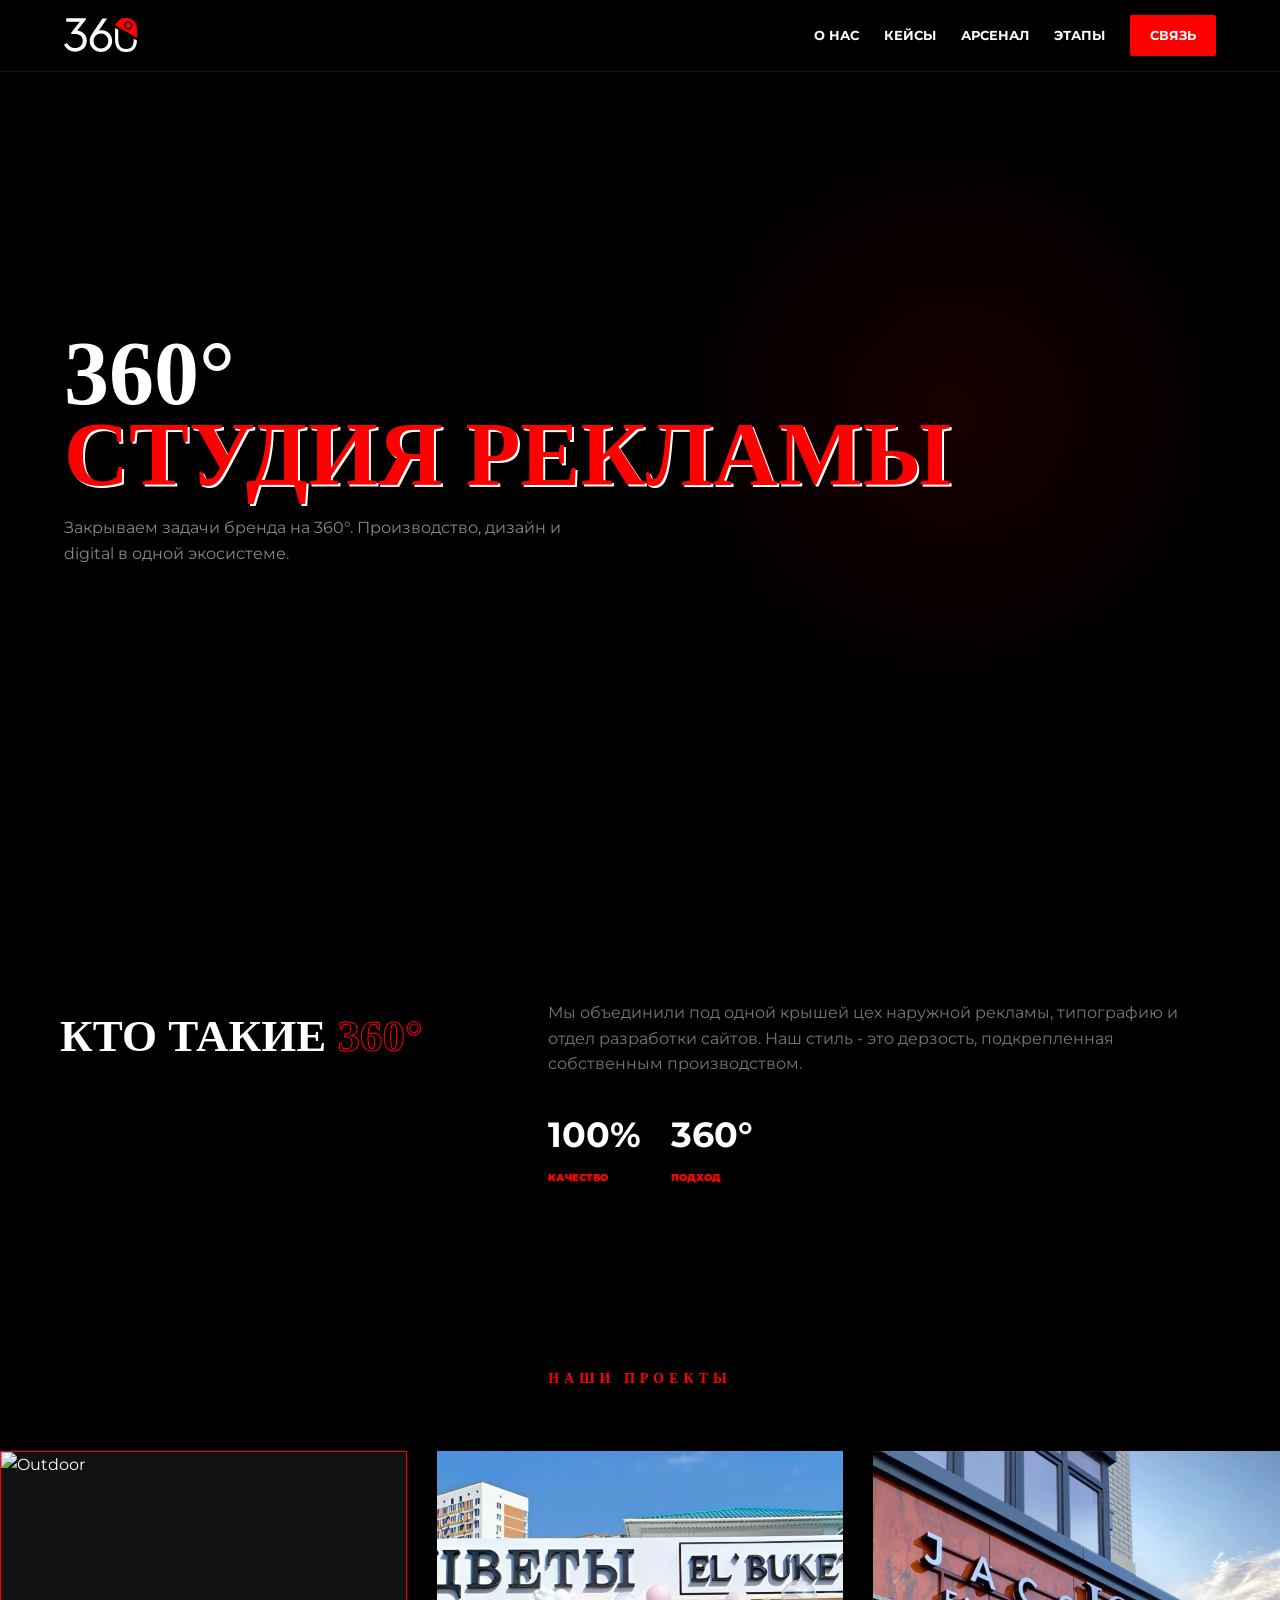
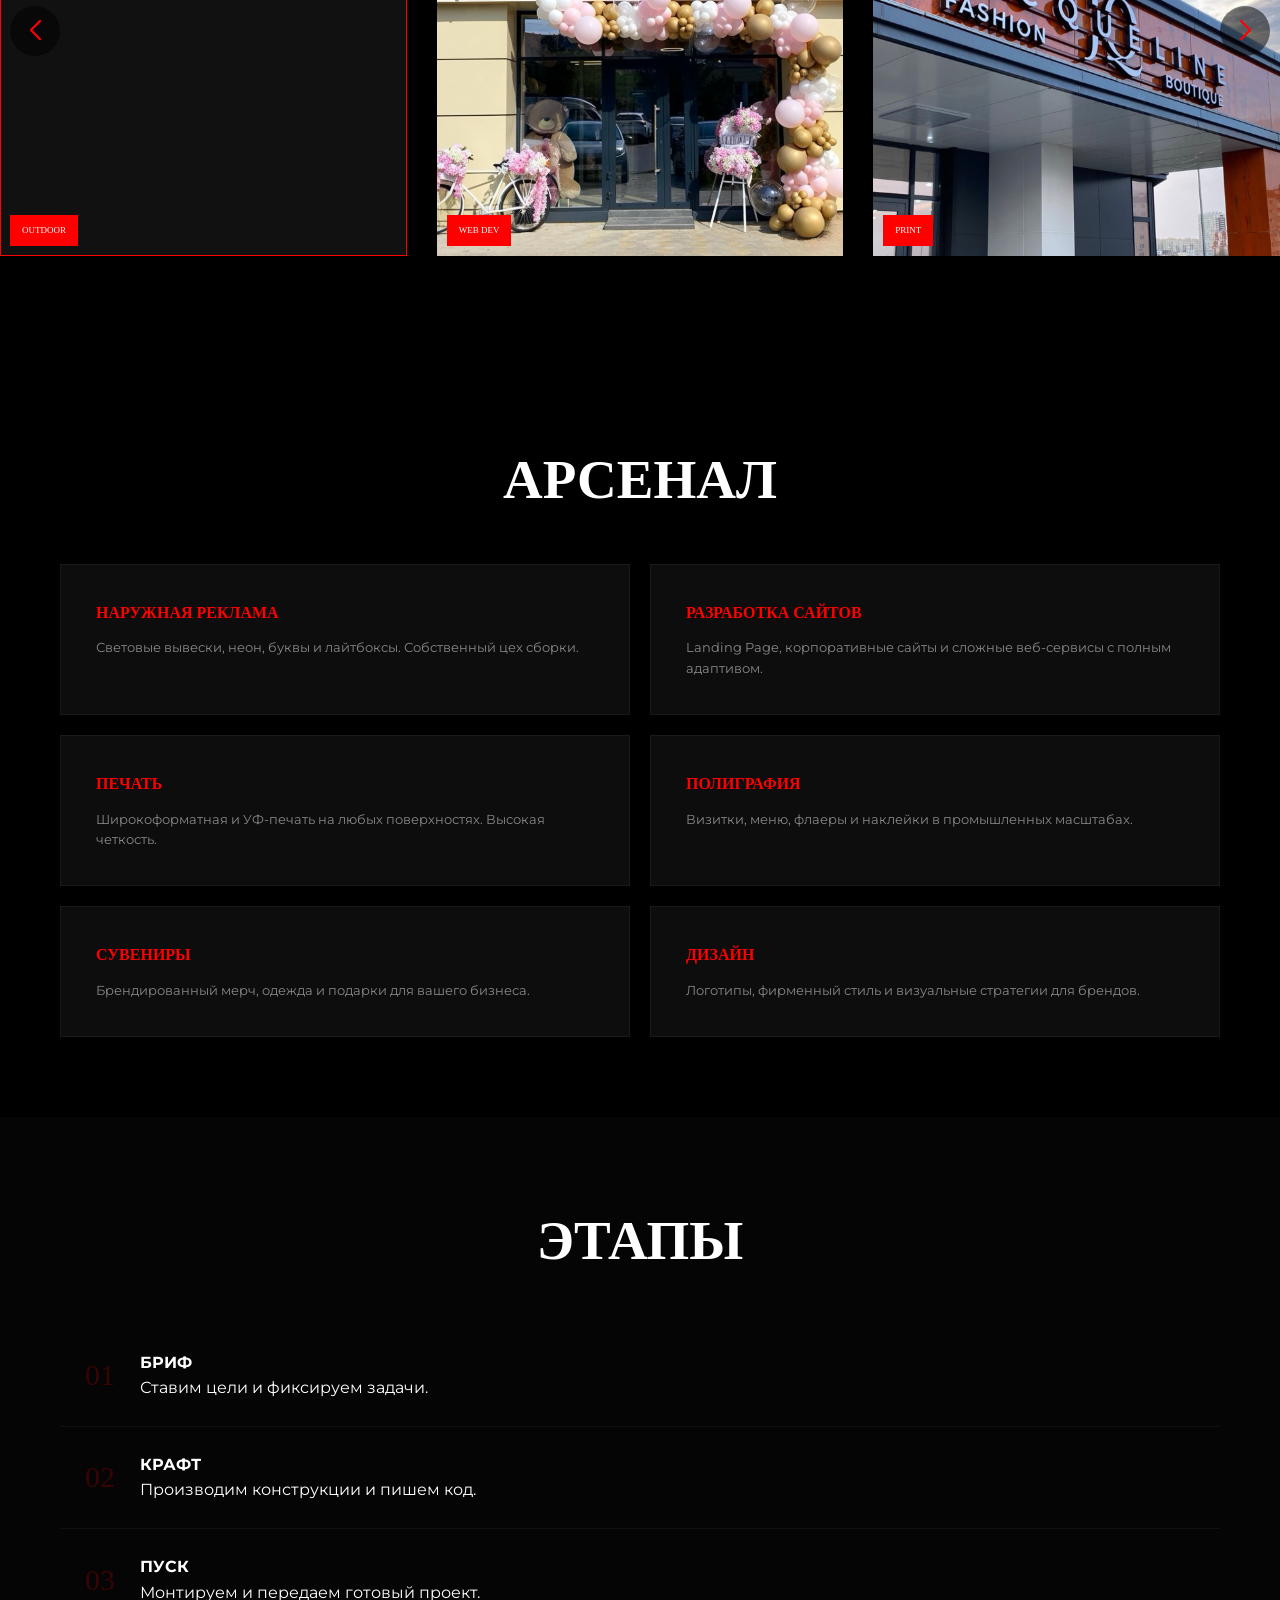
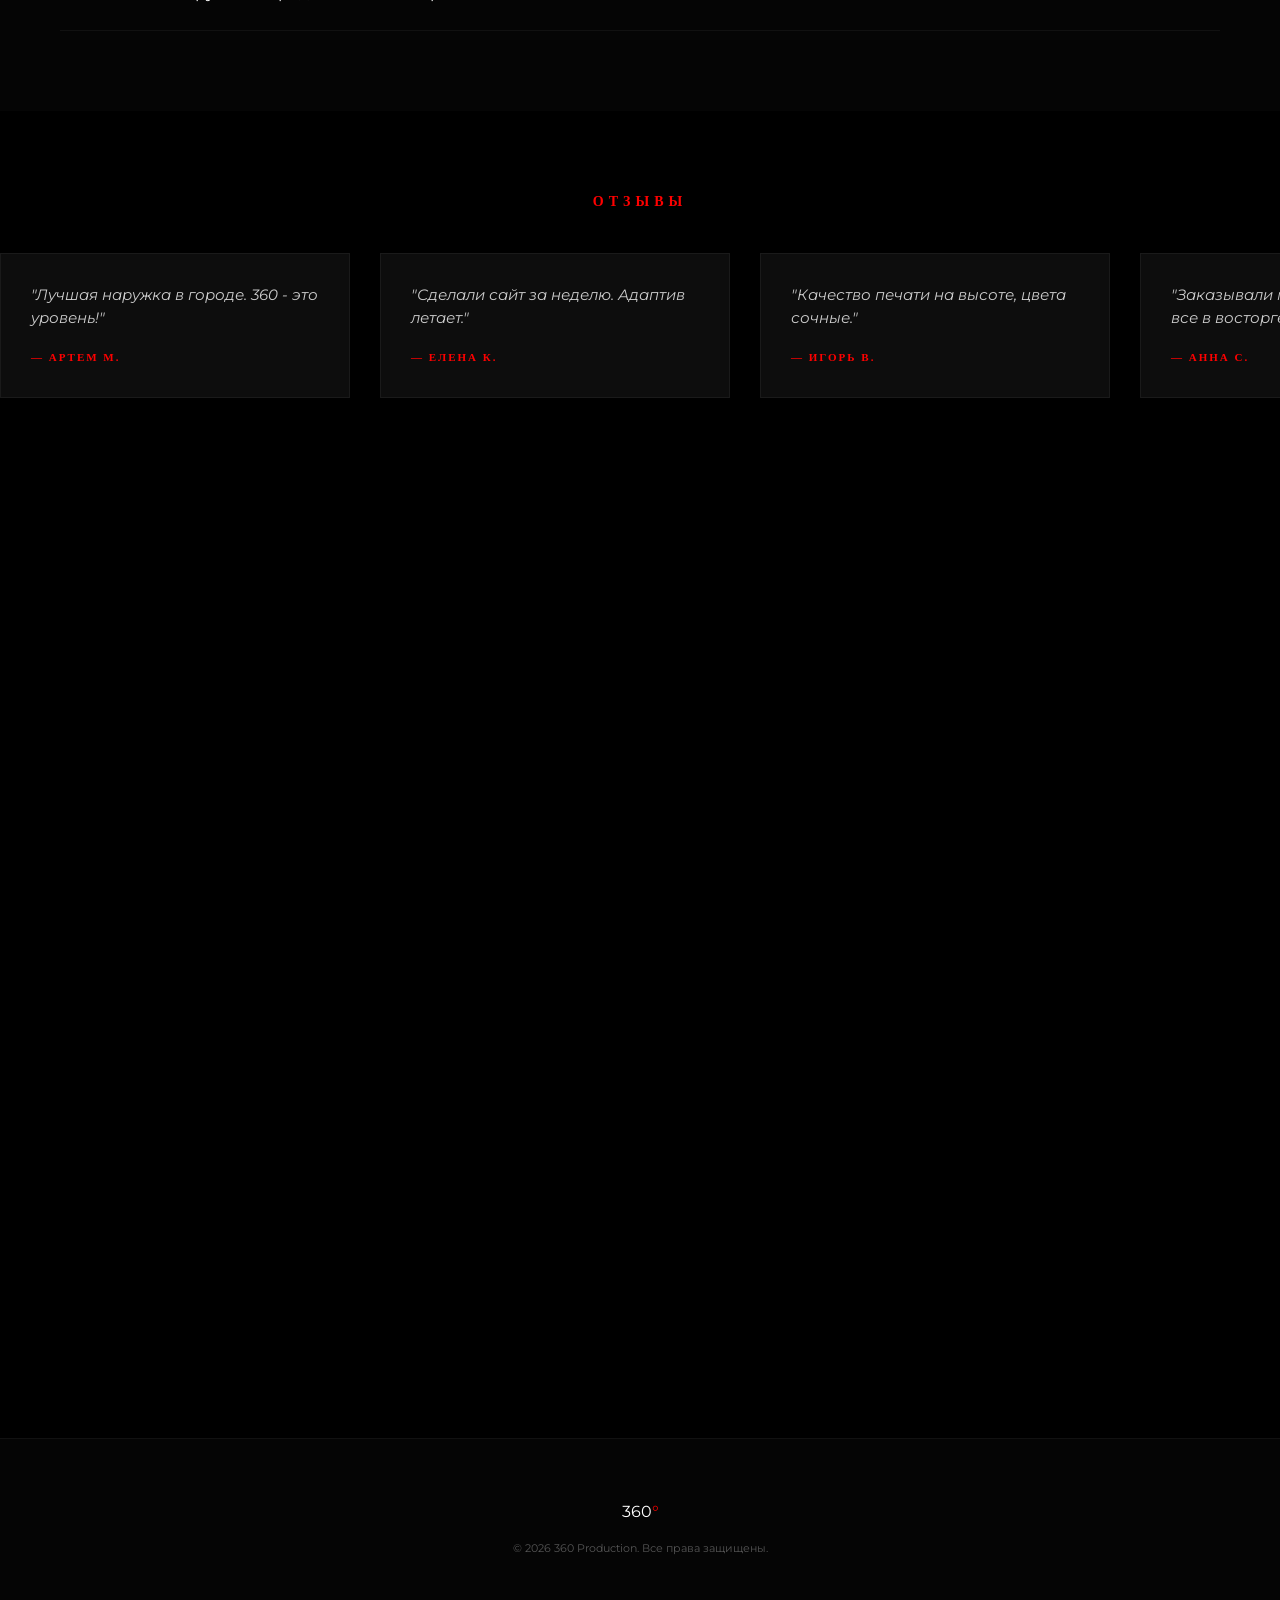
==== index.html @ 3bb70676 "Add files via upload" ====
<!DOCTYPE html>
<html lang="ru">
<head>
    <meta charset="UTF-8">
    <meta name="viewport" content="width=device-width, initial-scale=1.0">
    <title>360 | Production Group</title>
    <link href="https://fonts.googleapis.com/css2?family=Syncopate:wght@700&family=Montserrat:wght@400;700;900&display=swap" rel="stylesheet">
    <link rel="stylesheet" href="https://cdn.jsdelivr.net/npm/swiper@11/swiper-bundle.min.css">
    <link href="https://unpkg.com/aos@2.3.1/dist/aos.css" rel="stylesheet">
    <link rel="stylesheet" href="style.css">
</head>
<body>
<div class="preloader" id="preloader">
    <div class="loader-bg">
        <div class="shutter top"></div>
        <div class="shutter bottom"></div>
    </div>
    <div class="loader-core">
        <div class="scan-ring"></div>
        <div class="scan-ring inner"></div>
        <div class="glitch-wrapper">
            <div class="glitch-num" id="load-pct" data-text="0">0</div>
            <div class="glitch-unit">°</div>
        </div>
        <div class="status-text">ЯРКО, ОСТРО, ЭФФЕКТНО</div>
    </div>
</div>

    <header class="navbar">
        <a href="#" class="logo" aria-label="360 Production Group">
            <img src="log.svg" alt="360 Production Group">
        </a>
        <button class="menu-toggle" id="mobile-menu" aria-label="Открыть меню">
            <span></span>
            <span></span>
        </button>
        <nav class="nav-links">
            <a href="#about">О нас</a>
            <a href="#portfolio">Кейсы</a>
            <a href="#services">Арсенал</a>
            <a href="#steps">Этапы</a>
            <a href="#contact" class="btn-red-nav">Связь</a>
        </nav>
    </header>

    <section class="hero">
        <video class="hero-video" autoplay muted loop playsinline preload="metadata">
            <source src="hero.mp4" type="video/mp4">
        </video>
        <div class="hero-overlay" aria-hidden="true"></div>
        <div class="hero-content" data-aos="fade-right">
            <h1>360<span>°</span><br><span class="red-text">СТУДИЯ РЕКЛАМЫ</span></h1>
            <p>Закрываем задачи бренда на 360°. Производство, дизайн и digital в одной экосистеме.</p>
        </div>
    </section>

    <section id="about" class="about">
        <div class="container">
            <div class="about-flex">
                <div class="about-title" data-aos="fade-up">
                    <h2>КТО ТАКИЕ <span class="outline">360<span>°</span></span></h2>
                </div>
                <div class="about-text" data-aos="fade-up">
                    <p>Мы объединили под одной крышей цех наружной рекламы, типографию и отдел разработки сайтов. Наш стиль - это дерзость, подкрепленная собственным производством.</p>
                    <div class="stats">
                        <div class="stat-item"><b>100%</b><span>Качество</span></div>
                        <div class="stat-item"><b>360°</b><span>Подход</span></div>
                    </div>
                </div>
            </div>
        </div>
    </section>

    <section id="portfolio" class="portfolio">
        <div class="container">
            <h2 class="section-label centered">НАШИ ПРОЕКТЫ</h2>
        </div>
        <div class="slider-wrapper">
            <div class="swiper portfolioSwiper">
                <div class="swiper-wrapper">
                    <div class="swiper-slide">
                        <div class="slide-inner">
                            <img src="test1.jpg" alt="Outdoor">
                            <div class="slide-desc">OUTDOOR</div>
                        </div>
                    </div>
                    <div class="swiper-slide">
                        <div class="slide-inner">
                            <img src="test2.jpeg" alt="Web">
                            <div class="slide-desc">WEB DEV</div>
                        </div>
                    </div>
                    <div class="swiper-slide">
                        <div class="slide-inner">
                            <img src="test3.jpeg" alt="Print">
                            <div class="slide-desc">PRINT</div>
                        </div>
                    </div>
                    <div class="swiper-slide">
                        <div class="slide-inner">
                            <img src="test1.JPG" alt="Outdoor">
                            <div class="slide-desc">OUTDOOR</div>
                        </div>
                    </div>
                    <div class="swiper-slide">
                        <div class="slide-inner">
                            <img src="test2.jpeg" alt="Web">
                            <div class="slide-desc">WEB DEV</div>
                        </div>
                    </div>
                    <div class="swiper-slide">
                        <div class="slide-inner">
                            <img src="test3.jpeg" alt="Print">
                            <div class="slide-desc">PRINT</div>
                        </div>
                    </div>
                </div>
            </div>
            <div class="swiper-button-next custom-nav"></div>
            <div class="swiper-button-prev custom-nav"></div>
        </div>
    </section>

    <section id="services" class="services">
        <div class="container">
            <h2 class="title-main" data-aos="fade-down">АРСЕНАЛ</h2>
            <div class="services-grid">
                <div class="s-card" data-aos="fade-up">
                    <h3>НАРУЖНАЯ РЕКЛАМА</h3>
                    <p>Световые вывески, неон, буквы и лайтбоксы. Собственный цех сборки.</p>
                </div>
                <div class="s-card" data-aos="fade-up">
                    <h3>РАЗРАБОТКА САЙТОВ</h3>
                    <p>Landing Page, корпоративные сайты и сложные веб-сервисы с полным адаптивом.</p>
                </div>
                <div class="s-card" data-aos="fade-up">
                    <h3>ПЕЧАТЬ</h3>
                    <p>Широкоформатная и УФ-печать на любых поверхностях. Высокая четкость.</p>
                </div>
                <div class="s-card" data-aos="fade-up">
                    <h3>ПОЛИГРАФИЯ</h3>
                    <p>Визитки, меню, флаеры и наклейки в промышленных масштабах.</p>
                </div>
                <div class="s-card" data-aos="fade-up">
                    <h3>СУВЕНИРЫ</h3>
                    <p>Брендированный мерч, одежда и подарки для вашего бизнеса.</p>
                </div>
                <div class="s-card" data-aos="fade-up">
                    <h3>ДИЗАЙН</h3>
                    <p>Логотипы, фирменный стиль и визуальные стратегии для брендов.</p>
                </div>
            </div>
        </div>
    </section>

    <section id="steps" class="steps">
        <div class="container">
            <h2 class="title-main">ЭТАПЫ</h2>
            <div class="steps-wrapper">
                <div class="step-line" data-aos="fade-right"><span class="step-num">01</span><div class="step-info"><h4>БРИФ</h4><p>Ставим цели и фиксируем задачи.</p></div></div>
                <div class="step-line" data-aos="fade-right" data-aos-delay="200"><span class="step-num">02</span><div class="step-info"><h4>КРАФТ</h4><p>Производим конструкции и пишем код.</p></div></div>
                <div class="step-line" data-aos="fade-right" data-aos-delay="400"><span class="step-num">03</span><div class="step-info"><h4>ПУСК</h4><p>Монтируем и передаем готовый проект.</p></div></div>
            </div>
        </div>
    </section>

    <section id="reviews" class="reviews">
        <div class="container">
            <h2 class="section-label centered">ОТЗЫВЫ</h2>
        </div>
        <div class="reviews-wrapper">
            <div class="reviews-track">
                <div class="review-card"><span>"Лучшая наружка в городе. 360 - это уровень!"</span><strong>— Артем М.</strong></div>
                <div class="review-card"><span>"Сделали сайт за неделю. Адаптив летает."</span><strong>— Елена К.</strong></div>
                <div class="review-card"><span>"Качество печати на высоте, цвета сочные."</span><strong>— Игорь В.</strong></div>
                <div class="review-card"><span>"Заказывали мерч для команды, все в восторге."</span><strong>— Анна С.</strong></div>
                <div class="review-card"><span>"Профессиональный подход к дизайну логотипа."</span><strong>— Олег Д.</strong></div>
                <div class="review-card"><span>"Монтаж вывески прошел чисто и быстро."</span><strong>— Дмитрий Л.</strong></div>
                <div class="review-card"><span>"Типография, которой можно доверять на 100%."</span><strong>— Мария П.</strong></div>
                <div class="review-card"><span>"Техподдержка сайта всегда на связи. Рекомендую."</span><strong>— Павел Г.</strong></div>
                <div class="review-card"><span>"Креатив превзошел все ожидания. Топ!"</span><strong>— Ксения А.</strong></div>
                <div class="review-card"><span>"Закрыли все задачи бренда под ключ. Спасибо!"</span><strong>— Виктор Р.</strong></div>
                <div class="review-card"><span>"Лучшая наружка в городе. 360 - это уровень!"</span><strong>— Артем М.</strong></div>
                <div class="review-card"><span>"Сделали сайт за неделю. Адаптив летает."</span><strong>— Елена К.</strong></div>
                <div class="review-card"><span>"Качество печати на высоте, цвета сочные."</span><strong>— Игорь В.</strong></div>
                <div class="review-card"><span>"Заказывали мерч для команды, все в восторге."</span><strong>— Анна С.</strong></div>
                <div class="review-card"><span>"Профессиональный подход к дизайну логотипа."</span><strong>— Олег Д.</strong></div>
                <div class="review-card"><span>"Монтаж вывески прошел чисто и быстро."</span><strong>— Дмитрий Л.</strong></div>
                <div class="review-card"><span>"Типография, которой можно доверять на 100%."</span><strong>— Мария П.</strong></div>
                <div class="review-card"><span>"Техподдержка сайта всегда на связи. Рекомендую."</span><strong>— Павел Г.</strong></div>
                <div class="review-card"><span>"Креатив превзошел все ожидания. Топ!"</span><strong>— Ксения А.</strong></div>
                <div class="review-card"><span>"Закрыли все задачи бренда под ключ. Спасибо!"</span><strong>— Виктор Р.</strong></div>
            </div>
        </div>
    </section>

    <section id="contact" class="contact">
        <div class="container">
            <div class="form-wrapper" data-aos="zoom-in">
                <div class="contact-header">
                    <h2>ГОТОВЫ К <span>360°?</span></h2>
                    <p>Оставьте контакты, а мы вернемся с идеей, сметой и первым вектором по вашему проекту.</p>
                </div>
                <div class="contact-showcase">
                    <div class="signal-stage" aria-hidden="true">
                        <div class="signal-core">
                            <span class="signal-pulse pulse-1"></span>
                            <span class="signal-pulse pulse-2"></span>
                            <span class="signal-pulse pulse-3"></span>
                            <div class="signal-center">
                                <span>360°</span>
                            </div>
                            <div class="signal-orbit orbit-1">
                                <span class="orbit-node">EMAIL</span>
                            </div>
                            <div class="signal-orbit orbit-2">
                                <span class="orbit-node">MAX</span>
                            </div>
                            <div class="signal-orbit orbit-3">
                                <span class="orbit-node">TELEGRAM</span>
                            </div>
                        </div>
                    </div>
                </div>
                <form class="contact-form">
                    <div class="form-grid">
                        <label class="field-shell">
                            <input type="text" name="name" placeholder=" " required>
                            <span class="field-label">Имя</span>
                            <span class="field-glow"></span>
                        </label>
                        <label class="field-shell">
                            <input type="tel" name="phone" placeholder=" " required>
                            <span class="field-label">Телефон</span>
                            <span class="field-glow"></span>
                        </label>
                        <label class="field-shell">
                            <input type="email" name="email" placeholder=" " required>
                            <span class="field-label">Почта</span>
                            <span class="field-glow"></span>
                        </label>
                        <label class="field-shell">
                            <input type="text" name="telegram" placeholder=" ">
                            <span class="field-label">Telegram </span>
                            <span class="field-glow"></span>
                        </label>
                        <label class="field-shell">
                            <input type="text" name="max" placeholder=" ">
                            <span class="field-label">MAX </span>
                            <span class="field-glow"></span>
                        </label>
                        <label class="field-shell field-shell-wide">
                            <input type="text" name="project" placeholder=" ">
                            <span class="field-label">Что нужно сделать?</span>
                            <span class="field-glow"></span>
                        </label>
                    </div>
                    <label class="consent-check">
                        <input type="checkbox" name="consent" required>
                        <span class="consent-box"></span>
                        <span class="consent-text">Согласен на обработку данных и ответ в удобном канале связи</span>
                    </label>
                    <button type="submit" class="btn-submit">ОТПРАВИТЬ</button>
                </form>
            </div>
        </div>
    </section>

    <footer class="footer">
        <div class="footer-container">
            <div class="logo">360<span>°</span></div>
            <p>© 2026 360 Production. Все права защищены.</p>
        </div>
    </footer>

    <script src="https://cdn.jsdelivr.net/npm/swiper@11/swiper-bundle.min.js"></script>
    <script src="https://unpkg.com/aos@2.3.1/dist/aos.js"></script>
    <script>
        document.addEventListener('DOMContentLoaded', function() {
            AOS.init({ duration: 800, once: true });

            new Swiper('.portfolioSwiper', {
                loop: true,
                centeredSlides: false,
                watchOverflow: true,
                slidesPerView: 1,
                spaceBetween: 16,
                navigation: {
                    nextEl: '.swiper-button-next',
                    prevEl: '.swiper-button-prev'
                },
                breakpoints: {
                    640: { slidesPerView: 2, spaceBetween: 20 },
                    1024: { slidesPerView: 3, spaceBetween: 30 }
                }
            });

            const menuBtn = document.getElementById('mobile-menu');
            const nav = document.querySelector('.nav-links');

            menuBtn.addEventListener('click', () => {
                nav.classList.toggle('active');
                menuBtn.classList.toggle('open');
            });

            document.querySelectorAll('.nav-links a').forEach(link => {
                link.addEventListener('click', () => {
                    nav.classList.remove('active');
                    menuBtn.classList.remove('open');
                });
            });
        });
    </script>
    <script>
        document.addEventListener('DOMContentLoaded', function() {
            const pctDisplay = document.getElementById('load-pct');
            const preloader = document.getElementById('preloader');

            if (!pctDisplay || !preloader) return;

            const target = 360;
            const duration = 700;
            const stepTime = 16;
            const increment = target / (duration / stepTime);
            let count = 0;
            let isFinished = false;

            const finishPreloader = () => {
                if (isFinished) return;
                isFinished = true;
                clearInterval(counter);
                preloader.classList.add('loaded');
                document.body.style.overflow = 'visible';
            };

            const counter = setInterval(() => {
                count += increment;
                let current = Math.floor(count);

                if (current >= target) {
                    current = target;
                    pctDisplay.innerText = current;
                    pctDisplay.setAttribute('data-text', current);
                    setTimeout(finishPreloader, 120);
                    return;
                }

                pctDisplay.innerText = current;
                pctDisplay.setAttribute('data-text', current);
            }, stepTime);

            setTimeout(finishPreloader, 1200);
        });
    </script>
</body>
</html>
---- style.css ----
/* PROJECT: 360 Production Group 
    STYLE: Aggressive Industrial (Black, Red, White)
*/

:root { 
    --black: #000; 
    --red: #ff0000; 
    --white: #fff; 
    --gray: #0d0d0d; 
}

* { 
    margin: 0; 
    padding: 0; 
    box-sizing: border-box; 
}

body { 
    background: var(--black); 
    color: var(--white); 
    font-family: 'Montserrat', sans-serif; 
    overflow-x: hidden; 
    line-height: 1.6;
}

/* ==========================================================================
   ULTIMATE 360 SYSTEM PRELOADER (STRICT CENTER GLITCH)
   ========================================================================== */

.preloader {
    position: fixed;
    inset: 0;
    z-index: 10000;
    display: flex;
    justify-content: center;
    align-items: center;
    background: transparent;
    overflow: hidden;
    transition: opacity 0.4s ease, visibility 0.4s ease;
}

.preloader.loaded {
    opacity: 0;
    visibility: hidden;
    pointer-events: none;
}

/* Фоновые шторки (разрезаются при загрузке) */
.loader-bg {
    position: absolute;
    inset: 0;
    display: flex;
    flex-direction: column;
}

.shutter {
    flex: 1;
    background: #000;
    transition: transform 1.2s cubic-bezier(0.87, 0, 0.13, 1);
}

.preloader.loaded .shutter.top { transform: translateY(-100%); }
.preloader.loaded .shutter.bottom { transform: translateY(100%); }

/* Ядро загрузчика */
.loader-core {
    position: relative;
    z-index: 1;
    display: flex;
    flex-direction: column;
    justify-content: center;
    align-items: center;
    text-align: center;
    transition: opacity 0.5s ease;
}

.preloader.loaded .loader-core { 
    opacity: 0; 
    pointer-events: none; 
}

/* Кольца сканирования */
.scan-ring {
    position: absolute;
    top: 50%;
    left: 50%;
    transform: translate(-50%, -50%);
    width: 240px;
    height: 240px;
    border: 1px solid rgba(255, 0, 0, 0.1);
    border-top: 3px solid var(--red);
    border-radius: 50%;
    animation: spin 1.5s cubic-bezier(0.4, 0, 0.2, 1) infinite;
}

.scan-ring.inner {
    width: 200px;
    height: 200px;
    border: 1px dashed rgba(255, 255, 255, 0.1);
    border-bottom: 2px solid #fff;
    animation: spin 1s linear infinite reverse;
}

/* Глитч-цифры (Центровка 50/50) */
.glitch-wrapper {
    display: flex;
    justify-content: center;
    align-items: center;
    font-family: 'Syncopate', sans-serif;
    line-height: 1; /* Убираем лишние отступы шрифта */
}

.glitch-num {
    font-size: 80px;
    font-weight: 900;
    position: relative;
    color: #fff;
    text-shadow: 2px 0 var(--red);
    padding: 0 10px;
}

/* Псевдоэлементы для эффекта разреза */
.glitch-num::before, 
.glitch-num::after {
    content: attr(data-text);
    position: absolute;
    top: 0; 
    left: 0; 
    width: 100%; 
    height: 100%;
    background: #000; /* Маскирует основную цифру */
}

/* ВЕРХНЯЯ ПОЛОВИНА: режем снизу до 50% */
.glitch-num::before {
    left: 2px;
    text-shadow: -2px 0 #00fff2;
    clip-path: inset(0 0 50% 0);
    animation: glitch-anim-top 1.5s infinite linear alternate-reverse;
}

/* НИЖНЯЯ ПОЛОВИНА: режем сверху до 50% */
.glitch-num::after {
    left: -2px;
    text-shadow: -2px 0 var(--red);
    clip-path: inset(50% 0 0 0);
    animation: glitch-anim-bottom 1.5s infinite linear alternate-reverse;
}

.glitch-unit {
    font-size: 40px;
    color: var(--red);
    margin-left: 5px;
    font-weight: 900;
}

.status-text {
    margin-top: 50px;
    font-size: 20px;
    letter-spacing: 5px;
    color: var(--red);
    font-family: 'Syncopate';
    animation: pulse 1s infinite;
}

/* Анимации */
@keyframes glitch-anim-top {
    0%, 100% { transform: translate(0, 0); }
    33% { transform: translate(-3px, 0); }
    66% { transform: translate(3px, 0); }
}

@keyframes glitch-anim-bottom {
    0%, 100% { transform: translate(0, 0); }
    33% { transform: translate(3px, 0); }
    66% { transform: translate(-3px, 0); }
}

@keyframes spin {
    0% { transform: translate(-50%, -50%) rotate(0deg); }
    100% { transform: translate(-50%, -50%) rotate(360deg); }
}

@keyframes pulse {
    0%, 100% { opacity: 1; }
    50% { opacity: 0.3; }
}

/* Адаптив для прелоадера */
@media (max-width: 600px) {
    .glitch-num { font-size: 60px; }
    .glitch-unit { font-size: 30px; }
    .scan-ring { width: 180px; height: 180px; }
    .scan-ring.inner { width: 150px; height: 150px; }
}

.container { 
    max-width: 1200px; 
    margin: 0 auto; 
    padding: 0 20px; 
}

/* --- НАВИГАЦИЯ --- */
.navbar {
    display: flex; 
    justify-content: space-between; 
    align-items: center;
    padding: 15px 5%; 
    position: fixed; 
    width: 100%; 
    top: 0; 
    z-index: 1000;
    background: rgba(0,0,0,0.95); 
    border-bottom: 1px solid #111;
}

.logo { 
    display: inline-flex;
    align-items: center;
    text-decoration: none;
}

.logo img {
    display: block;
    height: 34px;
    width: auto;
}

.logo span { color: var(--red); }

.nav-links { 
    display: flex; 
    align-items: center; 
    gap: 25px; 
}

.nav-links a { 
    color: #fff; 
    text-decoration: none; 
    font-weight: 700; 
    font-size: 13px; 
    text-transform: uppercase; 
    transition: 0.3s; 
}

.nav-links a:hover { color: var(--red); }

.btn-red-nav { 
    background: var(--red); 
    padding: 10px 20px; 
    border-radius: 2px;
}

/* Мобильный переключатель */
.menu-toggle { 
    display: none; 
    background: none; 
    border: none; 
    cursor: pointer; 
    position: relative; 
    width: 30px; 
    height: 20px; 
    z-index: 1001; 
}

.menu-toggle span { 
    display: block; 
    position: absolute; 
    height: 3px; 
    width: 100%; 
    background: white; 
    transition: .3s ease-in-out; 
}

.menu-toggle span:first-child { top: 0; }
.menu-toggle span:last-child { bottom: 0; }
.menu-toggle.open span:first-child { transform: rotate(45deg); top: 9px; }
.menu-toggle.open span:last-child { transform: rotate(-45deg); bottom: 8px; }

/* --- HERO SECTION --- */
.hero {
    position: relative;
    height: 100vh; 
    display: flex; 
    align-items: center; 
    padding: 0 5%;
    overflow: hidden;
    background: #000;
}

.hero-video {
    position: absolute;
    inset: 0;
    width: 100%;
    height: 100%;
    object-fit: cover;
    object-position: center;
}

.hero-overlay {
    position: absolute;
    inset: 0;
    background:
        linear-gradient(90deg, rgba(0, 0, 0, 0.94) 0%, rgba(0, 0, 0, 0.78) 28%, rgba(0, 0, 0, 0.3) 58%, rgba(0, 0, 0, 0.1) 100%),
        radial-gradient(circle at 74% 46%, rgba(255, 0, 0, 0.12), transparent 28%);
}

.hero-content {
    position: relative;
    z-index: 1;
}

.hero h1 { 
    font-family: 'Syncopate'; 
    font-size: clamp(38px, 9vw, 90px); 
    line-height: 0.9; 
}

.red-text { 
    color: var(--red); 
    text-shadow: 2px 2px 0 #fff; 
}

.hero p { 
    max-width: 500px; 
    margin-top: 20px; 
    font-size: 16px; 
    color: #888; 
}

/* --- О НАС --- */
.about { padding: 100px 0; }
.about-flex { 
    display: flex; 
    flex-wrap: wrap; 
    gap: 40px; 
}

.about-title { flex: 1; min-width: 280px; }
.about-title h2 { font-family: 'Syncopate'; font-size: clamp(28px, 5vw, 45px); }
.outline { color: transparent; -webkit-text-stroke: 1px var(--red); }

.about-text { 
    flex: 1.5; 
    font-size: 16px; 
    color: #777; 
}

.stats { 
    display: flex; 
    gap: 30px; 
    margin-top: 30px; 
}

.stat-item b { 
    font-size: 35px; 
    color: #fff; 
    display: block; 
}

.stat-item span { 
    color: var(--red); 
    font-weight: 900; 
    font-size: 10px; 
    text-transform: uppercase; 
}

/* --- СЛАЙДЕР ПОРТФОЛИО --- */
.portfolio { padding: 80px 0; position: relative; }

.section-label.centered { 
    text-align: center; 
    display: block; 
    width: 100%; 
    margin-bottom: 40px; 
    font-family: 'Syncopate'; 
    color: var(--red); 
    letter-spacing: 5px;
    font-size: 14px;
}

.slider-wrapper { position: relative; width: 100%; }

.portfolioSwiper { width: 100%; padding: 20px 0; overflow: hidden; }

.portfolioSwiper .swiper-wrapper {
    display: flex;
    flex-wrap: nowrap;
    align-items: stretch;
}

.portfolioSwiper .swiper-slide {
    flex-shrink: 0;
    height: auto;
}

.slide-inner { 
    position: relative; 
    background: #111; 
    overflow: hidden; 
    height: 100%;
}

.portfolioSwiper img { 
    width: 100%; 
    height: clamp(300px, 45vh, 500px); 
    object-fit: cover; 
    transition: 0.5s; 
    display: block; 
}

.swiper-slide-active img { 
    border: 1px solid var(--red); 
}

.slide-desc { 
    font-family: 'Syncopate'; 
    background: var(--red); 
    padding: 8px 12px; 
    font-size: 9px; 
    position: absolute; 
    bottom: 10px; 
    left: 10px; 
    z-index: 5; 
}

/* Стрелки навигации */
.custom-nav { 
    color: var(--red) !important; 
    width: 50px !important; 
    height: 50px !important; 
    background: rgba(0,0,0,0.5); 
    border-radius: 50%; 
    top: 50% !important; 
    transform: translateY(-50%); 
    z-index: 20; 
}

.custom-nav::after { 
    font-size: 20px !important; 
    font-weight: bold; 
}

.swiper-button-next { right: 10px !important; }
.swiper-button-prev { left: 10px !important; }

/* --- АРСЕНАЛ (СЕТКА 2х3) --- */
.services { padding: 80px 0; }

.title-main { 
    font-family: 'Syncopate'; 
    font-size: clamp(30px, 7vw, 55px); 
    text-align: center; 
    margin-bottom: 40px; 
}

.services-grid { 
    display: grid; 
    grid-template-columns: repeat(2, 1fr); 
    gap: 20px; 
}

.s-card { 
    background: var(--gray); 
    padding: 35px; 
    border: 1px solid #1a1a1a; 
    transition: 0.3s; 
    height: 100%; 
}

.s-card h3 { 
    font-family: 'Syncopate'; 
    color: var(--red); 
    margin-bottom: 12px; 
    font-size: 16px; 
}

.s-card p { 
    color: #888; 
    font-size: 13px; 
}

.s-card:hover { 
    border-color: var(--red); 
    transform: translateY(-5px); 
}

/* --- ЭТАПЫ --- */
.steps { padding: 80px 0; background: #050505; }

.step-line { 
    display: flex; 
    align-items: center; 
    gap: 25px; 
    padding: 25px; 
    border-bottom: 1px solid #111; 
}

.step-num { 
    font-family: 'Syncopate'; 
    font-size: 30px; 
    color: var(--red); 
    opacity: 0.2; 
}

/* --- SECTION REVIEWS (БЕГУЩАЯ СТРОКА) --- */
.reviews {
    padding: 80px 0;
    background: #000;
    overflow: hidden; /* Скрываем лишнее */
}

.reviews-wrapper {
    display: flex;
    width: 100%;
    position: relative;
    margin-top: 40px;
}

.reviews-track {
    display: flex;
    gap: 30px;
    animation: marquee 40s linear infinite; /* Движение */
}

/* Остановка при наведении, чтобы можно было прочитать */
.reviews-wrapper:hover .reviews-track {
    animation-play-state: paused;
}

.review-card {
    min-width: 350px;
    background: #0d0d0d;
    border: 1px solid #1a1a1a;
    padding: 30px;
    display: flex;
    flex-direction: column;
    justify-content: space-between;
    transition: 0.3s;
}

.review-card:hover {
    border-color: var(--red);
    background: #111;
}

.review-card span {
    font-size: 15px;
    color: #ccc;
    font-style: italic;
    margin-bottom: 20px;
    line-height: 1.5;
}

.review-card strong {
    font-family: 'Syncopate';
    font-size: 11px;
    color: var(--red);
    text-transform: uppercase;
    letter-spacing: 2px;
}

/* Анимация бесконечного сдвига */
@keyframes marquee {
    0% { transform: translateX(0); }
    100% { transform: translateX(calc(-380px * 10)); } /* Ширина карты + gap * кол-во оригинальных отзывов */
}

/* Адаптив для мобилок */
@media (max-width: 768px) {
    .review-card {
        min-width: 280px;
        padding: 20px;
    }
    @keyframes marquee {
        0% { transform: translateX(0); }
        100% { transform: translateX(calc(-310px * 10)); }
    }
}

/* --- ФОРМА --- */
.contact {
    padding: 100px 0;
}

.form-wrapper {
    position: relative;
    display: grid;
    grid-template-columns: minmax(280px, 1.05fr) minmax(320px, 1fr);
    grid-template-areas:
        "header header"
        "visual form";
    gap: 48px;
    align-items: center;
    overflow: hidden;
    background:
        radial-gradient(circle at top left, rgba(255, 0, 0, 0.18), transparent 32%),
        radial-gradient(circle at bottom right, rgba(255, 255, 255, 0.1), transparent 28%),
        linear-gradient(135deg, #f4f1ec 0%, #ffffff 52%, #e7e1d8 100%);
    color: #000;
    padding: 56px;
    clip-path: polygon(3% 0, 100% 0, 97% 100%, 0 100%);
    box-shadow: 0 30px 80px rgba(0, 0, 0, 0.35);
}

.contact-header {
    grid-area: header;
    max-width: 720px;
    position: relative;
    z-index: 1;
}

.contact-header h2 {
    font-size: clamp(36px, 6vw, 72px);
    line-height: 0.92;
    margin-bottom: 18px;
}

.contact-header h2 span {
    color: var(--red);
}

.contact-header p:last-child {
    max-width: 48ch;
    color: #333;
    font-size: 17px;
}

.contact-showcase {
    grid-area: visual;
    position: relative;
    min-height: 460px;
    display: grid;
    align-items: center;
}

.signal-stage {
    position: absolute;
    inset: 0;
    display: grid;
    place-items: center;
    pointer-events: none;
}

.signal-core {
    position: relative;
    width: min(36vw, 360px);
    aspect-ratio: 1;
}

.signal-center {
    position: absolute;
    inset: 50%;
    width: 118px;
    height: 118px;
    margin: -59px;
    display: grid;
    place-items: center;
    border-radius: 50%;
    background: linear-gradient(145deg, #090909, #2b2b2b);
    color: var(--white);
    font-family: 'Syncopate', sans-serif;
    font-size: 22px;
    letter-spacing: 2px;
    box-shadow:
        0 0 0 10px rgba(255, 255, 255, 0.55),
        0 0 0 24px rgba(255, 0, 0, 0.08),
        0 18px 45px rgba(0, 0, 0, 0.3);
    animation: core-breath 3.8s ease-in-out infinite;
}

.signal-pulse {
    position: absolute;
    inset: 50%;
    border: 1px solid rgba(255, 0, 0, 0.22);
    border-radius: 50%;
    transform: translate(-50%, -50%) scale(0.7);
    animation: pulse-ring 4.5s linear infinite;
}

.pulse-1 {
    width: 150px;
    height: 150px;
}

.pulse-2 {
    width: 230px;
    height: 230px;
    animation-delay: 1.1s;
}

.pulse-3 {
    width: 310px;
    height: 310px;
    animation-delay: 2.2s;
}

.signal-orbit {
    position: absolute;
    inset: 0;
    border-radius: 50%;
    border: 1px dashed rgba(0, 0, 0, 0.14);
}

.orbit-1 {
    animation: orbit-spin 12s linear infinite;
}

.orbit-2 {
    inset: 28px;
    animation: orbit-spin-reverse 9s linear infinite;
}

.orbit-3 {
    inset: 56px;
    animation: orbit-spin 7s linear infinite;
}

.orbit-node {
    position: absolute;
    top: -12px;
    left: 50%;
    transform: translateX(-50%);
    padding: 10px 16px;
    border: 1px solid rgba(255, 255, 255, 0.4);
    border-radius: 999px;
    background: rgba(0, 0, 0, 0.84);
    color: var(--white);
    font-family: 'Syncopate', sans-serif;
    font-size: 10px;
    letter-spacing: 2px;
    box-shadow: 0 10px 28px rgba(0, 0, 0, 0.18);
}

.contact-kicker {
    margin-bottom: 14px;
    color: var(--red);
    font-family: 'Syncopate', sans-serif;
    font-size: 11px;
    letter-spacing: 3px;
}

.contact-form {
    grid-area: form;
    position: relative;
    z-index: 1;
}

.form-grid {
    display: grid;
    grid-template-columns: repeat(2, minmax(0, 1fr));
    gap: 18px;
}

.field-shell {
    position: relative;
    display: block;
    padding-top: 10px;
}

.field-shell-wide {
    grid-column: 1 / -1;
}

.contact-form input {
    width: 100%;
    margin: 0;
    padding: 24px 0 14px;
    border: none;
    border-bottom: 2px solid rgba(0, 0, 0, 0.8);
    font-family: inherit;
    font-weight: 700;
    font-size: 14px;
    outline: none;
    background: transparent;
    transition: border-color 0.25s ease, transform 0.25s ease, color 0.25s ease;
}

.contact-form input::placeholder {
    color: transparent;
}

.contact-form input:focus {
    border-bottom-color: var(--red);
    transform: translateY(-2px);
}

.field-label {
    position: absolute;
    left: 0;
    top: 26px;
    color: #666;
    font-weight: 700;
    font-size: 14px;
    pointer-events: none;
    transform-origin: left center;
    transition: transform 0.25s ease, color 0.25s ease, top 0.25s ease, letter-spacing 0.25s ease;
}

.field-glow {
    position: absolute;
    left: 0;
    bottom: 0;
    width: 100%;
    height: 2px;
    background: linear-gradient(90deg, rgba(255, 0, 0, 0), rgba(255, 0, 0, 1), rgba(255, 0, 0, 0));
    transform: scaleX(0.1);
    transform-origin: center;
    opacity: 0;
    transition: transform 0.3s ease, opacity 0.3s ease;
}

.field-shell:hover .field-label {
    color: #222;
}

.field-shell input:focus + .field-label,
.field-shell input:not(:placeholder-shown) + .field-label {
    top: 6px;
    color: var(--red);
    transform: scale(0.82);
    letter-spacing: 0.06em;
}

.field-shell input:focus ~ .field-glow,
.field-shell input:not(:placeholder-shown) ~ .field-glow {
    transform: scaleX(1);
    opacity: 1;
}

.consent-check {
    display: flex;
    align-items: flex-start;
    gap: 14px;
    margin-top: 22px;
    cursor: pointer;
    user-select: none;
}

.consent-check input {
    position: absolute;
    opacity: 0;
    pointer-events: none;
}

.consent-box {
    position: relative;
    width: 22px;
    height: 22px;
    flex: 0 0 22px;
    margin-top: 2px;
    border: 1.5px solid rgba(0, 0, 0, 0.65);
    border-radius: 7px;
    background: rgba(255, 255, 255, 0.45);
    transition: transform 0.2s ease, background 0.25s ease, border-color 0.25s ease, box-shadow 0.25s ease;
}

.consent-box::after {
    content: "";
    position: absolute;
    left: 7px;
    top: 3px;
    width: 5px;
    height: 10px;
    border-right: 2px solid #fff;
    border-bottom: 2px solid #fff;
    transform: rotate(45deg) scale(0.2);
    opacity: 0;
    transition: transform 0.2s ease, opacity 0.2s ease;
}

.consent-text {
    color: #333;
    font-size: 13px;
    line-height: 1.45;
    max-width: 42ch;
}

.consent-check:hover .consent-box {
    transform: translateY(-1px);
    border-color: var(--red);
}

.consent-check input:checked + .consent-box {
    background: linear-gradient(135deg, #111 0%, #ff0000 100%);
    border-color: transparent;
    box-shadow: 0 10px 24px rgba(255, 0, 0, 0.22);
}

.consent-check input:checked + .consent-box::after {
    transform: rotate(45deg) scale(1);
    opacity: 1;
}

.btn-submit {
    background: linear-gradient(135deg, #111 0%, #ff0000 100%);
    color: #fff;
    border: none;
    padding: 16px 42px;
    font-family: 'Syncopate';
    cursor: pointer;
    margin-top: 28px;
    transition: transform 0.25s ease, box-shadow 0.25s ease, filter 0.25s ease;
}

.btn-submit:hover {
    transform: translateY(-3px);
    box-shadow: 0 18px 32px rgba(255, 0, 0, 0.24);
    filter: saturate(1.08);
}

@keyframes pulse-ring {
    0% {
        opacity: 0.1;
        transform: translate(-50%, -50%) scale(0.72);
    }
    40% {
        opacity: 0.35;
    }
    100% {
        opacity: 0;
        transform: translate(-50%, -50%) scale(1.08);
    }
}

@keyframes orbit-spin {
    from { transform: rotate(0deg); }
    to { transform: rotate(360deg); }
}

@keyframes orbit-spin-reverse {
    from { transform: rotate(360deg); }
    to { transform: rotate(0deg); }
}

@keyframes core-breath {
    0%, 100% { transform: scale(1); }
    50% { transform: scale(1.08); }
}

/* --- ФУТЕР (СТРОГО ПО ЦЕНТРУ) --- */
.footer { 
    padding: 60px 0; 
    background: #050505; 
    border-top: 1px solid #111; 
}

.footer-container { 
    display: flex; 
    flex-direction: column; 
    align-items: center; 
    justify-content: center; 
    text-align: center; 
    gap: 15px; 
}

.footer p { 
    color: #555; 
    font-size: 11px; 
    margin: 0; 
}

/* --- ГЛОБАЛЬНЫЙ АДАПТИВ (1000px и ниже) --- */
@media (max-width: 1000px) {
    .title-main, 
    .about-title h2, 
    .section-label {
        text-align: center !important;
    }

    .hero {
        justify-content: center;
        text-align: center;
    }

    .hero-content {
        display: flex;
        flex-direction: column;
        align-items: center;
    }

    .hero-overlay {
        background:
            linear-gradient(0deg, rgba(0, 0, 0, 0.82) 18%, rgba(0, 0, 0, 0.48) 100%),
            radial-gradient(circle at 50% 72%, rgba(255, 0, 0, 0.1), transparent 34%);
    }

    .hero p { margin-left: auto; margin-right: auto; }

    .about-flex {
        flex-direction: column;
        text-align: center;
    }

    .stats { justify-content: center; }

    .step-line {
        flex-direction: column;
        text-align: center;
    }

    .s-card { text-align: center; }

    .form-wrapper {
        grid-template-columns: 1fr;
        grid-template-areas:
            "header"
            "form"
            "visual";
        gap: 28px;
    }

    .contact-showcase {
        min-height: 280px;
        justify-items: center;
    }
}

/* --- МОБИЛЬНЫЙ АДАПТИВ (850px и ниже) --- */
@media (max-width: 850px) {
    .menu-toggle { display: block; }

    .nav-links {
        position: fixed; 
        top: 0; 
        right: -100%; 
        width: 100%; 
        height: 100vh;
        background: rgba(0,0,0,0.98); 
        flex-direction: column; 
        justify-content: center;
        transition: 0.4s ease-in-out; 
        z-index: 1000;
    }

    .nav-links.active { right: 0; }
    .nav-links a { font-size: 20px; margin: 15px 0; }

    .services-grid { grid-template-columns: 1fr; }
    
    .form-wrapper { 
        clip-path: none;
        border-radius: 15px;
        padding: 28px 18px 24px;
        gap: 22px;
    }

    .contact-header h2 {
        font-size: clamp(28px, 10vw, 46px);
        margin-bottom: 14px;
    }

    .contact-header p:last-child {
        font-size: 15px;
        max-width: 30ch;
    }

    .signal-core {
        width: min(62vw, 220px);
    }

    .contact-showcase {
        min-height: 180px;
        opacity: 0.82;
    }

    .signal-center {
        width: 84px;
        height: 84px;
        margin: -42px;
        font-size: 18px;
        box-shadow:
            0 0 0 8px rgba(255, 255, 255, 0.55),
            0 0 0 18px rgba(255, 0, 0, 0.08),
            0 14px 28px rgba(0, 0, 0, 0.22);
    }

    .pulse-1 { width: 110px; height: 110px; }
    .pulse-2 { width: 155px; height: 155px; }
    .pulse-3 { width: 200px; height: 200px; }

    .orbit-2 { inset: 18px; }
    .orbit-3 { inset: 36px; }

    .orbit-node {
        padding: 7px 10px;
        font-size: 8px;
        letter-spacing: 1.5px;
    }

    .form-grid {
        grid-template-columns: 1fr;
        gap: 14px;
    }

    .contact-form input {
        padding: 14px 0 12px;
        font-size: 15px;
    }

    .field-label {
        top: 18px;
        font-size: 15px;
    }

    .field-shell input:focus + .field-label,
    .field-shell input:not(:placeholder-shown) + .field-label {
        top: 0;
    }

    .consent-check {
        gap: 12px;
        margin-top: 18px;
    }

    .consent-text {
        font-size: 12px;
    }

    .btn-submit {
        width: 100%;
        padding: 15px 20px;
        margin-top: 20px;
    }

    .custom-nav { 
        width: 40px !important; 
        height: 40px !important; 
    }
}

@media (max-width: 480px) {
    .hero h1 { font-size: 42px; }
    .stats { flex-direction: column; gap: 20px; }

    .form-wrapper {
        padding: 22px 14px 20px;
    }

    .contact-header h2 {
        font-size: 24px;
    }

    .contact-header p:last-child {
        font-size: 14px;
    }

    .contact-showcase {
        min-height: 140px;
    }

    .signal-core {
        width: min(56vw, 180px);
    }

    .orbit-node {
        padding: 6px 8px;
        font-size: 7px;
    }
}
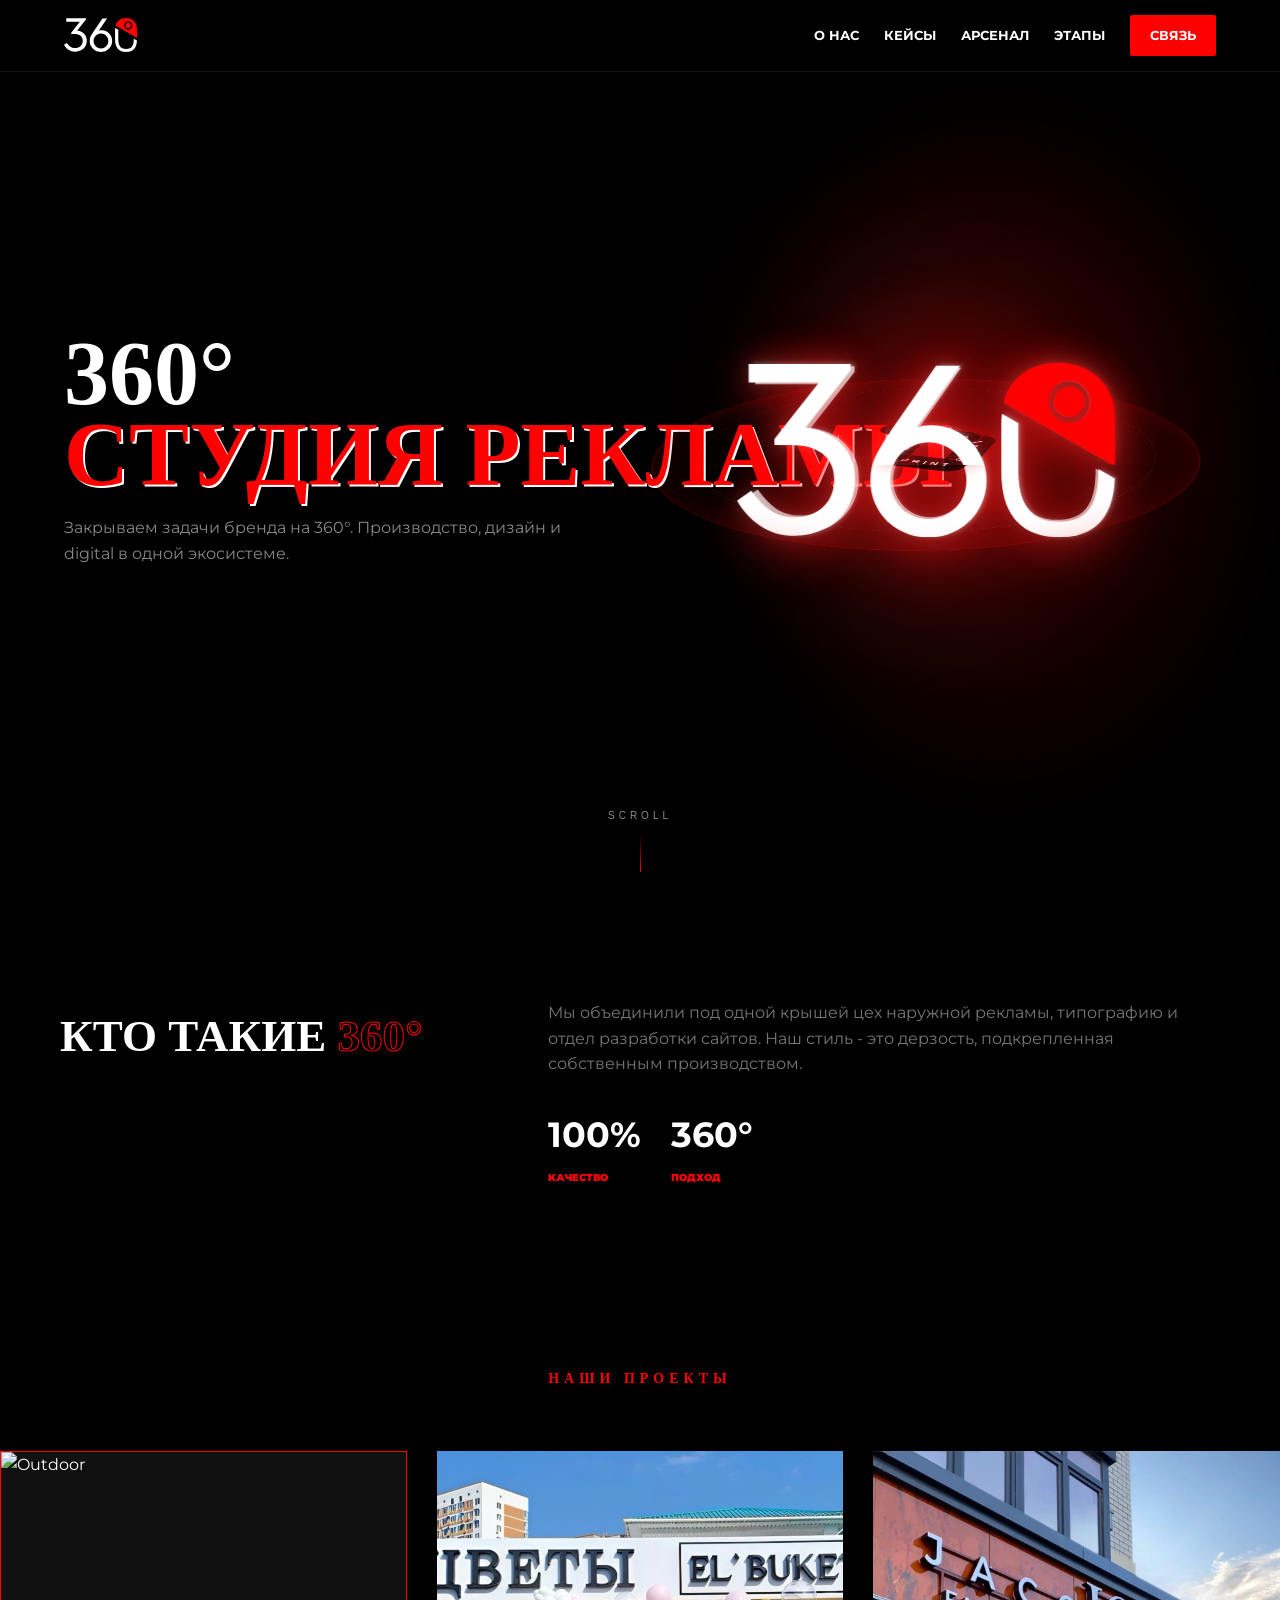
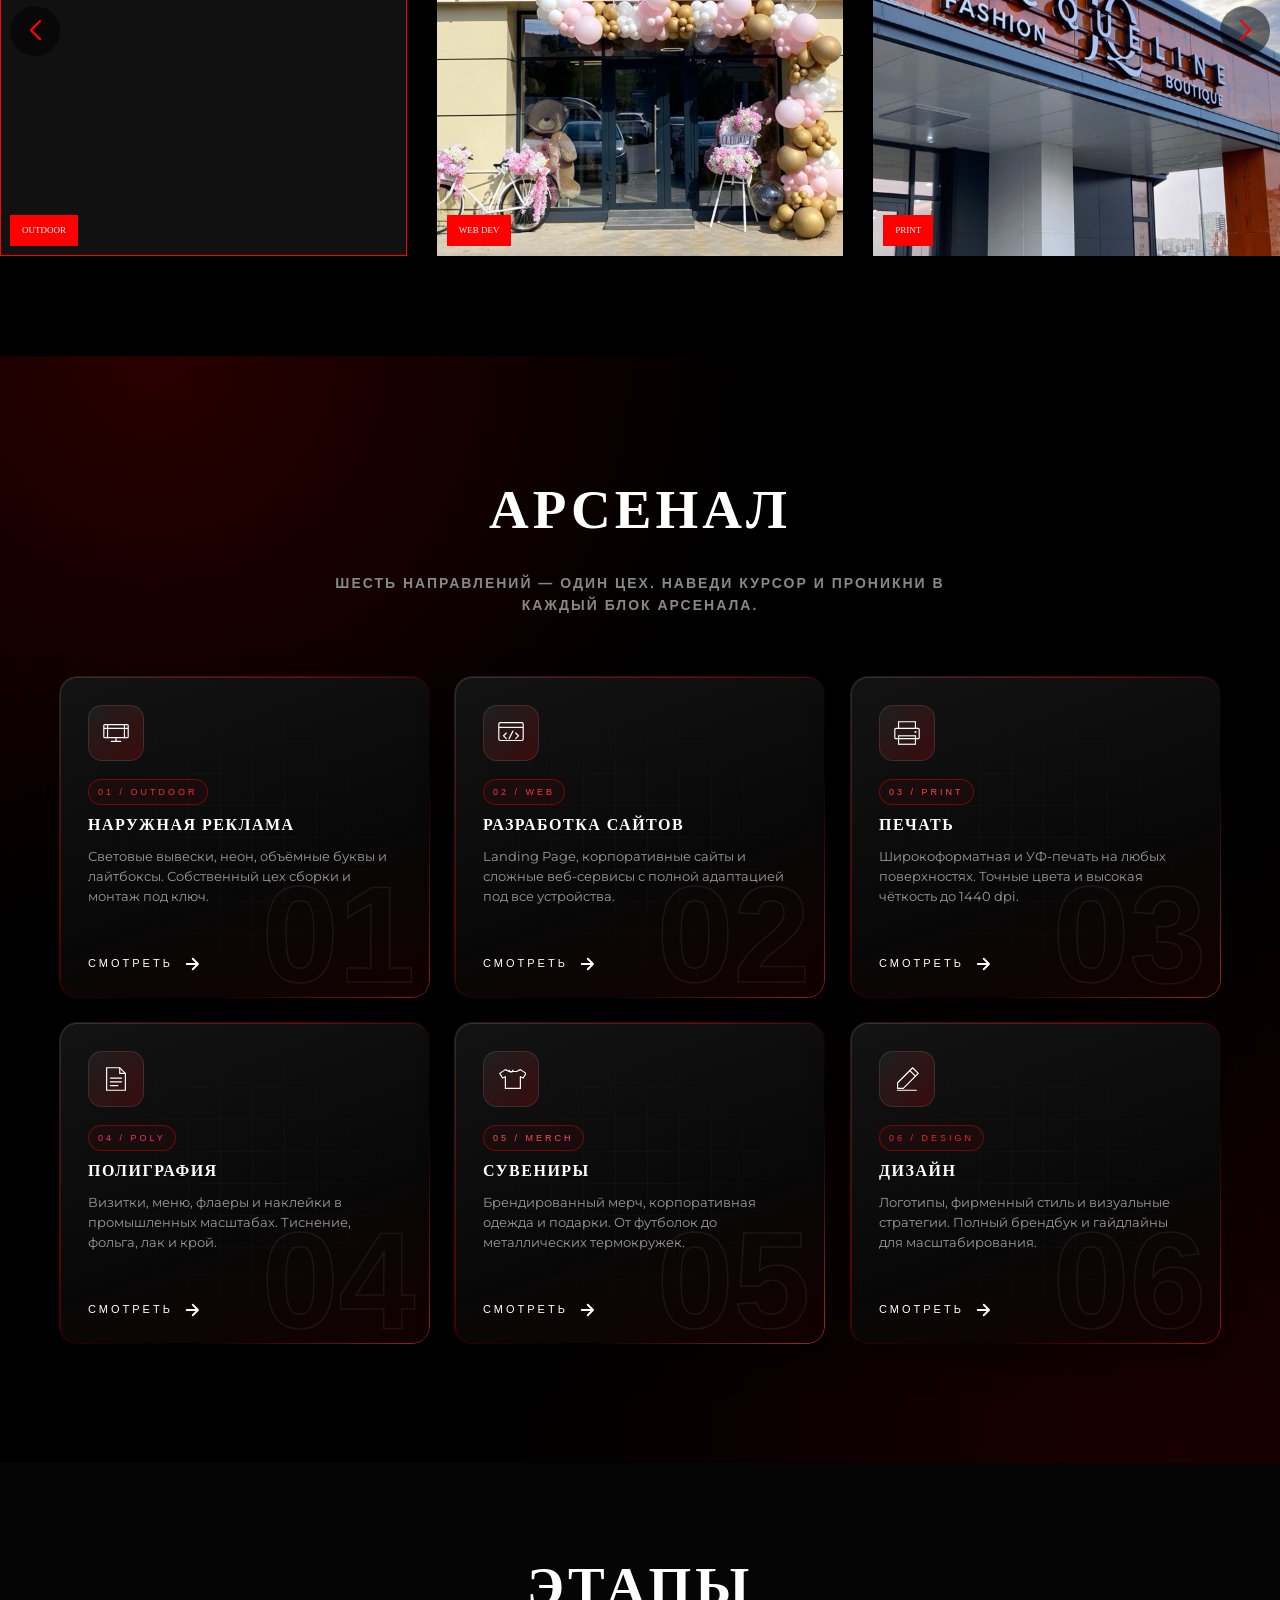
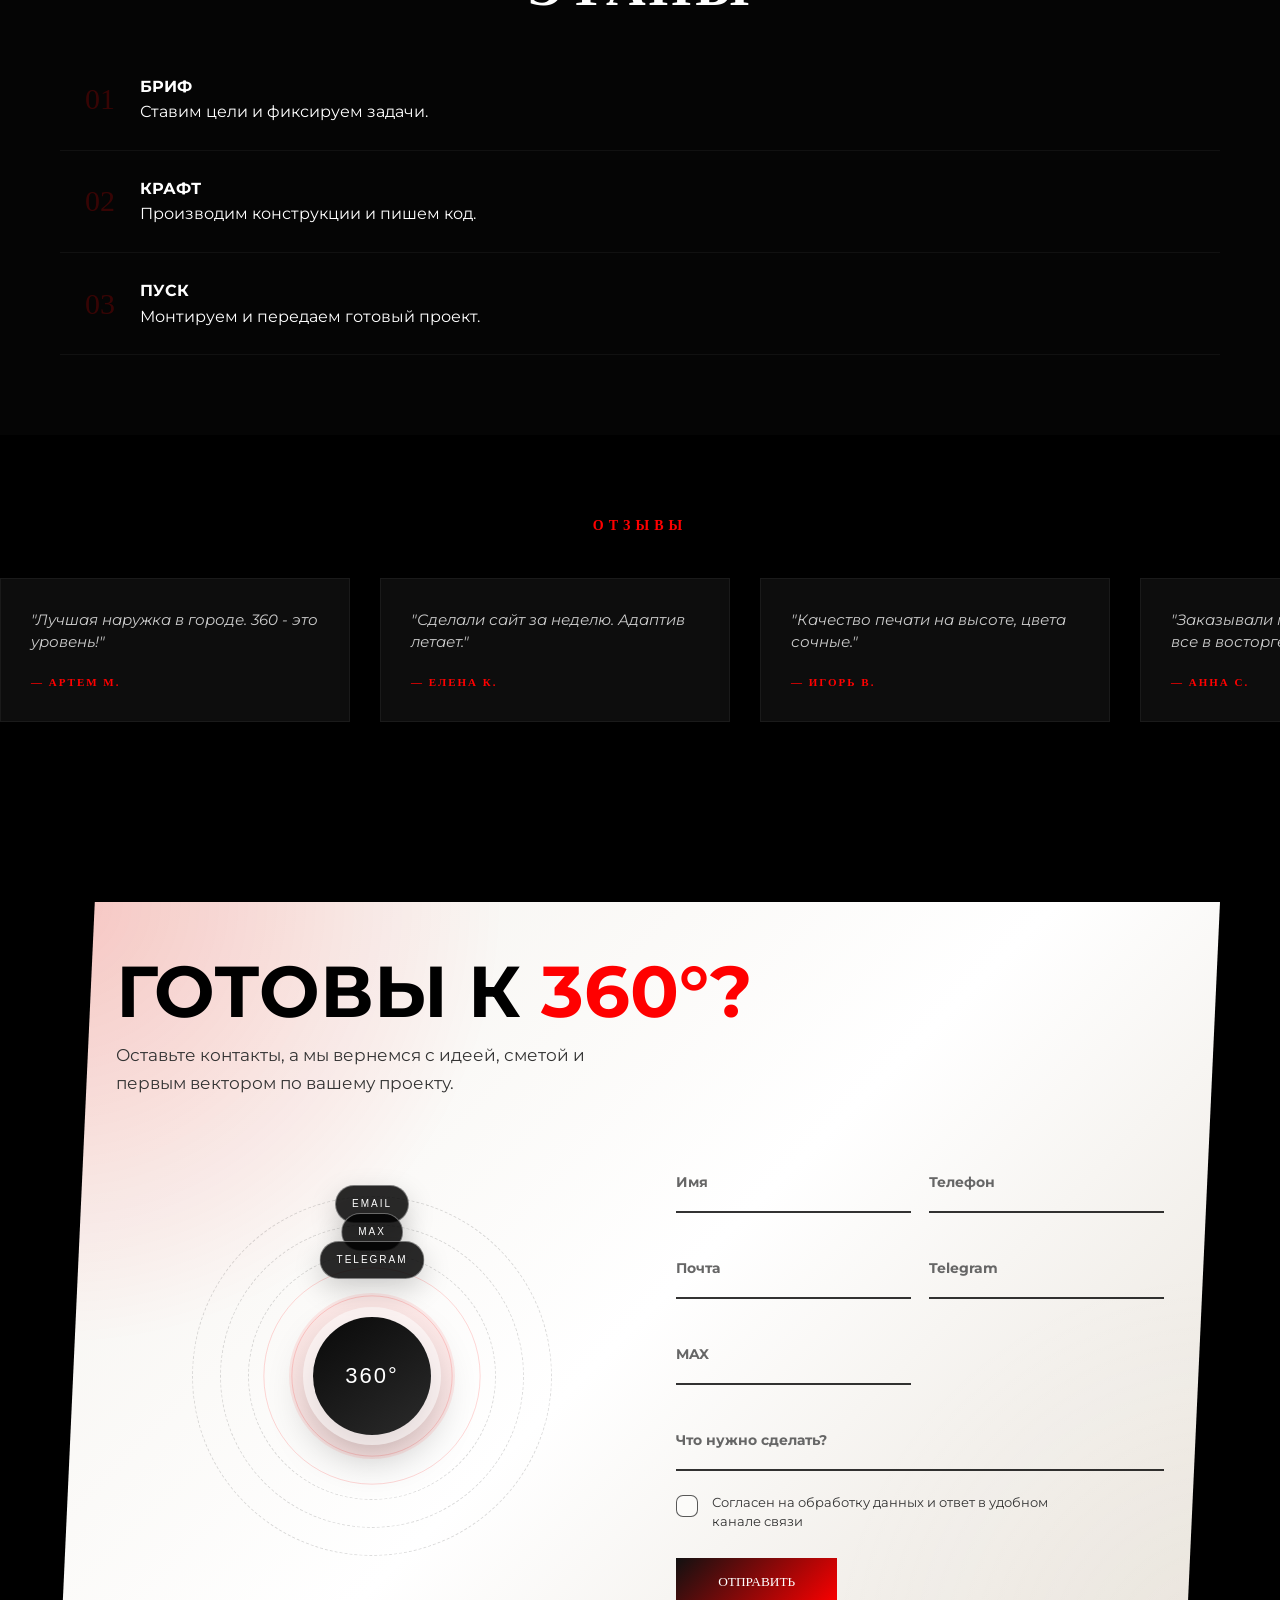
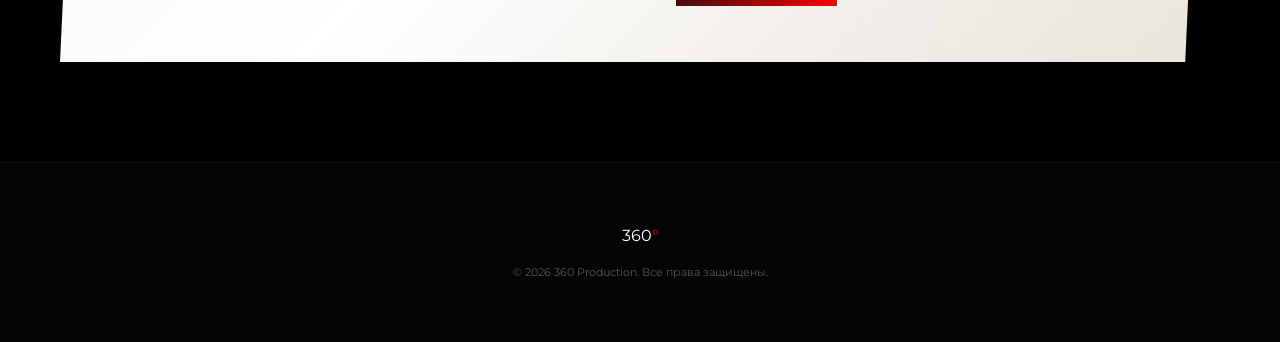
==== commit e92970e6: "Add 3D Arsenal cards, hero scroll-driven 3D logo and 6 service pages Co-Authored-By: Devin AI <15824" ====
--- a/index.html
+++ b/index.html
@@ -52,6 +52,31 @@
             <h1>360<span>°</span><br><span class="red-text">СТУДИЯ РЕКЛАМЫ</span></h1>
             <p>Закрываем задачи бренда на 360°. Производство, дизайн и digital в одной экосистеме.</p>
         </div>
+        <div class="hero-3d" id="hero3d" aria-hidden="true">
+            <div class="hero-3d-stage">
+                <div class="hero-3d-rings">
+                    <span class="hero-3d-ring r1"></span>
+                    <span class="hero-3d-ring r2"></span>
+                    <span class="hero-3d-ring r3"></span>
+                </div>
+                <div class="hero-3d-emblem">
+                    <div class="hero-3d-layer layer-back"><img src="log.svg" alt=""></div>
+                    <div class="hero-3d-layer layer-mid"><img src="log.svg" alt=""></div>
+                    <div class="hero-3d-layer layer-front"><img src="log.svg" alt=""></div>
+                    <div class="hero-3d-glow"></div>
+                </div>
+                <div class="hero-3d-orbit">
+                    <span class="hero-3d-tag tag-1">DESIGN</span>
+                    <span class="hero-3d-tag tag-2">PRINT</span>
+                    <span class="hero-3d-tag tag-3">WEB</span>
+                    <span class="hero-3d-tag tag-4">OUTDOOR</span>
+                </div>
+            </div>
+        </div>
+        <div class="hero-scroll-hint" aria-hidden="true">
+            <span>SCROLL</span>
+            <i></i>
+        </div>
     </section>
 
     <section id="about" class="about">
@@ -124,31 +149,151 @@
     <section id="services" class="services">
         <div class="container">
             <h2 class="title-main" data-aos="fade-down">АРСЕНАЛ</h2>
-            <div class="services-grid">
-                <div class="s-card" data-aos="fade-up">
-                    <h3>НАРУЖНАЯ РЕКЛАМА</h3>
-                    <p>Световые вывески, неон, буквы и лайтбоксы. Собственный цех сборки.</p>
-                </div>
-                <div class="s-card" data-aos="fade-up">
-                    <h3>РАЗРАБОТКА САЙТОВ</h3>
-                    <p>Landing Page, корпоративные сайты и сложные веб-сервисы с полным адаптивом.</p>
-                </div>
-                <div class="s-card" data-aos="fade-up">
-                    <h3>ПЕЧАТЬ</h3>
-                    <p>Широкоформатная и УФ-печать на любых поверхностях. Высокая четкость.</p>
-                </div>
-                <div class="s-card" data-aos="fade-up">
-                    <h3>ПОЛИГРАФИЯ</h3>
-                    <p>Визитки, меню, флаеры и наклейки в промышленных масштабах.</p>
-                </div>
-                <div class="s-card" data-aos="fade-up">
-                    <h3>СУВЕНИРЫ</h3>
-                    <p>Брендированный мерч, одежда и подарки для вашего бизнеса.</p>
-                </div>
-                <div class="s-card" data-aos="fade-up">
-                    <h3>ДИЗАЙН</h3>
-                    <p>Логотипы, фирменный стиль и визуальные стратегии для брендов.</p>
-                </div>
+            <p class="services-lede" data-aos="fade-up">Шесть направлений — один цех. Наведи курсор и проникни в каждый блок арсенала.</p>
+            <div class="services-grid services-grid-3d" id="arsenalGrid">
+                <a class="s-card s-card-3d" data-aos="fade-up" href="services/outdoor.html" data-accent="#ff2b2b">
+                    <span class="s-card-inner">
+                        <span class="s-card-glow"></span>
+                        <span class="s-card-grid"></span>
+                        <span class="s-card-index">01</span>
+                        <span class="s-card-icon" aria-hidden="true">
+                            <svg viewBox="0 0 64 64" fill="none" stroke="currentColor" stroke-width="2.5">
+                                <rect x="6" y="14" width="52" height="28" rx="2"/>
+                                <path d="M6 22h52M14 14v28M50 14v28"/>
+                                <path d="M22 50h20M32 42v8" stroke-linecap="round"/>
+                            </svg>
+                        </span>
+                        <span class="s-card-body">
+                            <span class="s-card-tag">01 / OUTDOOR</span>
+                            <h3>НАРУЖНАЯ РЕКЛАМА</h3>
+                            <p>Световые вывески, неон, объёмные буквы и лайтбоксы. Собственный цех сборки и монтаж под ключ.</p>
+                        </span>
+                        <span class="s-card-cta">
+                            <span>СМОТРЕТЬ</span>
+                            <svg viewBox="0 0 24 24" fill="none" stroke="currentColor" stroke-width="2.5"><path d="M5 12h14M13 5l7 7-7 7" stroke-linecap="round" stroke-linejoin="round"/></svg>
+                        </span>
+                        <span class="s-card-shine"></span>
+                    </span>
+                </a>
+                <a class="s-card s-card-3d" data-aos="fade-up" data-aos-delay="80" href="services/web.html" data-accent="#ff3344">
+                    <span class="s-card-inner">
+                        <span class="s-card-glow"></span>
+                        <span class="s-card-grid"></span>
+                        <span class="s-card-index">02</span>
+                        <span class="s-card-icon" aria-hidden="true">
+                            <svg viewBox="0 0 64 64" fill="none" stroke="currentColor" stroke-width="2.5">
+                                <rect x="6" y="10" width="52" height="38" rx="3"/>
+                                <path d="M6 20h52"/>
+                                <path d="M22 32l-6 6 6 6M42 32l6 6-6 6M36 28l-8 16" stroke-linecap="round"/>
+                            </svg>
+                        </span>
+                        <span class="s-card-body">
+                            <span class="s-card-tag">02 / WEB</span>
+                            <h3>РАЗРАБОТКА САЙТОВ</h3>
+                            <p>Landing Page, корпоративные сайты и сложные веб-сервисы с полной адаптацией под все устройства.</p>
+                        </span>
+                        <span class="s-card-cta">
+                            <span>СМОТРЕТЬ</span>
+                            <svg viewBox="0 0 24 24" fill="none" stroke="currentColor" stroke-width="2.5"><path d="M5 12h14M13 5l7 7-7 7" stroke-linecap="round" stroke-linejoin="round"/></svg>
+                        </span>
+                        <span class="s-card-shine"></span>
+                    </span>
+                </a>
+                <a class="s-card s-card-3d" data-aos="fade-up" data-aos-delay="160" href="services/print.html" data-accent="#ff4747">
+                    <span class="s-card-inner">
+                        <span class="s-card-glow"></span>
+                        <span class="s-card-grid"></span>
+                        <span class="s-card-index">03</span>
+                        <span class="s-card-icon" aria-hidden="true">
+                            <svg viewBox="0 0 64 64" fill="none" stroke="currentColor" stroke-width="2.5">
+                                <path d="M14 22V8h36v14"/>
+                                <rect x="6" y="22" width="52" height="22" rx="2"/>
+                                <rect x="14" y="38" width="36" height="18"/>
+                                <circle cx="50" cy="30" r="2.2" fill="currentColor" stroke="none"/>
+                            </svg>
+                        </span>
+                        <span class="s-card-body">
+                            <span class="s-card-tag">03 / PRINT</span>
+                            <h3>ПЕЧАТЬ</h3>
+                            <p>Широкоформатная и УФ-печать на любых поверхностях. Точные цвета и высокая чёткость до 1440 dpi.</p>
+                        </span>
+                        <span class="s-card-cta">
+                            <span>СМОТРЕТЬ</span>
+                            <svg viewBox="0 0 24 24" fill="none" stroke="currentColor" stroke-width="2.5"><path d="M5 12h14M13 5l7 7-7 7" stroke-linecap="round" stroke-linejoin="round"/></svg>
+                        </span>
+                        <span class="s-card-shine"></span>
+                    </span>
+                </a>
+                <a class="s-card s-card-3d" data-aos="fade-up" data-aos-delay="240" href="services/poligrafiya.html" data-accent="#ff2b6b">
+                    <span class="s-card-inner">
+                        <span class="s-card-glow"></span>
+                        <span class="s-card-grid"></span>
+                        <span class="s-card-index">04</span>
+                        <span class="s-card-icon" aria-hidden="true">
+                            <svg viewBox="0 0 64 64" fill="none" stroke="currentColor" stroke-width="2.5">
+                                <path d="M12 8h28l12 12v36H12z"/>
+                                <path d="M40 8v12h12"/>
+                                <path d="M20 30h24M20 38h24M20 46h16" stroke-linecap="round"/>
+                            </svg>
+                        </span>
+                        <span class="s-card-body">
+                            <span class="s-card-tag">04 / POLY</span>
+                            <h3>ПОЛИГРАФИЯ</h3>
+                            <p>Визитки, меню, флаеры и наклейки в промышленных масштабах. Тиснение, фольга, лак и крой.</p>
+                        </span>
+                        <span class="s-card-cta">
+                            <span>СМОТРЕТЬ</span>
+                            <svg viewBox="0 0 24 24" fill="none" stroke="currentColor" stroke-width="2.5"><path d="M5 12h14M13 5l7 7-7 7" stroke-linecap="round" stroke-linejoin="round"/></svg>
+                        </span>
+                        <span class="s-card-shine"></span>
+                    </span>
+                </a>
+                <a class="s-card s-card-3d" data-aos="fade-up" data-aos-delay="320" href="services/merch.html" data-accent="#ff5151">
+                    <span class="s-card-inner">
+                        <span class="s-card-glow"></span>
+                        <span class="s-card-grid"></span>
+                        <span class="s-card-index">05</span>
+                        <span class="s-card-icon" aria-hidden="true">
+                            <svg viewBox="0 0 64 64" fill="none" stroke="currentColor" stroke-width="2.5">
+                                <path d="M20 12l-12 8 6 10 6-3v25h32V27l6 3 6-10-12-8-8 4h-16z" stroke-linejoin="round"/>
+                                <path d="M28 12c0 2.5 1.8 5 4 5s4-2.5 4-5"/>
+                            </svg>
+                        </span>
+                        <span class="s-card-body">
+                            <span class="s-card-tag">05 / MERCH</span>
+                            <h3>СУВЕНИРЫ</h3>
+                            <p>Брендированный мерч, корпоративная одежда и подарки. От футболок до металлических термокружек.</p>
+                        </span>
+                        <span class="s-card-cta">
+                            <span>СМОТРЕТЬ</span>
+                            <svg viewBox="0 0 24 24" fill="none" stroke="currentColor" stroke-width="2.5"><path d="M5 12h14M13 5l7 7-7 7" stroke-linecap="round" stroke-linejoin="round"/></svg>
+                        </span>
+                        <span class="s-card-shine"></span>
+                    </span>
+                </a>
+                <a class="s-card s-card-3d" data-aos="fade-up" data-aos-delay="400" href="services/design.html" data-accent="#ff1f1f">
+                    <span class="s-card-inner">
+                        <span class="s-card-glow"></span>
+                        <span class="s-card-grid"></span>
+                        <span class="s-card-index">06</span>
+                        <span class="s-card-icon" aria-hidden="true">
+                            <svg viewBox="0 0 64 64" fill="none" stroke="currentColor" stroke-width="2.5">
+                                <path d="M44 8l12 12-32 32H12V40z" stroke-linejoin="round"/>
+                                <path d="M38 14l12 12M12 56h40" stroke-linecap="round"/>
+                            </svg>
+                        </span>
+                        <span class="s-card-body">
+                            <span class="s-card-tag">06 / DESIGN</span>
+                            <h3>ДИЗАЙН</h3>
+                            <p>Логотипы, фирменный стиль и визуальные стратегии. Полный брендбук и гайдлайны для масштабирования.</p>
+                        </span>
+                        <span class="s-card-cta">
+                            <span>СМОТРЕТЬ</span>
+                            <svg viewBox="0 0 24 24" fill="none" stroke="currentColor" stroke-width="2.5"><path d="M5 12h14M13 5l7 7-7 7" stroke-linecap="round" stroke-linejoin="round"/></svg>
+                        </span>
+                        <span class="s-card-shine"></span>
+                    </span>
+                </a>
             </div>
         </div>
     </section>
@@ -309,6 +454,94 @@
                     menuBtn.classList.remove('open');
                 });
             });
+
+            // ===== 3D ARSENAL CARDS: mouse-tracked tilt =====
+            const cards = document.querySelectorAll('.s-card-3d');
+            const reduceMotion = window.matchMedia('(prefers-reduced-motion: reduce)').matches;
+            const isTouch = window.matchMedia('(hover: none)').matches;
+
+            cards.forEach(card => {
+                const accent = card.dataset.accent || '#ff0000';
+                card.style.setProperty('--accent', accent);
+
+                if (reduceMotion || isTouch) return;
+
+                let rafId = null;
+                let targetRX = 0, targetRY = 0, currentRX = 0, currentRY = 0;
+                let mx = 50, my = 50;
+
+                const update = () => {
+                    currentRX += (targetRX - currentRX) * 0.12;
+                    currentRY += (targetRY - currentRY) * 0.12;
+                    card.style.setProperty('--rx', currentRX.toFixed(2) + 'deg');
+                    card.style.setProperty('--ry', currentRY.toFixed(2) + 'deg');
+                    card.style.setProperty('--mx', mx.toFixed(2) + '%');
+                    card.style.setProperty('--my', my.toFixed(2) + '%');
+                    if (Math.abs(targetRX - currentRX) > 0.05 || Math.abs(targetRY - currentRY) > 0.05) {
+                        rafId = requestAnimationFrame(update);
+                    } else {
+                        rafId = null;
+                    }
+                };
+
+                card.addEventListener('mousemove', (e) => {
+                    const rect = card.getBoundingClientRect();
+                    const x = e.clientX - rect.left;
+                    const y = e.clientY - rect.top;
+                    const px = x / rect.width;
+                    const py = y / rect.height;
+                    mx = px * 100;
+                    my = py * 100;
+                    // tilt range ±10 degrees
+                    targetRY = (px - 0.5) * 16;
+                    targetRX = -(py - 0.5) * 16;
+                    if (!rafId) rafId = requestAnimationFrame(update);
+                });
+
+                card.addEventListener('mouseleave', () => {
+                    targetRX = 0;
+                    targetRY = 0;
+                    if (!rafId) rafId = requestAnimationFrame(update);
+                });
+            });
+
+            // ===== HERO 3D LOGO: scroll-driven rotation + pointer parallax =====
+            const hero3d = document.getElementById('hero3d');
+            if (hero3d && !reduceMotion) {
+                const stage = hero3d.querySelector('.hero-3d-stage');
+                let scrollY = window.scrollY || 0;
+                let pointerX = 0;
+                let pointerY = 0;
+                let frame = null;
+
+                const apply = () => {
+                    // base spin from scroll: 0.18deg per pixel scrolled
+                    const spin = scrollY * 0.18;
+                    // gentle tilt from pointer position relative to viewport center
+                    const tiltX = pointerY * 8;
+                    const tiltY = pointerX * 12 + spin;
+                    const lift = Math.min(scrollY * 0.05, 80);
+                    stage.style.transform = `translateY(${-lift}px) rotateX(${-tiltX}deg) rotateY(${tiltY}deg)`;
+                    frame = null;
+                };
+
+                const schedule = () => {
+                    if (!frame) frame = requestAnimationFrame(apply);
+                };
+
+                window.addEventListener('scroll', () => {
+                    scrollY = window.scrollY || 0;
+                    schedule();
+                }, { passive: true });
+
+                window.addEventListener('mousemove', (e) => {
+                    pointerX = (e.clientX / window.innerWidth) - 0.5;
+                    pointerY = (e.clientY / window.innerHeight) - 0.5;
+                    schedule();
+                });
+
+                schedule();
+            }
         });
     </script>
     <script>
--- a/style.css
+++ b/style.css
@@ -328,6 +328,225 @@
     color: #888; 
 }
 
+/* --- HERO 3D LOGO --- */
+.hero-3d {
+    position: absolute;
+    top: 0;
+    right: 0;
+    bottom: 0;
+    width: 55%;
+    pointer-events: none;
+    z-index: 1;
+    perspective: 1500px;
+    perspective-origin: 60% 50%;
+    display: grid;
+    place-items: center;
+    overflow: hidden;
+}
+
+.hero-3d::before {
+    content: "";
+    position: absolute;
+    inset: 0;
+    background:
+        radial-gradient(60% 60% at 60% 50%, rgba(255, 0, 0, 0.18), transparent 70%),
+        radial-gradient(40% 40% at 50% 50%, rgba(255, 255, 255, 0.05), transparent 70%);
+    pointer-events: none;
+}
+
+.hero-3d-stage {
+    position: relative;
+    width: min(540px, 88%);
+    aspect-ratio: 1;
+    transform-style: preserve-3d;
+    will-change: transform;
+    transition: transform 0.05s linear;
+}
+
+.hero-3d-rings {
+    position: absolute;
+    inset: 0;
+    transform-style: preserve-3d;
+}
+
+.hero-3d-ring {
+    position: absolute;
+    inset: 0;
+    border-radius: 50%;
+    border: 1px dashed rgba(255, 255, 255, 0.12);
+}
+
+.hero-3d-ring.r1 {
+    inset: 0;
+    border-color: rgba(255, 0, 0, 0.35);
+    border-style: solid;
+    border-width: 1px;
+    transform: rotateX(72deg);
+    box-shadow: inset 0 0 60px rgba(255, 0, 0, 0.18);
+    animation: hero-ring-pulse 4s ease-in-out infinite;
+}
+
+.hero-3d-ring.r2 {
+    inset: 8%;
+    border-color: rgba(255, 255, 255, 0.1);
+    transform: rotateX(72deg) rotateZ(45deg);
+    animation: hero-ring-spin 18s linear infinite;
+}
+
+.hero-3d-ring.r3 {
+    inset: 18%;
+    border-color: rgba(255, 0, 0, 0.18);
+    transform: rotateX(72deg) rotateZ(-30deg);
+    animation: hero-ring-spin 26s linear infinite reverse;
+}
+
+.hero-3d-emblem {
+    position: absolute;
+    inset: 16%;
+    transform-style: preserve-3d;
+    display: grid;
+    place-items: center;
+}
+
+.hero-3d-layer {
+    position: absolute;
+    inset: 0;
+    display: grid;
+    place-items: center;
+}
+
+.hero-3d-layer img {
+    width: 100%;
+    height: auto;
+    filter: drop-shadow(0 0 20px rgba(255, 0, 0, 0.55));
+}
+
+.hero-3d-layer.layer-back {
+    transform: translateZ(-40px) scale(1.05);
+    opacity: 0.35;
+    filter: blur(2px);
+}
+
+.hero-3d-layer.layer-mid {
+    transform: translateZ(0);
+    opacity: 0.7;
+}
+
+.hero-3d-layer.layer-front {
+    transform: translateZ(40px);
+    opacity: 1;
+}
+
+.hero-3d-layer.layer-front img {
+    filter: drop-shadow(0 12px 26px rgba(255, 0, 0, 0.55))
+            drop-shadow(0 0 8px rgba(255, 255, 255, 0.18));
+}
+
+.hero-3d-glow {
+    position: absolute;
+    inset: -10%;
+    border-radius: 50%;
+    background: radial-gradient(circle, rgba(255, 0, 0, 0.32) 0%, transparent 60%);
+    filter: blur(20px);
+    transform: translateZ(-60px);
+    opacity: 0.85;
+    animation: hero-glow-breath 4s ease-in-out infinite;
+}
+
+.hero-3d-orbit {
+    position: absolute;
+    inset: -8%;
+    border-radius: 50%;
+    transform: rotateX(70deg);
+    transform-style: preserve-3d;
+    animation: hero-ring-spin 22s linear infinite;
+}
+
+.hero-3d-tag {
+    position: absolute;
+    top: 50%;
+    left: 50%;
+    font-family: 'Syncopate', sans-serif;
+    font-weight: 700;
+    font-size: 11px;
+    letter-spacing: 4px;
+    color: #fff;
+    padding: 7px 12px;
+    background: rgba(0, 0, 0, 0.78);
+    border: 1px solid rgba(255, 0, 0, 0.55);
+    border-radius: 999px;
+    transform-origin: center;
+    box-shadow: 0 8px 24px rgba(255, 0, 0, 0.25);
+    backface-visibility: hidden;
+}
+
+.hero-3d-tag.tag-1 { transform: translate(-50%, -50%) rotate(0deg) translateX(46%) rotate(-72deg); }
+.hero-3d-tag.tag-2 { transform: translate(-50%, -50%) rotate(90deg) translateX(46%) rotate(-72deg); }
+.hero-3d-tag.tag-3 { transform: translate(-50%, -50%) rotate(180deg) translateX(46%) rotate(-72deg); }
+.hero-3d-tag.tag-4 { transform: translate(-50%, -50%) rotate(270deg) translateX(46%) rotate(-72deg); }
+
+@keyframes hero-ring-spin {
+    from { transform: rotateX(72deg) rotateZ(0); }
+    to { transform: rotateX(72deg) rotateZ(360deg); }
+}
+
+@keyframes hero-ring-pulse {
+    0%, 100% { box-shadow: inset 0 0 30px rgba(255, 0, 0, 0.12), 0 0 0 rgba(255, 0, 0, 0.0); }
+    50% { box-shadow: inset 0 0 60px rgba(255, 0, 0, 0.32), 0 0 32px rgba(255, 0, 0, 0.32); }
+}
+
+@keyframes hero-glow-breath {
+    0%, 100% { opacity: 0.55; transform: translateZ(-60px) scale(1); }
+    50% { opacity: 0.95; transform: translateZ(-60px) scale(1.08); }
+}
+
+/* Hero scroll hint */
+.hero-scroll-hint {
+    position: absolute;
+    left: 50%;
+    bottom: 28px;
+    transform: translateX(-50%);
+    display: flex;
+    flex-direction: column;
+    align-items: center;
+    gap: 10px;
+    color: rgba(255, 255, 255, 0.55);
+    font-family: 'Syncopate', sans-serif;
+    font-size: 10px;
+    letter-spacing: 4px;
+    z-index: 2;
+    pointer-events: none;
+}
+
+.hero-scroll-hint i {
+    width: 1px;
+    height: 38px;
+    background: linear-gradient(to bottom, rgba(255, 0, 0, 0.0), var(--red));
+    position: relative;
+    overflow: hidden;
+}
+
+.hero-scroll-hint i::after {
+    content: "";
+    position: absolute;
+    left: 0;
+    top: -38px;
+    width: 100%;
+    height: 38px;
+    background: linear-gradient(to bottom, transparent, var(--red));
+    animation: scroll-line 1.8s ease-in-out infinite;
+}
+
+@keyframes scroll-line {
+    0% { transform: translateY(0); }
+    100% { transform: translateY(76px); }
+}
+
+@media (prefers-reduced-motion: reduce) {
+    .hero-3d-ring.r1, .hero-3d-ring.r2, .hero-3d-ring.r3,
+    .hero-3d-orbit, .hero-3d-glow, .hero-scroll-hint i::after { animation: none; }
+}
+
 /* --- О НАС --- */
 .about { padding: 100px 0; }
 .about-flex { 
@@ -444,45 +663,283 @@
 .swiper-button-next { right: 10px !important; }
 .swiper-button-prev { left: 10px !important; }
 
-/* --- АРСЕНАЛ (СЕТКА 2х3) --- */
-.services { padding: 80px 0; }
-
-.title-main { 
-    font-family: 'Syncopate'; 
-    font-size: clamp(30px, 7vw, 55px); 
-    text-align: center; 
-    margin-bottom: 40px; 
-}
-
-.services-grid { 
-    display: grid; 
-    grid-template-columns: repeat(2, 1fr); 
-    gap: 20px; 
-}
-
-.s-card { 
-    background: var(--gray); 
-    padding: 35px; 
-    border: 1px solid #1a1a1a; 
-    transition: 0.3s; 
-    height: 100%; 
-}
-
-.s-card h3 { 
-    font-family: 'Syncopate'; 
-    color: var(--red); 
-    margin-bottom: 12px; 
-    font-size: 16px; 
-}
-
-.s-card p { 
-    color: #888; 
-    font-size: 13px; 
-}
-
-.s-card:hover { 
-    border-color: var(--red); 
-    transform: translateY(-5px); 
+/* --- АРСЕНАЛ (3D-КАРТОЧКИ ПРЕМИУМ) --- */
+.services {
+    padding: 110px 0 120px;
+    position: relative;
+    overflow: hidden;
+}
+
+.services::before {
+    content: "";
+    position: absolute;
+    inset: 0;
+    background:
+        radial-gradient(ellipse at 12% 0%, rgba(255, 0, 0, 0.16), transparent 38%),
+        radial-gradient(ellipse at 92% 100%, rgba(255, 0, 0, 0.1), transparent 42%);
+    pointer-events: none;
+    z-index: 0;
+}
+
+.services > .container { position: relative; z-index: 1; }
+
+.title-main {
+    font-family: 'Syncopate';
+    font-size: clamp(30px, 7vw, 55px);
+    text-align: center;
+    margin-bottom: 18px;
+    letter-spacing: 4px;
+}
+
+.services-lede {
+    text-align: center;
+    color: #888;
+    font-size: 14px;
+    letter-spacing: 2px;
+    text-transform: uppercase;
+    max-width: 640px;
+    margin: 0 auto 60px;
+    font-family: 'Syncopate', sans-serif;
+    font-weight: 700;
+}
+
+.services-grid-3d {
+    display: grid;
+    grid-template-columns: repeat(3, minmax(0, 1fr));
+    gap: 26px;
+    perspective: 1400px;
+}
+
+/* Card link */
+.s-card-3d {
+    --accent: #ff2b2b;
+    --rx: 0deg;
+    --ry: 0deg;
+    --mx: 50%;
+    --my: 50%;
+    position: relative;
+    display: block;
+    text-decoration: none;
+    color: inherit;
+    border-radius: 18px;
+    background: transparent;
+    padding: 0;
+    border: 0;
+    height: 320px;
+    transform-style: preserve-3d;
+    transform: rotateX(var(--rx)) rotateY(var(--ry));
+    transition: transform 0.18s ease-out, filter 0.4s ease;
+    will-change: transform;
+    isolation: isolate;
+}
+
+.s-card-3d::before {
+    content: "";
+    position: absolute;
+    inset: -1px;
+    border-radius: inherit;
+    padding: 1.5px;
+    background: linear-gradient(135deg, rgba(255, 255, 255, 0.18) 0%, rgba(255, 0, 0, 0.55) 35%, rgba(0, 0, 0, 0) 65%, var(--accent) 100%);
+    -webkit-mask: linear-gradient(#000 0 0) content-box, linear-gradient(#000 0 0);
+            mask: linear-gradient(#000 0 0) content-box, linear-gradient(#000 0 0);
+    -webkit-mask-composite: xor;
+            mask-composite: exclude;
+    opacity: 0.6;
+    transition: opacity 0.4s ease;
+    pointer-events: none;
+    z-index: 2;
+}
+
+.s-card-3d:hover { filter: brightness(1.05); }
+.s-card-3d:hover::before { opacity: 1; }
+
+.s-card-inner {
+    position: relative;
+    display: grid;
+    grid-template-rows: auto 1fr auto;
+    gap: 16px;
+    width: 100%;
+    height: 100%;
+    padding: 28px 28px 24px;
+    border-radius: inherit;
+    background:
+        linear-gradient(160deg, rgba(20, 20, 20, 0.95) 0%, rgba(8, 8, 8, 0.98) 60%, rgba(20, 0, 0, 0.95) 100%);
+    box-shadow:
+        inset 0 1px 0 rgba(255, 255, 255, 0.04),
+        0 12px 32px rgba(0, 0, 0, 0.55);
+    overflow: hidden;
+    transform-style: preserve-3d;
+    transition: box-shadow 0.4s ease, transform 0.4s ease;
+}
+
+.s-card-3d:hover .s-card-inner {
+    box-shadow:
+        inset 0 1px 0 rgba(255, 255, 255, 0.08),
+        0 30px 60px rgba(0, 0, 0, 0.7),
+        0 0 60px -12px var(--accent);
+}
+
+/* Cursor-tracked spotlight */
+.s-card-glow {
+    position: absolute;
+    inset: 0;
+    background:
+        radial-gradient(360px circle at var(--mx) var(--my), rgba(255, 80, 80, 0.28), transparent 55%);
+    opacity: 0;
+    transition: opacity 0.35s ease;
+    pointer-events: none;
+    z-index: 1;
+}
+
+.s-card-3d:hover .s-card-glow { opacity: 1; }
+
+/* Tech grid backdrop */
+.s-card-grid {
+    position: absolute;
+    inset: 0;
+    background-image:
+        linear-gradient(to right, rgba(255, 255, 255, 0.04) 1px, transparent 1px),
+        linear-gradient(to bottom, rgba(255, 255, 255, 0.04) 1px, transparent 1px);
+    background-size: 32px 32px;
+    mask-image: radial-gradient(ellipse at var(--mx) var(--my), #000 0%, transparent 75%);
+    -webkit-mask-image: radial-gradient(ellipse at var(--mx) var(--my), #000 0%, transparent 75%);
+    pointer-events: none;
+    opacity: 0.85;
+    z-index: 0;
+}
+
+/* Big background index number with depth */
+.s-card-index {
+    position: absolute;
+    right: 14px;
+    bottom: -6px;
+    font-family: 'Syncopate', sans-serif;
+    font-weight: 900;
+    font-size: 138px;
+    line-height: 1;
+    color: transparent;
+    -webkit-text-stroke: 1.5px rgba(255, 255, 255, 0.07);
+    pointer-events: none;
+    transform: translateZ(20px);
+    transition: -webkit-text-stroke-color 0.4s ease, color 0.4s ease;
+    z-index: 1;
+}
+
+.s-card-3d:hover .s-card-index {
+    -webkit-text-stroke-color: rgba(255, 0, 0, 0.18);
+}
+
+/* Icon (floating in 3D) */
+.s-card-icon {
+    position: relative;
+    display: inline-flex;
+    align-items: center;
+    justify-content: center;
+    width: 56px;
+    height: 56px;
+    border-radius: 14px;
+    color: var(--white);
+    background: linear-gradient(135deg, rgba(255, 255, 255, 0.06), rgba(255, 0, 0, 0.18));
+    border: 1px solid rgba(255, 255, 255, 0.1);
+    transform: translateZ(45px);
+    transition: transform 0.4s ease, color 0.4s ease, box-shadow 0.4s ease;
+    z-index: 2;
+}
+
+.s-card-icon svg { width: 30px; height: 30px; }
+
+.s-card-3d:hover .s-card-icon {
+    color: var(--accent);
+    box-shadow: 0 14px 30px -10px var(--accent);
+    transform: translateZ(60px) rotate(-4deg);
+}
+
+/* Body */
+.s-card-body {
+    position: relative;
+    display: block;
+    transform: translateZ(30px);
+    z-index: 2;
+}
+
+.s-card-tag {
+    display: inline-block;
+    margin-bottom: 10px;
+    font-family: 'Syncopate', sans-serif;
+    font-size: 9px;
+    letter-spacing: 3px;
+    color: var(--accent);
+    padding: 5px 9px;
+    border: 1px solid rgba(255, 0, 0, 0.4);
+    border-radius: 999px;
+    background: rgba(255, 0, 0, 0.05);
+}
+
+.s-card-3d h3 {
+    font-family: 'Syncopate';
+    color: var(--white);
+    margin-bottom: 10px;
+    font-size: 16px;
+    letter-spacing: 1.5px;
+    line-height: 1.3;
+    transition: color 0.35s ease;
+}
+
+.s-card-3d:hover h3 { color: var(--accent); }
+
+.s-card-3d p {
+    color: #9b9b9b;
+    font-size: 13px;
+    line-height: 1.55;
+    margin: 0;
+}
+
+/* CTA */
+.s-card-cta {
+    position: relative;
+    display: inline-flex;
+    align-items: center;
+    gap: 10px;
+    font-family: 'Syncopate', sans-serif;
+    font-size: 11px;
+    letter-spacing: 3px;
+    color: var(--white);
+    padding-top: 4px;
+    transform: translateZ(35px);
+    z-index: 2;
+}
+
+.s-card-cta svg {
+    width: 18px;
+    height: 18px;
+    transition: transform 0.35s ease;
+}
+
+.s-card-3d:hover .s-card-cta svg { transform: translateX(8px); }
+.s-card-3d:hover .s-card-cta { color: var(--accent); }
+
+/* Top-left shine sweep */
+.s-card-shine {
+    position: absolute;
+    inset: 0;
+    border-radius: inherit;
+    background: linear-gradient(115deg, transparent 30%, rgba(255, 255, 255, 0.12) 45%, transparent 60%);
+    transform: translateX(-110%);
+    pointer-events: none;
+    transition: transform 0.9s ease;
+    z-index: 3;
+    mix-blend-mode: screen;
+}
+
+.s-card-3d:hover .s-card-shine { transform: translateX(110%); }
+
+/* Pressed effect */
+.s-card-3d:active { transform: rotateX(0deg) rotateY(0deg) translateY(2px) scale(0.99); }
+
+/* Reduced motion */
+@media (prefers-reduced-motion: reduce) {
+    .s-card-3d { transform: none !important; transition: none; }
+    .s-card-shine { display: none; }
 }
 
 /* --- ЭТАПЫ --- */
@@ -979,6 +1436,19 @@
         align-items: center;
     }
 
+    .services-grid-3d { grid-template-columns: repeat(2, minmax(0, 1fr)); gap: 20px; }
+    .s-card-3d { height: 300px; }
+
+    .hero-3d {
+        position: absolute;
+        inset: 0;
+        width: 100%;
+        opacity: 0.32;
+        z-index: 0;
+    }
+    .hero-content { z-index: 2; }
+    .hero-3d-stage { width: min(440px, 78vw); }
+
     .hero-overlay {
         background:
             linear-gradient(0deg, rgba(0, 0, 0, 0.82) 18%, rgba(0, 0, 0, 0.48) 100%),
@@ -1000,6 +1470,7 @@
     }
 
     .s-card { text-align: center; }
+    .s-card-3d { text-align: left; }
 
     .form-wrapper {
         grid-template-columns: 1fr;
@@ -1037,6 +1508,8 @@
     .nav-links a { font-size: 20px; margin: 15px 0; }
 
     .services-grid { grid-template-columns: 1fr; }
+    .services-grid-3d { grid-template-columns: 1fr; gap: 20px; }
+    .s-card-3d { height: auto; min-height: 280px; }
     
     .form-wrapper { 
         clip-path: none;
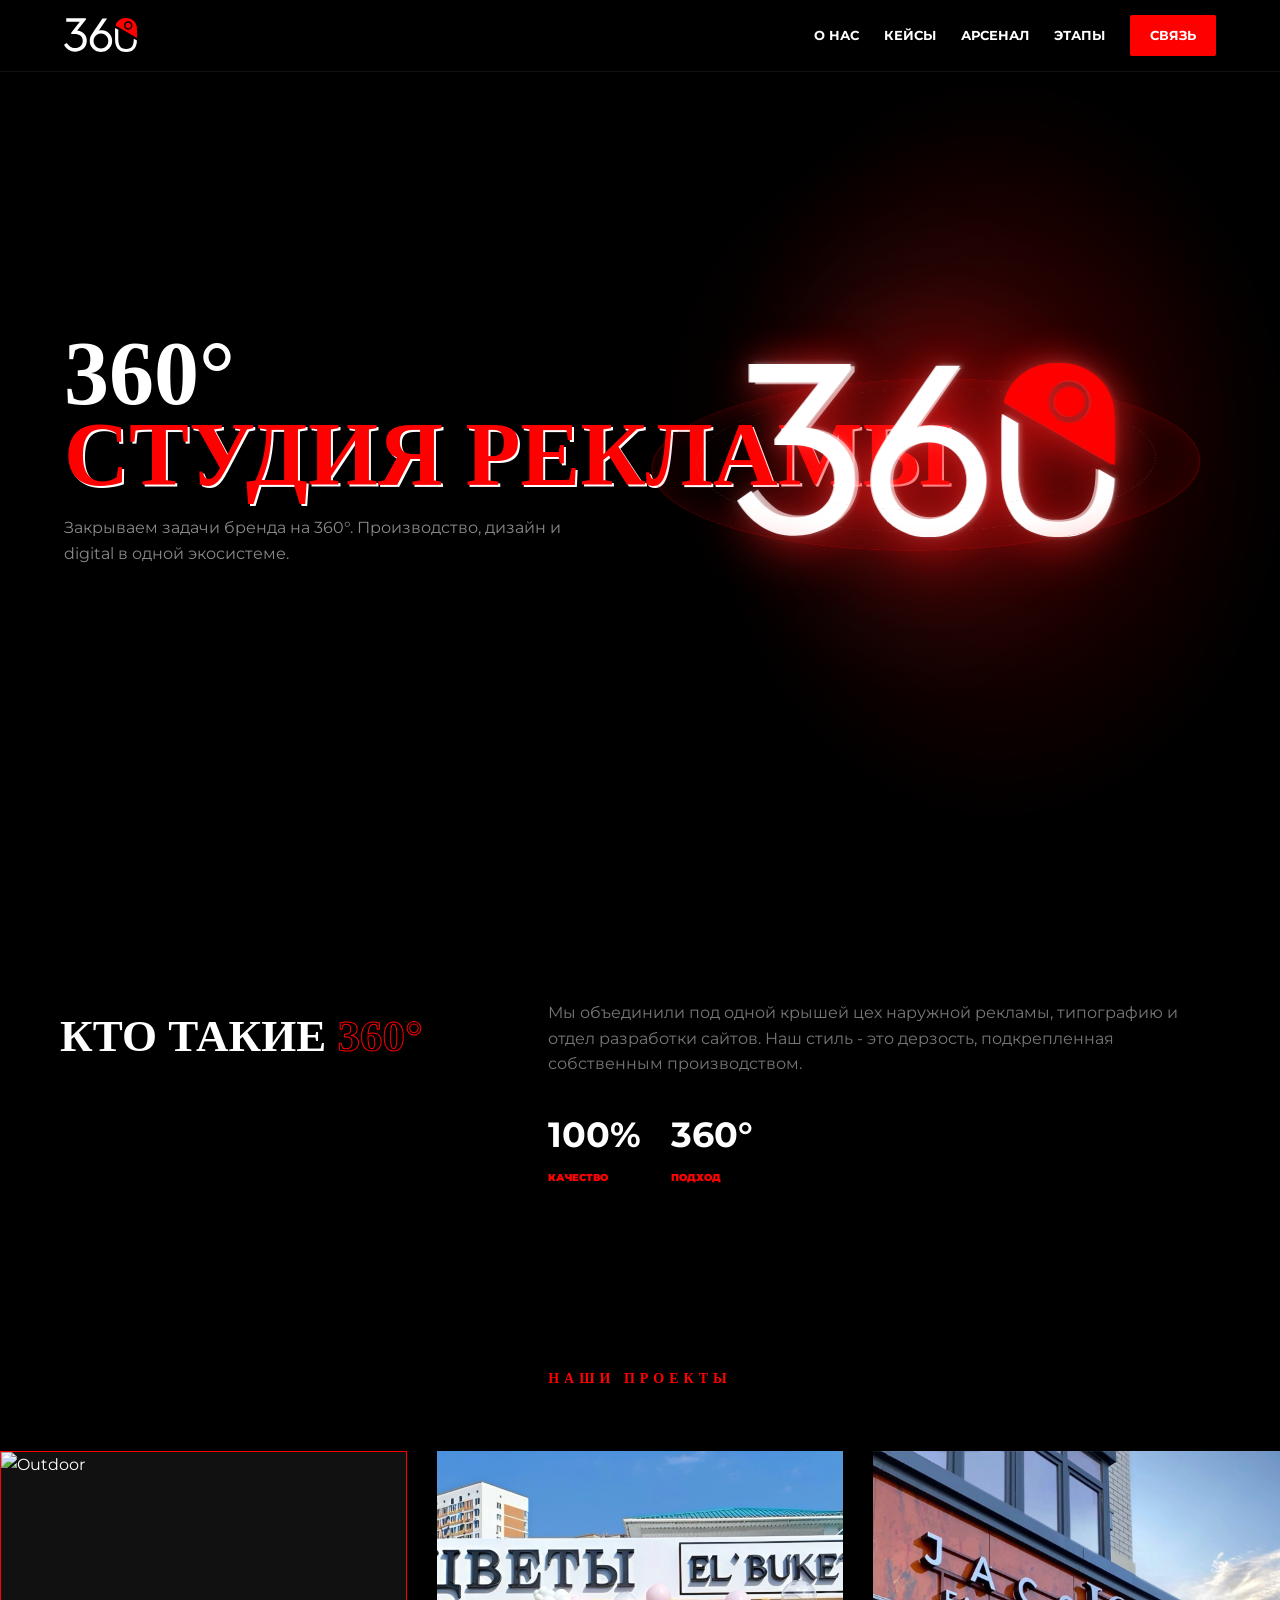
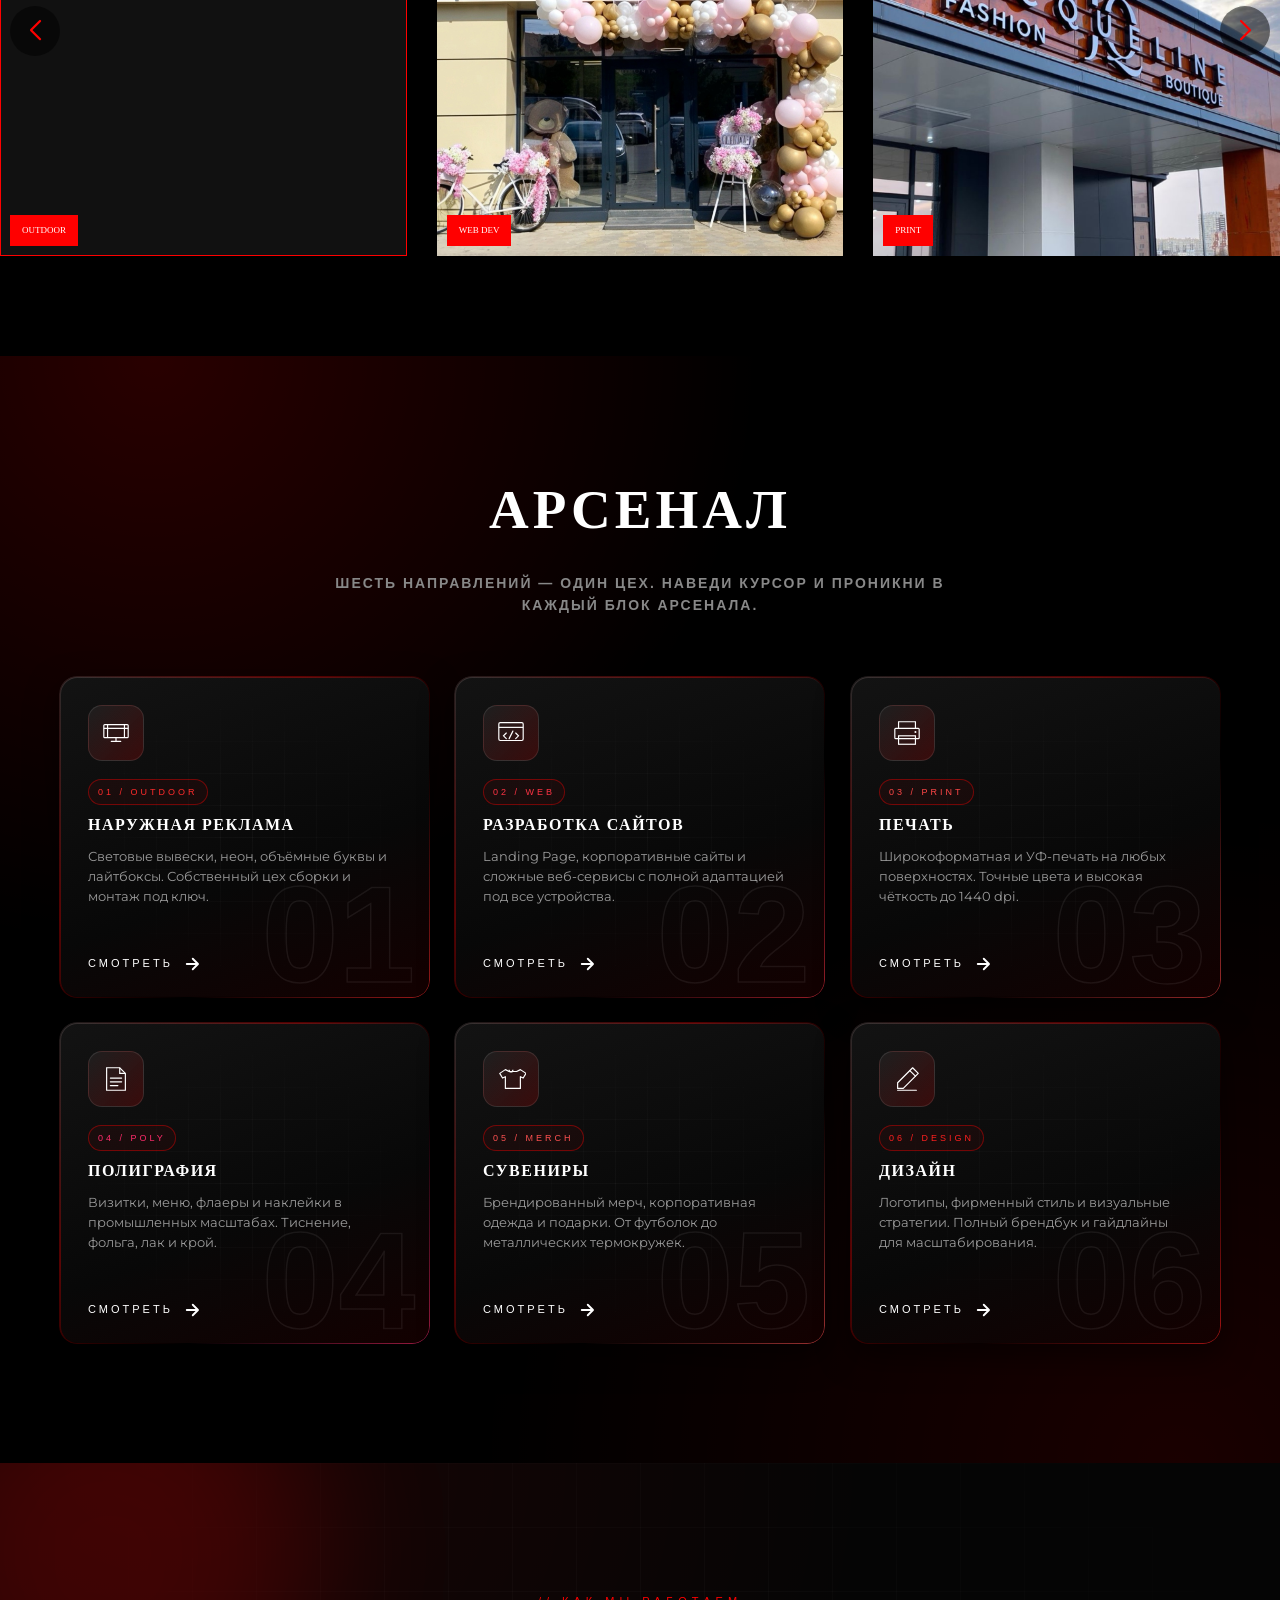
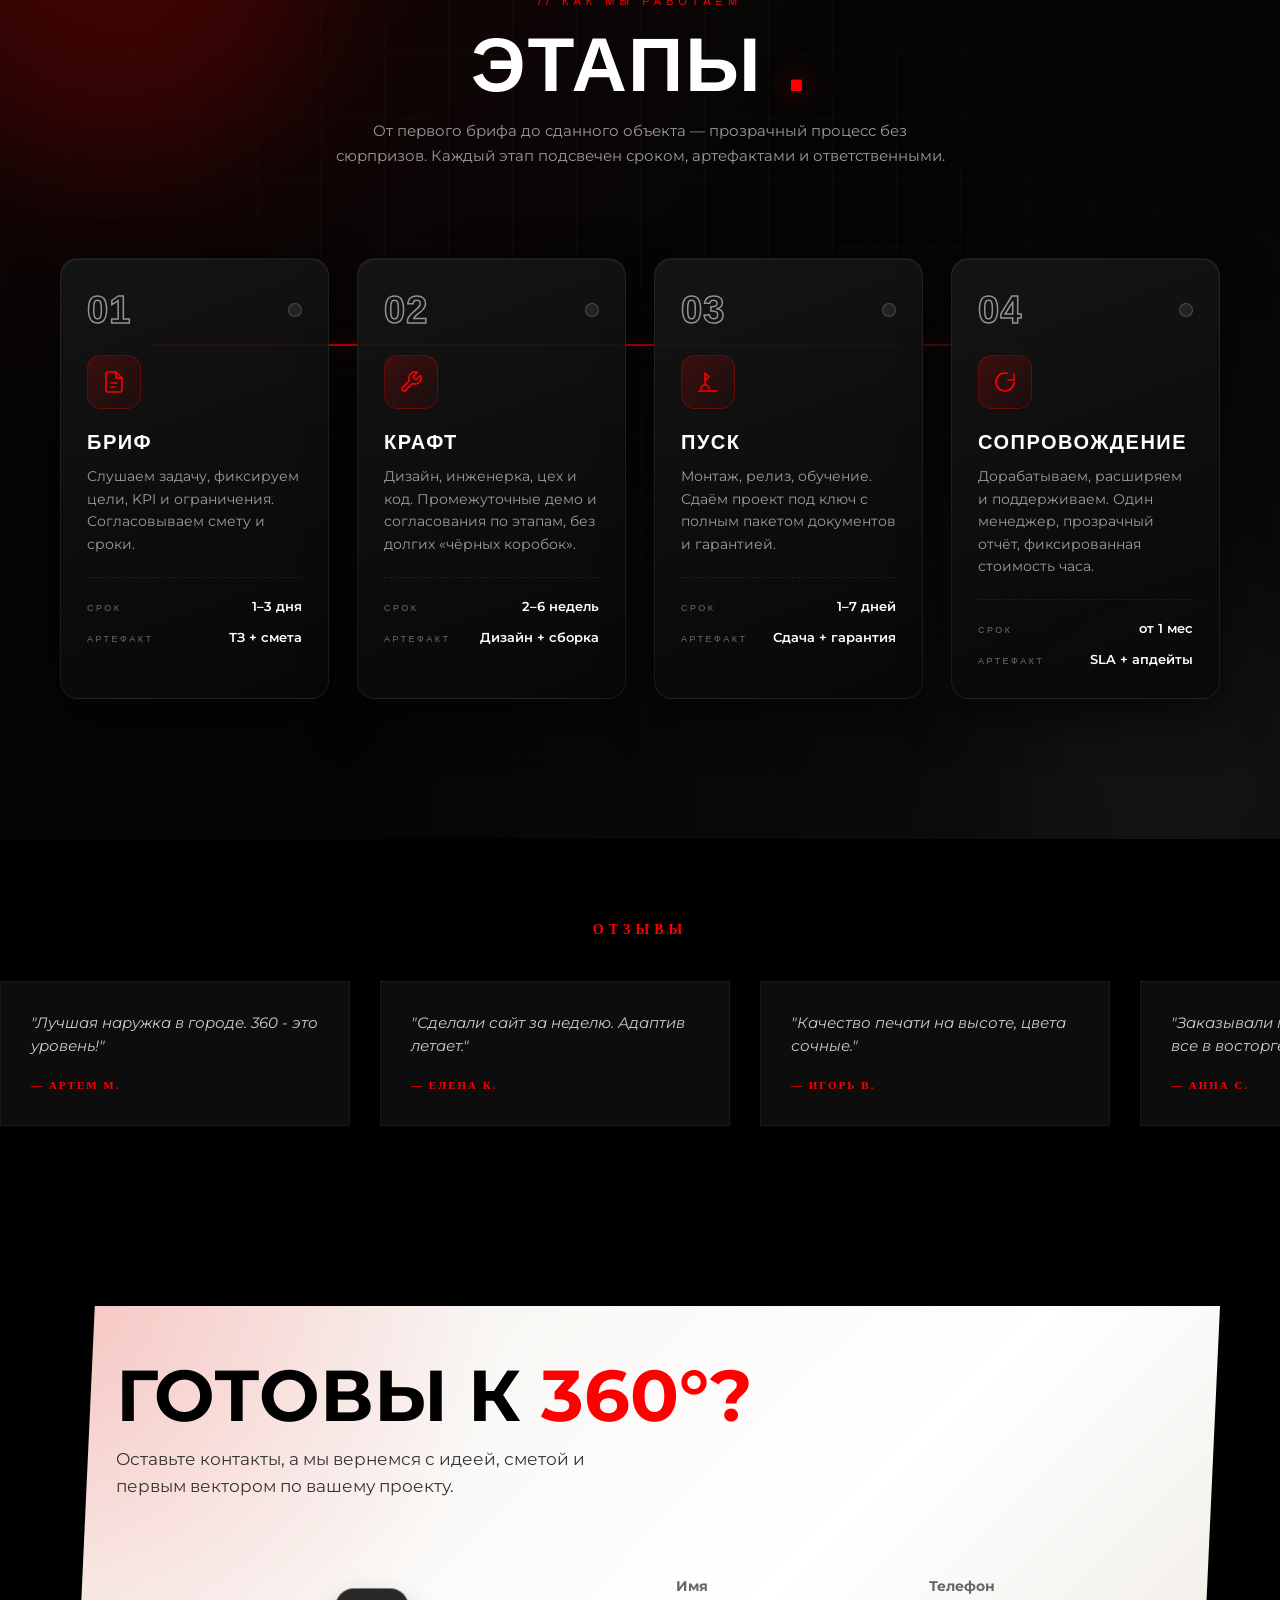
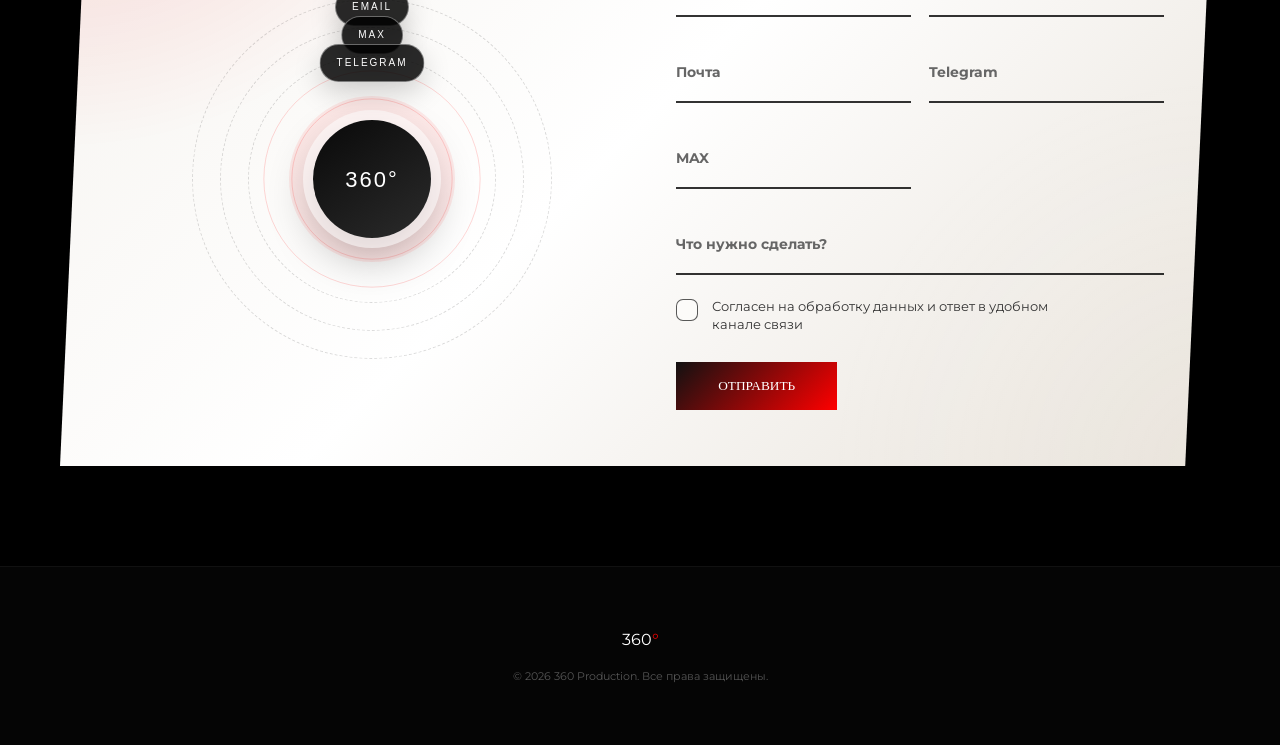
==== commit caa1266a: "feat(home): clean hero (drop SCROLL hint and orbital tags) + premium 3D ЭТАПЫ section - index.html: " ====
--- a/index.html
+++ b/index.html
@@ -65,17 +65,7 @@
                     <div class="hero-3d-layer layer-front"><img src="log.svg" alt=""></div>
                     <div class="hero-3d-glow"></div>
                 </div>
-                <div class="hero-3d-orbit">
-                    <span class="hero-3d-tag tag-1">DESIGN</span>
-                    <span class="hero-3d-tag tag-2">PRINT</span>
-                    <span class="hero-3d-tag tag-3">WEB</span>
-                    <span class="hero-3d-tag tag-4">OUTDOOR</span>
-                </div>
             </div>
-        </div>
-        <div class="hero-scroll-hint" aria-hidden="true">
-            <span>SCROLL</span>
-            <i></i>
         </div>
     </section>
 
@@ -298,13 +288,113 @@
         </div>
     </section>
 
-    <section id="steps" class="steps">
+    <section id="steps" class="steps-3d">
+        <div class="steps-bg" aria-hidden="true">
+            <span class="steps-grid"></span>
+            <span class="steps-orb steps-orb-1"></span>
+            <span class="steps-orb steps-orb-2"></span>
+        </div>
         <div class="container">
-            <h2 class="title-main">ЭТАПЫ</h2>
-            <div class="steps-wrapper">
-                <div class="step-line" data-aos="fade-right"><span class="step-num">01</span><div class="step-info"><h4>БРИФ</h4><p>Ставим цели и фиксируем задачи.</p></div></div>
-                <div class="step-line" data-aos="fade-right" data-aos-delay="200"><span class="step-num">02</span><div class="step-info"><h4>КРАФТ</h4><p>Производим конструкции и пишем код.</p></div></div>
-                <div class="step-line" data-aos="fade-right" data-aos-delay="400"><span class="step-num">03</span><div class="step-info"><h4>ПУСК</h4><p>Монтируем и передаем готовый проект.</p></div></div>
+            <div class="steps-head">
+                <span class="steps-kicker">// как мы работаем</span>
+                <h2 class="steps-title">ЭТАПЫ <span class="accent">.</span></h2>
+                <p class="steps-sub">От первого брифа до сданного объекта — прозрачный процесс без сюрпризов. Каждый этап подсвечен сроком, артефактами и ответственными.</p>
+            </div>
+
+            <div class="steps-track" role="list">
+                <div class="steps-track-line" aria-hidden="true">
+                    <span class="steps-track-progress"></span>
+                </div>
+
+                <article class="step-card" role="listitem" data-step="01" data-aos="fade-up">
+                    <div class="step-card-inner">
+                        <div class="step-card-top">
+                            <span class="step-num">01</span>
+                            <span class="step-dot" aria-hidden="true"></span>
+                        </div>
+                        <div class="step-icon" aria-hidden="true">
+                            <svg viewBox="0 0 24 24" fill="none" stroke="currentColor" stroke-width="1.6" stroke-linecap="round" stroke-linejoin="round">
+                                <path d="M14 2H6a2 2 0 0 0-2 2v16a2 2 0 0 0 2 2h12a2 2 0 0 0 2-2V8z"/>
+                                <polyline points="14 2 14 8 20 8"/>
+                                <line x1="9" y1="13" x2="15" y2="13"/>
+                                <line x1="9" y1="17" x2="13" y2="17"/>
+                            </svg>
+                        </div>
+                        <h3 class="step-title">БРИФ</h3>
+                        <p class="step-desc">Слушаем задачу, фиксируем цели, KPI и ограничения. Согласовываем смету и сроки.</p>
+                        <ul class="step-meta">
+                            <li><span>Срок</span><b>1–3 дня</b></li>
+                            <li><span>Артефакт</span><b>ТЗ + смета</b></li>
+                        </ul>
+                    </div>
+                    <span class="step-glow" aria-hidden="true"></span>
+                </article>
+
+                <article class="step-card" role="listitem" data-step="02" data-aos="fade-up" data-aos-delay="120">
+                    <div class="step-card-inner">
+                        <div class="step-card-top">
+                            <span class="step-num">02</span>
+                            <span class="step-dot" aria-hidden="true"></span>
+                        </div>
+                        <div class="step-icon" aria-hidden="true">
+                            <svg viewBox="0 0 24 24" fill="none" stroke="currentColor" stroke-width="1.6" stroke-linecap="round" stroke-linejoin="round">
+                                <path d="M14.7 6.3a1 1 0 0 0 0 1.4l1.6 1.6a1 1 0 0 0 1.4 0l3.77-3.77a6 6 0 0 1-7.94 7.94l-6.91 6.91a2.12 2.12 0 0 1-3-3l6.91-6.91a6 6 0 0 1 7.94-7.94l-3.76 3.76z"/>
+                            </svg>
+                        </div>
+                        <h3 class="step-title">КРАФТ</h3>
+                        <p class="step-desc">Дизайн, инженерка, цех и код. Промежуточные демо и согласования по этапам, без долгих «чёрных коробок».</p>
+                        <ul class="step-meta">
+                            <li><span>Срок</span><b>2–6 недель</b></li>
+                            <li><span>Артефакт</span><b>Дизайн + сборка</b></li>
+                        </ul>
+                    </div>
+                    <span class="step-glow" aria-hidden="true"></span>
+                </article>
+
+                <article class="step-card" role="listitem" data-step="03" data-aos="fade-up" data-aos-delay="240">
+                    <div class="step-card-inner">
+                        <div class="step-card-top">
+                            <span class="step-num">03</span>
+                            <span class="step-dot" aria-hidden="true"></span>
+                        </div>
+                        <div class="step-icon" aria-hidden="true">
+                            <svg viewBox="0 0 24 24" fill="none" stroke="currentColor" stroke-width="1.6" stroke-linecap="round" stroke-linejoin="round">
+                                <path d="M5 19a4 4 0 1 1 8 0"/>
+                                <path d="M9 14V3l4 4-4 4"/>
+                                <path d="M21 21H3"/>
+                            </svg>
+                        </div>
+                        <h3 class="step-title">ПУСК</h3>
+                        <p class="step-desc">Монтаж, релиз, обучение. Сдаём проект под ключ с полным пакетом документов и гарантией.</p>
+                        <ul class="step-meta">
+                            <li><span>Срок</span><b>1–7 дней</b></li>
+                            <li><span>Артефакт</span><b>Сдача + гарантия</b></li>
+                        </ul>
+                    </div>
+                    <span class="step-glow" aria-hidden="true"></span>
+                </article>
+
+                <article class="step-card" role="listitem" data-step="04" data-aos="fade-up" data-aos-delay="360">
+                    <div class="step-card-inner">
+                        <div class="step-card-top">
+                            <span class="step-num">04</span>
+                            <span class="step-dot" aria-hidden="true"></span>
+                        </div>
+                        <div class="step-icon" aria-hidden="true">
+                            <svg viewBox="0 0 24 24" fill="none" stroke="currentColor" stroke-width="1.6" stroke-linecap="round" stroke-linejoin="round">
+                                <path d="M21 12a9 9 0 1 1-6.2-8.55"/>
+                                <polyline points="21 4 21 10 15 10"/>
+                            </svg>
+                        </div>
+                        <h3 class="step-title">СОПРОВОЖДЕНИЕ</h3>
+                        <p class="step-desc">Дорабатываем, расширяем и поддерживаем. Один менеджер, прозрачный отчёт, фиксированная стоимость часа.</p>
+                        <ul class="step-meta">
+                            <li><span>Срок</span><b>от 1 мес</b></li>
+                            <li><span>Артефакт</span><b>SLA + апдейты</b></li>
+                        </ul>
+                    </div>
+                    <span class="step-glow" aria-hidden="true"></span>
+                </article>
             </div>
         </div>
     </section>
@@ -422,7 +512,14 @@
     <script src="https://unpkg.com/aos@2.3.1/dist/aos.js"></script>
     <script>
         document.addEventListener('DOMContentLoaded', function() {
-            AOS.init({ duration: 800, once: true });
+            const __isNarrow = window.matchMedia('(max-width: 768px)').matches;
+            const __reduce = window.matchMedia('(prefers-reduced-motion: reduce)').matches;
+            AOS.init({
+                duration: __reduce ? 0 : (__isNarrow ? 500 : 800),
+                once: true,
+                offset: __isNarrow ? 60 : 120,
+                disable: __reduce
+            });
 
             new Swiper('.portfolioSwiper', {
                 loop: true,
@@ -507,20 +604,24 @@
 
             // ===== HERO 3D LOGO: scroll-driven rotation + pointer parallax =====
             const hero3d = document.getElementById('hero3d');
+            const isNarrowHero = window.matchMedia('(max-width: 768px)').matches;
             if (hero3d && !reduceMotion) {
                 const stage = hero3d.querySelector('.hero-3d-stage');
                 let scrollY = window.scrollY || 0;
                 let pointerX = 0;
                 let pointerY = 0;
                 let frame = null;
+                // Lighter motion on mobile/tablet (perf + reduced visual noise)
+                const spinFactor = isNarrowHero ? 0.08 : 0.18;
+                const tiltXFactor = isNarrowHero ? 0 : 8;
+                const tiltYFactor = isNarrowHero ? 0 : 12;
+                const liftCap = isNarrowHero ? 30 : 80;
 
                 const apply = () => {
-                    // base spin from scroll: 0.18deg per pixel scrolled
-                    const spin = scrollY * 0.18;
-                    // gentle tilt from pointer position relative to viewport center
-                    const tiltX = pointerY * 8;
-                    const tiltY = pointerX * 12 + spin;
-                    const lift = Math.min(scrollY * 0.05, 80);
+                    const spin = scrollY * spinFactor;
+                    const tiltX = pointerY * tiltXFactor;
+                    const tiltY = pointerX * tiltYFactor + spin;
+                    const lift = Math.min(scrollY * 0.05, liftCap);
                     stage.style.transform = `translateY(${-lift}px) rotateX(${-tiltX}deg) rotateY(${tiltY}deg)`;
                     frame = null;
                 };
@@ -534,13 +635,35 @@
                     schedule();
                 }, { passive: true });
 
-                window.addEventListener('mousemove', (e) => {
-                    pointerX = (e.clientX / window.innerWidth) - 0.5;
-                    pointerY = (e.clientY / window.innerHeight) - 0.5;
-                    schedule();
-                });
+                if (!isNarrowHero) {
+                    window.addEventListener('mousemove', (e) => {
+                        pointerX = (e.clientX / window.innerWidth) - 0.5;
+                        pointerY = (e.clientY / window.innerHeight) - 0.5;
+                        schedule();
+                    });
+                }
 
                 schedule();
+            }
+
+            // ===== STEPS: trigger connector progress line when in view =====
+            const stepsSection = document.querySelector('.steps-3d');
+            if (stepsSection) {
+                if (reduceMotion) {
+                    stepsSection.classList.add('in-view');
+                } else if ('IntersectionObserver' in window) {
+                    const stepsObserver = new IntersectionObserver((entries, obs) => {
+                        entries.forEach((entry) => {
+                            if (entry.isIntersecting) {
+                                stepsSection.classList.add('in-view');
+                                obs.unobserve(entry.target);
+                            }
+                        });
+                    }, { threshold: 0.25 });
+                    stepsObserver.observe(stepsSection);
+                } else {
+                    stepsSection.classList.add('in-view');
+                }
             }
         });
     </script>
--- a/style.css
+++ b/style.css
@@ -453,38 +453,6 @@
     animation: hero-glow-breath 4s ease-in-out infinite;
 }
 
-.hero-3d-orbit {
-    position: absolute;
-    inset: -8%;
-    border-radius: 50%;
-    transform: rotateX(70deg);
-    transform-style: preserve-3d;
-    animation: hero-ring-spin 22s linear infinite;
-}
-
-.hero-3d-tag {
-    position: absolute;
-    top: 50%;
-    left: 50%;
-    font-family: 'Syncopate', sans-serif;
-    font-weight: 700;
-    font-size: 11px;
-    letter-spacing: 4px;
-    color: #fff;
-    padding: 7px 12px;
-    background: rgba(0, 0, 0, 0.78);
-    border: 1px solid rgba(255, 0, 0, 0.55);
-    border-radius: 999px;
-    transform-origin: center;
-    box-shadow: 0 8px 24px rgba(255, 0, 0, 0.25);
-    backface-visibility: hidden;
-}
-
-.hero-3d-tag.tag-1 { transform: translate(-50%, -50%) rotate(0deg) translateX(46%) rotate(-72deg); }
-.hero-3d-tag.tag-2 { transform: translate(-50%, -50%) rotate(90deg) translateX(46%) rotate(-72deg); }
-.hero-3d-tag.tag-3 { transform: translate(-50%, -50%) rotate(180deg) translateX(46%) rotate(-72deg); }
-.hero-3d-tag.tag-4 { transform: translate(-50%, -50%) rotate(270deg) translateX(46%) rotate(-72deg); }
-
 @keyframes hero-ring-spin {
     from { transform: rotateX(72deg) rotateZ(0); }
     to { transform: rotateX(72deg) rotateZ(360deg); }
@@ -500,51 +468,9 @@
     50% { opacity: 0.95; transform: translateZ(-60px) scale(1.08); }
 }
 
-/* Hero scroll hint */
-.hero-scroll-hint {
-    position: absolute;
-    left: 50%;
-    bottom: 28px;
-    transform: translateX(-50%);
-    display: flex;
-    flex-direction: column;
-    align-items: center;
-    gap: 10px;
-    color: rgba(255, 255, 255, 0.55);
-    font-family: 'Syncopate', sans-serif;
-    font-size: 10px;
-    letter-spacing: 4px;
-    z-index: 2;
-    pointer-events: none;
-}
-
-.hero-scroll-hint i {
-    width: 1px;
-    height: 38px;
-    background: linear-gradient(to bottom, rgba(255, 0, 0, 0.0), var(--red));
-    position: relative;
-    overflow: hidden;
-}
-
-.hero-scroll-hint i::after {
-    content: "";
-    position: absolute;
-    left: 0;
-    top: -38px;
-    width: 100%;
-    height: 38px;
-    background: linear-gradient(to bottom, transparent, var(--red));
-    animation: scroll-line 1.8s ease-in-out infinite;
-}
-
-@keyframes scroll-line {
-    0% { transform: translateY(0); }
-    100% { transform: translateY(76px); }
-}
-
 @media (prefers-reduced-motion: reduce) {
     .hero-3d-ring.r1, .hero-3d-ring.r2, .hero-3d-ring.r3,
-    .hero-3d-orbit, .hero-3d-glow, .hero-scroll-hint i::after { animation: none; }
+    .hero-3d-glow { animation: none; }
 }
 
 /* --- О НАС --- */
@@ -942,22 +868,319 @@
     .s-card-shine { display: none; }
 }
 
-/* --- ЭТАПЫ --- */
-.steps { padding: 80px 0; background: #050505; }
-
-.step-line { 
-    display: flex; 
-    align-items: center; 
-    gap: 25px; 
-    padding: 25px; 
-    border-bottom: 1px solid #111; 
-}
-
-.step-num { 
-    font-family: 'Syncopate'; 
-    font-size: 30px; 
-    color: var(--red); 
-    opacity: 0.2; 
+/* --- ЭТАПЫ (premium 3D) --- */
+.steps-3d {
+    position: relative;
+    padding: 130px 0 140px;
+    background:
+        radial-gradient(ellipse at 12% 0%, rgba(255, 0, 0, 0.08), transparent 45%),
+        radial-gradient(ellipse at 90% 100%, rgba(255, 255, 255, 0.03), transparent 50%),
+        #050505;
+    overflow: hidden;
+    isolation: isolate;
+}
+
+.steps-bg {
+    position: absolute;
+    inset: 0;
+    pointer-events: none;
+    z-index: 0;
+}
+.steps-grid {
+    position: absolute;
+    inset: 0;
+    background-image:
+        linear-gradient(to right, rgba(255, 255, 255, 0.04) 1px, transparent 1px),
+        linear-gradient(to bottom, rgba(255, 255, 255, 0.04) 1px, transparent 1px);
+    background-size: 64px 64px;
+    mask-image: radial-gradient(ellipse at 50% 40%, #000 35%, transparent 75%);
+    -webkit-mask-image: radial-gradient(ellipse at 50% 40%, #000 35%, transparent 75%);
+    opacity: 0.55;
+}
+.steps-orb {
+    position: absolute;
+    border-radius: 50%;
+    filter: blur(70px);
+    opacity: 0.55;
+}
+.steps-orb-1 {
+    width: 420px; height: 420px;
+    top: -120px; left: -100px;
+    background: rgba(255, 0, 0, 0.32);
+    animation: steps-orb-float 14s ease-in-out infinite alternate;
+}
+.steps-orb-2 {
+    width: 360px; height: 360px;
+    bottom: -120px; right: -80px;
+    background: rgba(255, 255, 255, 0.05);
+    animation: steps-orb-float 18s ease-in-out infinite alternate-reverse;
+}
+@keyframes steps-orb-float {
+    0% { transform: translate(0, 0) scale(1); }
+    100% { transform: translate(40px, -30px) scale(1.08); }
+}
+
+.steps-3d .container { position: relative; z-index: 1; }
+
+.steps-head {
+    text-align: center;
+    margin-bottom: 90px;
+    display: flex;
+    flex-direction: column;
+    align-items: center;
+    gap: 16px;
+}
+.steps-kicker {
+    font-family: 'Syncopate', sans-serif;
+    font-size: 11px;
+    letter-spacing: 5px;
+    color: var(--red);
+    text-transform: uppercase;
+}
+.steps-title {
+    font-family: 'Syncopate', sans-serif;
+    font-size: clamp(36px, 6vw, 78px);
+    color: #fff;
+    letter-spacing: 2px;
+    line-height: 1;
+    margin: 0;
+}
+.steps-title .accent {
+    color: var(--red);
+    text-shadow: 0 0 28px rgba(255, 0, 0, 0.7);
+}
+.steps-sub {
+    color: #9a9a9a;
+    font-size: 15px;
+    line-height: 1.65;
+    max-width: 620px;
+    margin: 0;
+}
+
+.steps-track {
+    position: relative;
+    display: grid;
+    grid-template-columns: repeat(4, minmax(0, 1fr));
+    gap: 28px;
+    perspective: 1400px;
+}
+
+/* Connector line behind cards */
+.steps-track-line {
+    position: absolute;
+    top: 86px;
+    left: 8%;
+    right: 8%;
+    height: 2px;
+    background: linear-gradient(90deg, transparent, rgba(255, 255, 255, 0.08) 12%, rgba(255, 255, 255, 0.08) 88%, transparent);
+    pointer-events: none;
+    z-index: 0;
+}
+.steps-track-progress {
+    position: absolute;
+    inset: 0;
+    background: linear-gradient(90deg, var(--red), rgba(255, 0, 0, 0.85), transparent 90%);
+    box-shadow: 0 0 18px rgba(255, 0, 0, 0.55);
+    transform-origin: left center;
+    transform: scaleX(0);
+    transition: transform 1.4s cubic-bezier(.22,.65,.3,1);
+}
+.steps-3d.in-view .steps-track-progress { transform: scaleX(1); }
+
+/* Step card */
+.step-card {
+    position: relative;
+    z-index: 1;
+    transform-style: preserve-3d;
+}
+.step-card-inner {
+    position: relative;
+    height: 100%;
+    padding: 32px 26px 28px;
+    border-radius: 18px;
+    background:
+        linear-gradient(160deg, rgba(22, 22, 22, 0.92), rgba(8, 8, 8, 0.92));
+    border: 1px solid rgba(255, 255, 255, 0.07);
+    box-shadow:
+        0 18px 48px rgba(0, 0, 0, 0.55),
+        inset 0 1px 0 rgba(255, 255, 255, 0.05);
+    overflow: hidden;
+    transition: transform 0.5s cubic-bezier(.22,.65,.3,1), border-color 0.4s, box-shadow 0.5s;
+    backface-visibility: hidden;
+}
+.step-card-inner::before {
+    content: "";
+    position: absolute;
+    inset: 0;
+    background:
+        radial-gradient(circle at 30% 0%, rgba(255, 0, 0, 0.18), transparent 55%),
+        linear-gradient(180deg, transparent 60%, rgba(255, 0, 0, 0.05));
+    opacity: 0;
+    transition: opacity 0.5s;
+    pointer-events: none;
+}
+.step-card-inner::after {
+    content: "";
+    position: absolute;
+    top: 0; left: -100%;
+    width: 60%;
+    height: 100%;
+    background: linear-gradient(110deg, transparent, rgba(255, 255, 255, 0.08), transparent);
+    transition: left 0.9s cubic-bezier(.22,.65,.3,1);
+    pointer-events: none;
+}
+.step-card:hover .step-card-inner {
+    transform: translateY(-10px) rotateX(2deg);
+    border-color: rgba(255, 0, 0, 0.55);
+    box-shadow:
+        0 30px 70px rgba(0, 0, 0, 0.65),
+        0 12px 32px rgba(255, 0, 0, 0.32),
+        inset 0 1px 0 rgba(255, 255, 255, 0.08);
+}
+.step-card:hover .step-card-inner::before { opacity: 1; }
+.step-card:hover .step-card-inner::after { left: 130%; }
+
+.step-glow {
+    position: absolute;
+    inset: -20px;
+    border-radius: 28px;
+    background: radial-gradient(ellipse at 50% 0%, rgba(255, 0, 0, 0.45), transparent 60%);
+    filter: blur(28px);
+    opacity: 0;
+    transform: translateZ(-40px);
+    transition: opacity 0.5s;
+    pointer-events: none;
+    z-index: -1;
+}
+.step-card:hover .step-glow { opacity: 0.9; }
+
+.step-card-top {
+    display: flex;
+    align-items: center;
+    justify-content: space-between;
+    margin-bottom: 26px;
+}
+.step-num {
+    font-family: 'Syncopate', sans-serif;
+    font-weight: 700;
+    font-size: 38px;
+    line-height: 1;
+    color: transparent;
+    -webkit-text-stroke: 1.5px rgba(255, 255, 255, 0.55);
+    letter-spacing: 1px;
+    transition: color 0.4s, -webkit-text-stroke-color 0.4s, text-shadow 0.4s;
+}
+.step-card:hover .step-num {
+    color: var(--red);
+    -webkit-text-stroke-color: var(--red);
+    text-shadow: 0 0 24px rgba(255, 0, 0, 0.8);
+}
+.step-dot {
+    position: relative;
+    width: 14px;
+    height: 14px;
+    border-radius: 50%;
+    background: rgba(255, 255, 255, 0.08);
+    border: 1px solid rgba(255, 255, 255, 0.18);
+    transition: background 0.3s, border-color 0.3s, box-shadow 0.3s;
+}
+.step-dot::after {
+    content: "";
+    position: absolute;
+    inset: -8px;
+    border-radius: 50%;
+    background: rgba(255, 0, 0, 0.6);
+    opacity: 0;
+    filter: blur(6px);
+    transition: opacity 0.4s;
+}
+.step-card:hover .step-dot {
+    background: var(--red);
+    border-color: var(--red);
+    box-shadow: 0 0 16px rgba(255, 0, 0, 0.8);
+}
+.step-card:hover .step-dot::after { opacity: 1; }
+
+.step-icon {
+    width: 54px;
+    height: 54px;
+    display: grid;
+    place-items: center;
+    border-radius: 14px;
+    background: linear-gradient(135deg, rgba(255, 0, 0, 0.18), rgba(255, 0, 0, 0.04));
+    border: 1px solid rgba(255, 0, 0, 0.28);
+    color: var(--red);
+    margin-bottom: 22px;
+    transition: transform 0.5s cubic-bezier(.22,.65,.3,1), border-color 0.4s, box-shadow 0.4s;
+}
+.step-icon svg { width: 24px; height: 24px; }
+.step-card:hover .step-icon {
+    transform: rotate(-6deg) scale(1.06);
+    border-color: rgba(255, 0, 0, 0.7);
+    box-shadow: 0 14px 32px rgba(255, 0, 0, 0.32);
+}
+
+.step-title {
+    font-family: 'Syncopate', sans-serif;
+    font-size: 20px;
+    letter-spacing: 1.5px;
+    color: #fff;
+    margin: 0 0 12px;
+    line-height: 1.1;
+}
+.step-desc {
+    font-size: 14px;
+    line-height: 1.6;
+    color: #9c9c9c;
+    margin: 0 0 22px;
+    min-height: 80px;
+}
+
+.step-meta {
+    list-style: none;
+    margin: 0;
+    padding: 18px 0 0;
+    display: grid;
+    gap: 10px;
+    border-top: 1px dashed rgba(255, 255, 255, 0.08);
+}
+.step-meta li {
+    display: flex;
+    align-items: baseline;
+    justify-content: space-between;
+    gap: 10px;
+    font-size: 12px;
+}
+.step-meta span {
+    font-family: 'Syncopate', sans-serif;
+    letter-spacing: 2.5px;
+    color: rgba(255, 255, 255, 0.4);
+    text-transform: uppercase;
+    font-size: 9px;
+}
+.step-meta b {
+    font-family: 'Montserrat', sans-serif;
+    font-weight: 600;
+    color: #fff;
+    font-size: 13px;
+    text-align: right;
+}
+
+@media (prefers-reduced-motion: reduce) {
+    .steps-orb,
+    .step-card-inner,
+    .step-glow,
+    .step-icon,
+    .step-num,
+    .step-dot,
+    .steps-track-progress { animation: none !important; transition: none !important; }
+    .steps-3d.in-view .steps-track-progress { transform: scaleX(1); }
+    .step-card:hover .step-card-inner { transform: none; }
+}
+@media (hover: none) {
+    .step-card:hover .step-card-inner { transform: none; }
+    .step-card:hover .step-card-inner::before { opacity: 0.6; }
+    .step-card:hover .step-icon { transform: none; }
 }
 
 /* --- SECTION REVIEWS (БЕГУЩАЯ СТРОКА) --- */
@@ -1417,6 +1640,33 @@
     margin: 0; 
 }
 
+/* --- ЭТАПЫ: адаптив --- */
+@media (max-width: 1100px) {
+    .steps-track { grid-template-columns: repeat(2, minmax(0, 1fr)); gap: 24px; }
+    .steps-track-line { display: none; }
+}
+
+@media (max-width: 768px) {
+    .steps-3d { padding: 90px 0 100px; }
+    .steps-head { margin-bottom: 56px; gap: 12px; }
+    .step-card-inner { padding: 28px 22px 24px; }
+    .step-num { font-size: 32px; }
+    .step-icon { width: 48px; height: 48px; margin-bottom: 18px; }
+    .step-title { font-size: 18px; }
+    .step-desc { font-size: 13.5px; min-height: 0; margin-bottom: 18px; }
+}
+
+@media (max-width: 540px) {
+    .steps-3d { padding: 72px 0 84px; }
+    .steps-track { grid-template-columns: 1fr; gap: 16px; }
+    .steps-orb-1 { width: 280px; height: 280px; opacity: 0.4; }
+    .steps-orb-2 { display: none; }
+    .step-card-inner { padding: 24px 20px; }
+    .step-meta li { font-size: 12px; }
+    .step-meta span { font-size: 8px; letter-spacing: 2px; }
+    .step-meta b { font-size: 12.5px; }
+}
+
 /* --- ГЛОБАЛЬНЫЙ АДАПТИВ (1000px и ниже) --- */
 @media (max-width: 1000px) {
     .title-main, 
@@ -1446,7 +1696,7 @@
         opacity: 0.32;
         z-index: 0;
     }
-    .hero-content { z-index: 2; }
+    .hero-content { z-index: 2; position: relative; }
     .hero-3d-stage { width: min(440px, 78vw); }
 
     .hero-overlay {
@@ -1464,10 +1714,7 @@
 
     .stats { justify-content: center; }
 
-    .step-line {
-        flex-direction: column;
-        text-align: center;
-    }
+
 
     .s-card { text-align: center; }
     .s-card-3d { text-align: left; }
@@ -1508,8 +1755,16 @@
     .nav-links a { font-size: 20px; margin: 15px 0; }
 
     .services-grid { grid-template-columns: 1fr; }
-    .services-grid-3d { grid-template-columns: 1fr; gap: 20px; }
-    .s-card-3d { height: auto; min-height: 280px; }
+    /* Keep Arsenal as 2 columns on small tablets — drop to 1 column only below 640px */
+    .s-card-icon { width: 48px; height: 48px; padding: 10px; }
+
+    /* Hero 3D simplification on tablet/mobile — drop visual noise so text reads first */
+    .hero-3d { opacity: 0.22; }
+    .hero-3d-rings .r2,
+    .hero-3d-rings .r3 { display: none; }
+    .hero-3d-glow { opacity: 0.5; }
+    .hero-3d-stage { width: min(360px, 76vw); }
+    .hero h1 { font-size: clamp(40px, 13vw, 80px); }
     
     .form-wrapper { 
         clip-path: none;
@@ -1602,9 +1857,28 @@
     }
 }
 
+@media (max-width: 640px) {
+    .services-grid-3d { grid-template-columns: 1fr; gap: 18px; }
+    .s-card-3d { height: auto; min-height: 260px; }
+    .s-card-index { font-size: 110px; right: 14px; bottom: -14px; }
+    .s-card-body h3 { font-size: 18px; }
+    .s-card-body p { font-size: 13px; }
+}
+
 @media (max-width: 480px) {
-    .hero h1 { font-size: 42px; }
+    .hero h1 { font-size: 38px; line-height: 1.05; }
+    .hero p { font-size: 14px; }
     .stats { flex-direction: column; gap: 20px; }
+
+    /* Tighter Arsenal cards on small mobile */
+    .s-card-3d { min-height: 240px; border-radius: 14px; }
+    .s-card-inner { padding: 22px 20px 20px; }
+    .s-card-index { font-size: 92px; bottom: -10px; right: 10px; opacity: 0.55; }
+    .s-card-cta span { font-size: 11px; letter-spacing: 2.5px; }
+
+    /* Pull hero 3D logo back further on small screens */
+    .hero-3d { opacity: 0.16; }
+    .hero-3d-stage { width: min(280px, 70vw); }
 
     .form-wrapper {
         padding: 22px 14px 20px;
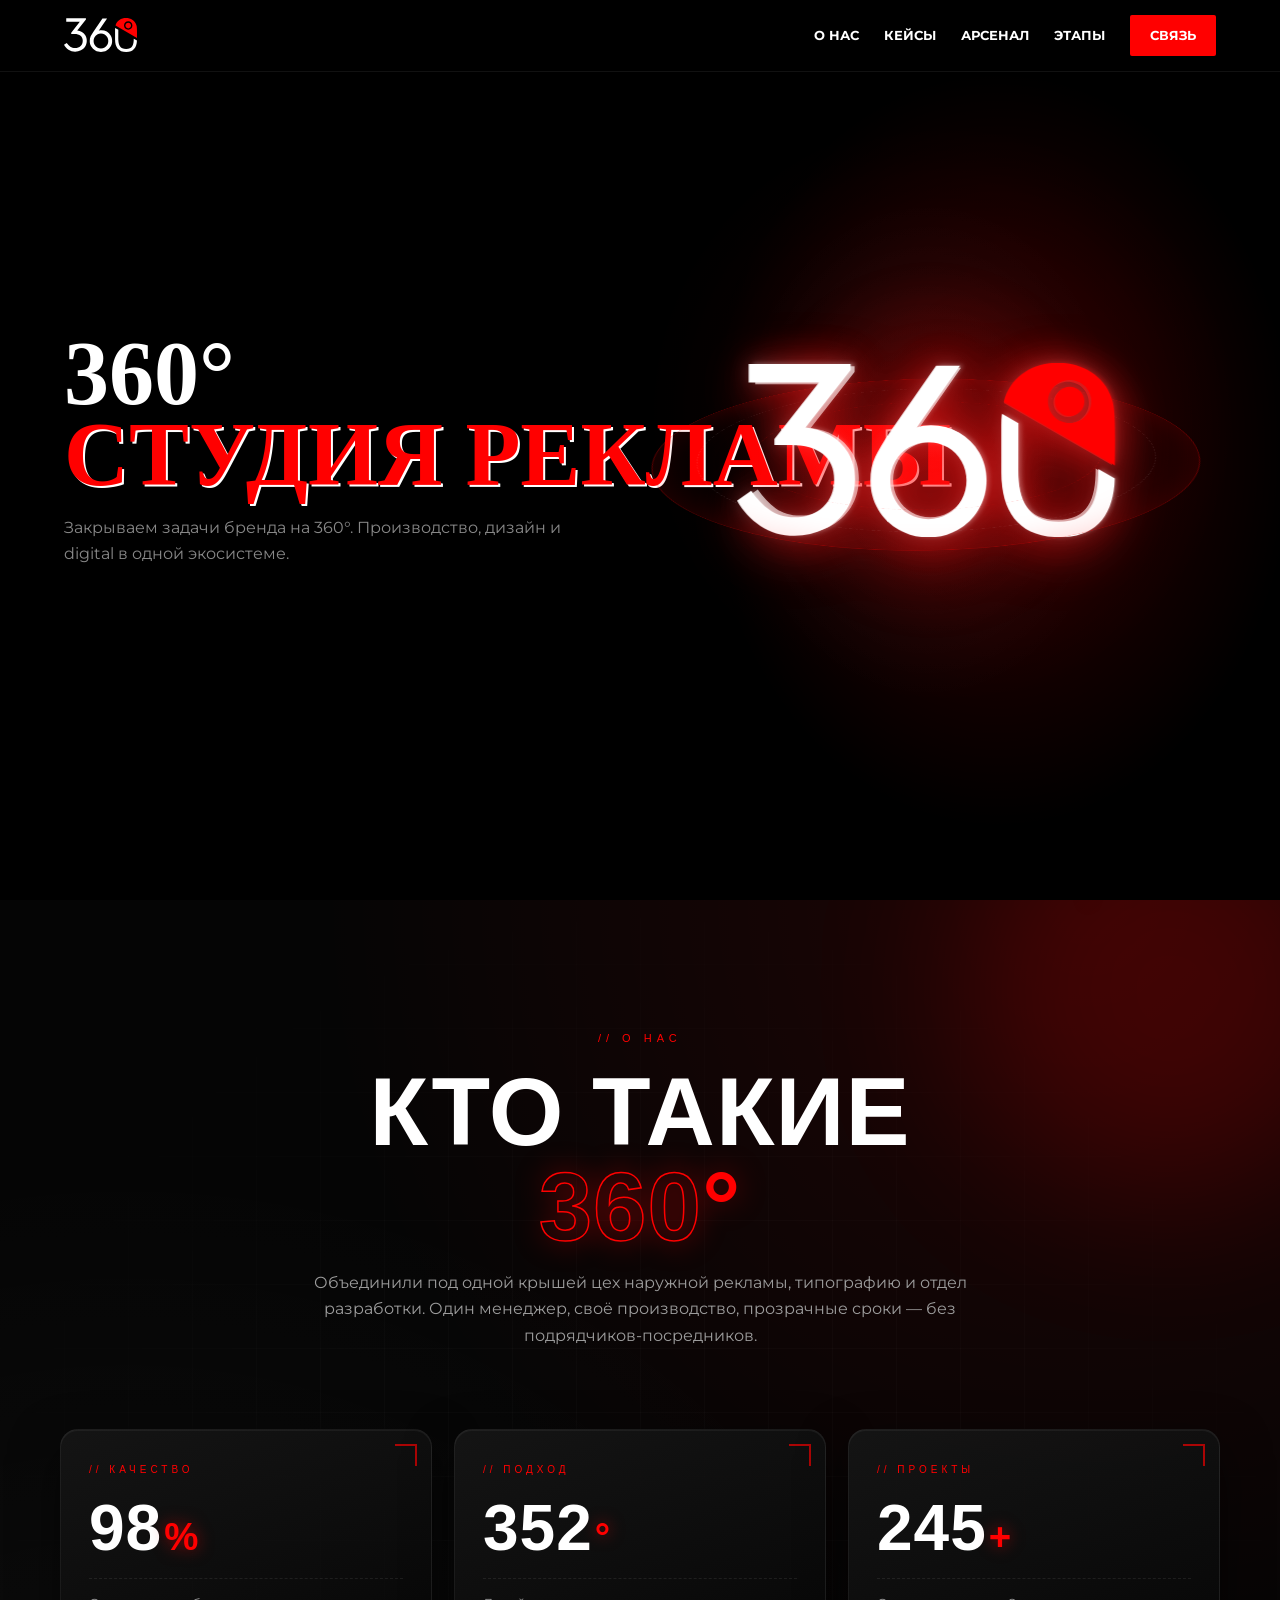
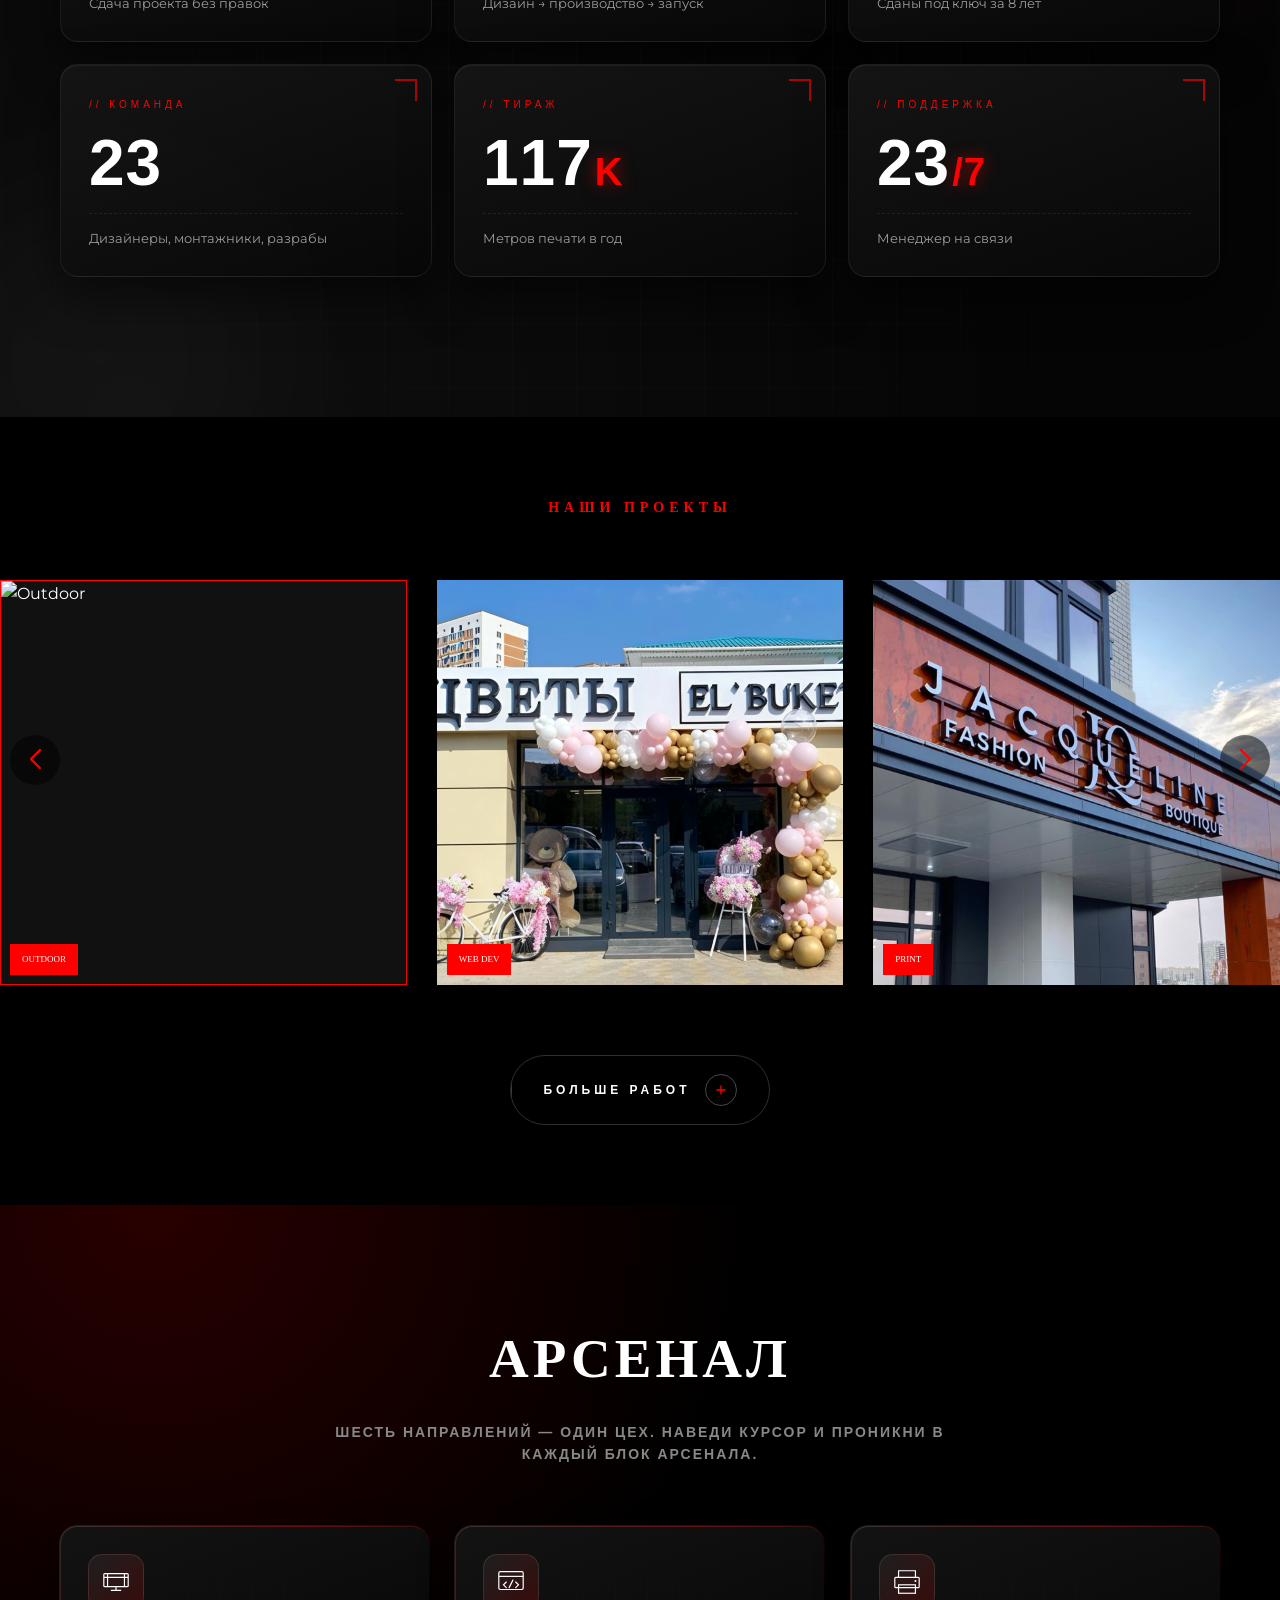
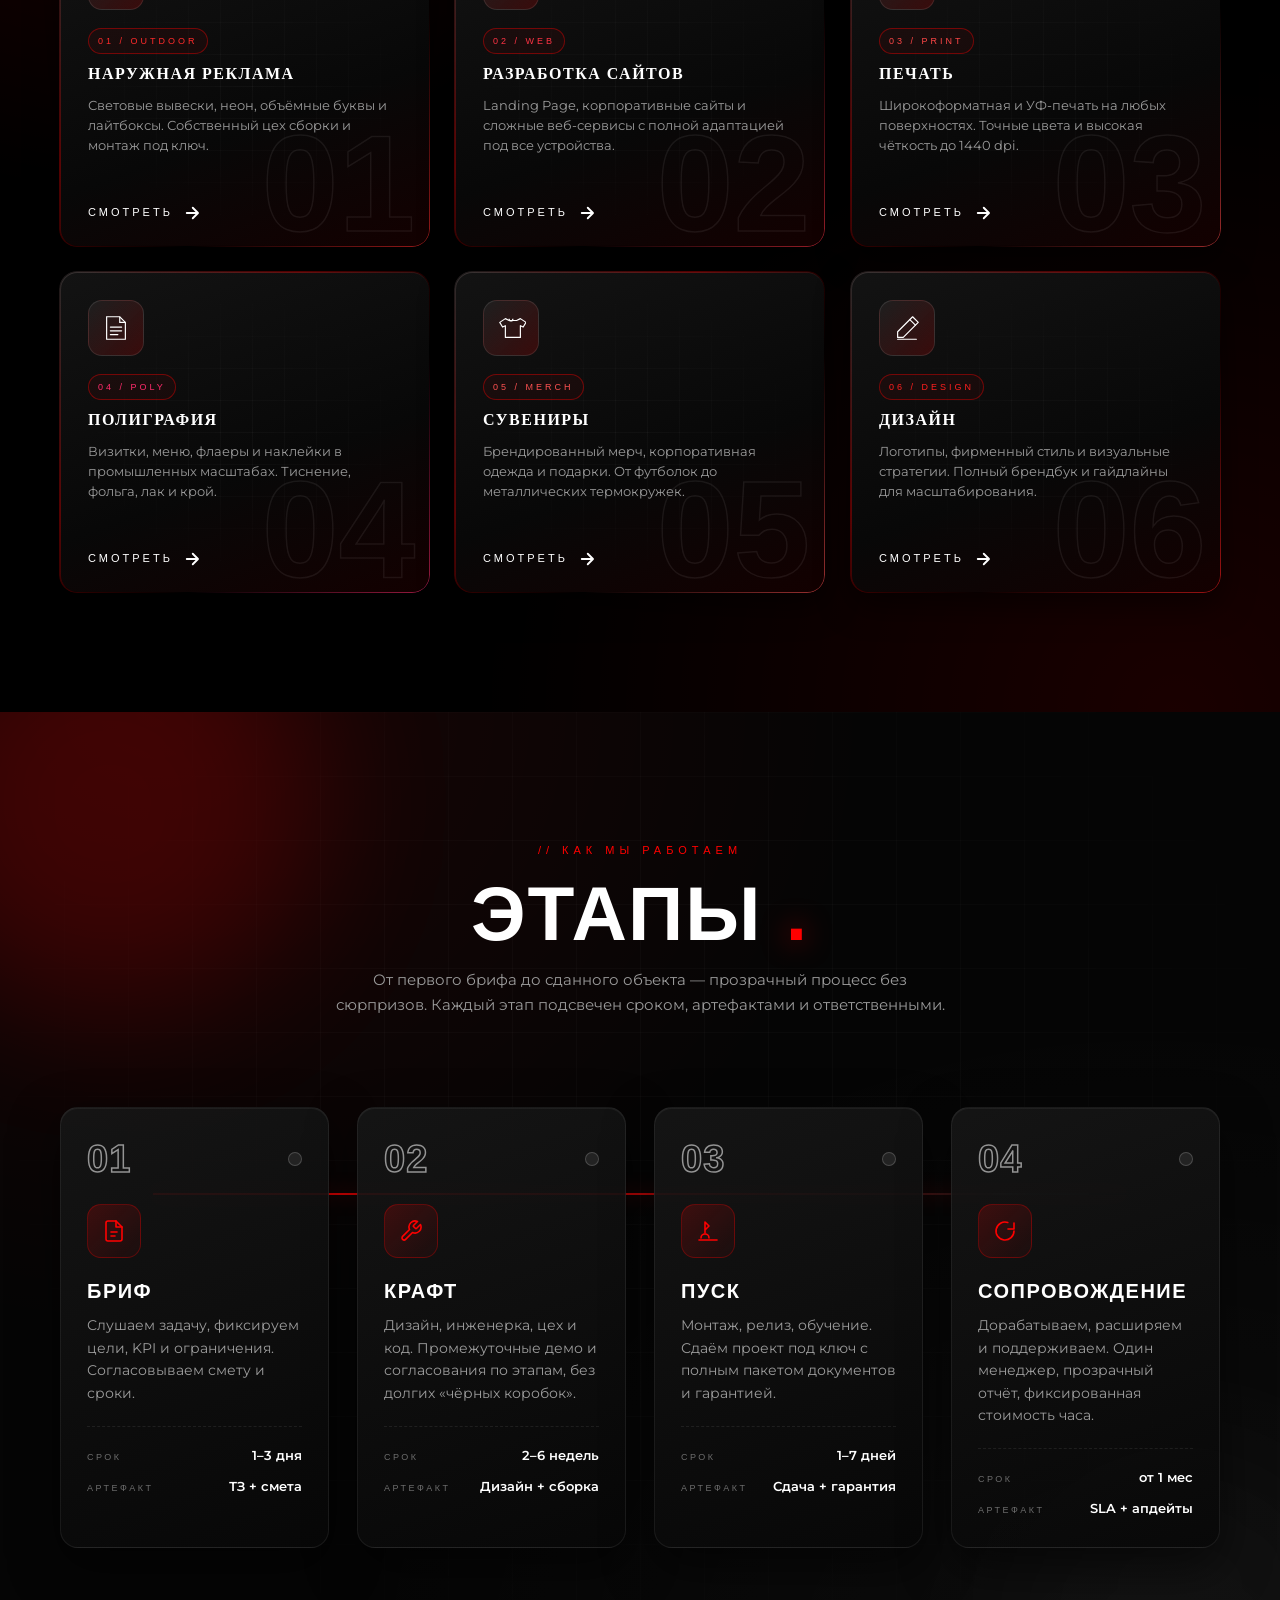
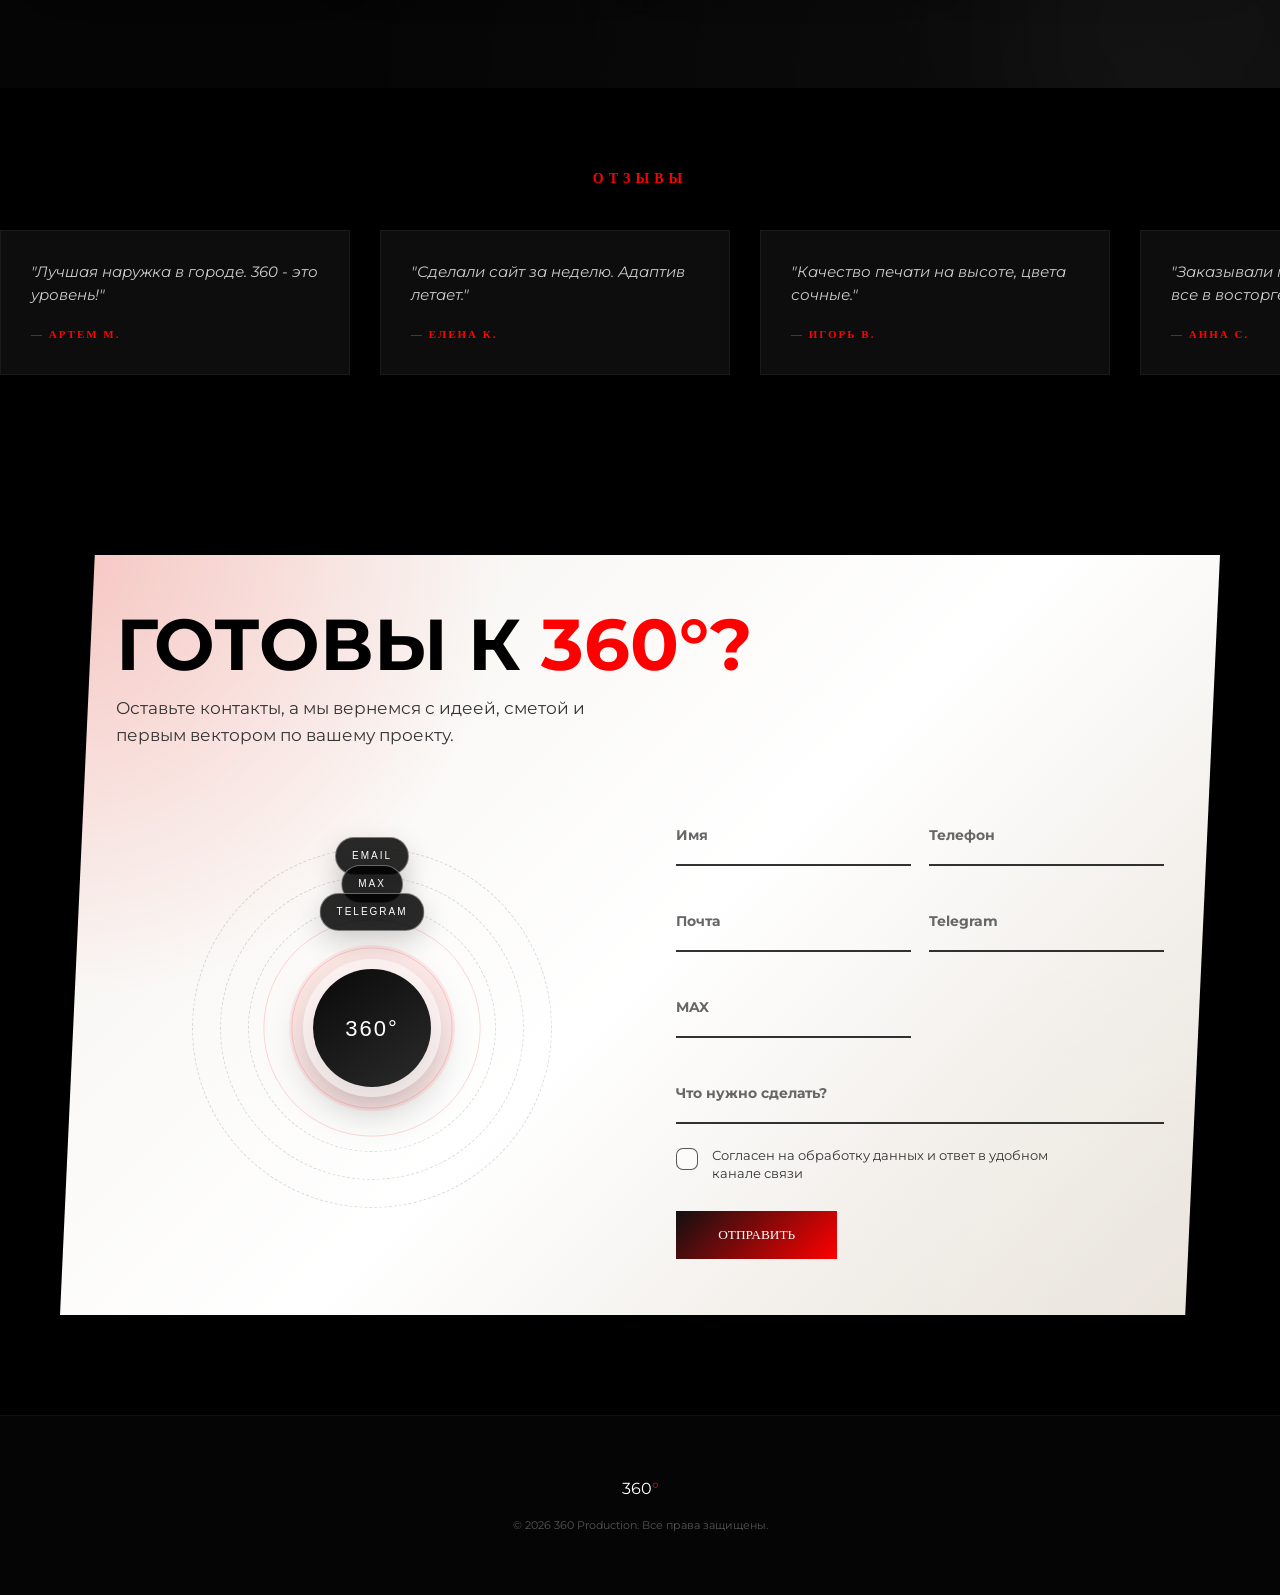
==== commit 56c52ab7: "Premium about section + count-up stats + 'Больше работ' slider - Redesigned 'КТО ТАКИЕ 360' as premi" ====
--- a/index.html
+++ b/index.html
@@ -69,20 +69,74 @@
         </div>
     </section>
 
-    <section id="about" class="about">
+    <section id="about" class="about-pro">
+        <div class="about-bg" aria-hidden="true">
+            <span class="about-grid"></span>
+            <span class="about-orb about-orb-1"></span>
+            <span class="about-orb about-orb-2"></span>
+        </div>
         <div class="container">
-            <div class="about-flex">
-                <div class="about-title" data-aos="fade-up">
-                    <h2>КТО ТАКИЕ <span class="outline">360<span>°</span></span></h2>
-                </div>
-                <div class="about-text" data-aos="fade-up">
-                    <p>Мы объединили под одной крышей цех наружной рекламы, типографию и отдел разработки сайтов. Наш стиль - это дерзость, подкрепленная собственным производством.</p>
-                    <div class="stats">
-                        <div class="stat-item"><b>100%</b><span>Качество</span></div>
-                        <div class="stat-item"><b>360°</b><span>Подход</span></div>
-                    </div>
-                </div>
+            <div class="about-head">
+                <span class="about-kicker" data-aos="fade-up">// о нас</span>
+                <h2 class="about-headline" data-aos="fade-up">
+                    <span class="line">КТО ТАКИЕ</span>
+                    <span class="line accent">360<span class="deg">°</span></span>
+                </h2>
+                <p class="about-lead" data-aos="fade-up">
+                    Объединили под одной крышей цех наружной рекламы, типографию и отдел разработки. Один менеджер, своё производство, прозрачные сроки — без подрядчиков-посредников.
+                </p>
             </div>
+
+            <ul class="about-stats" id="aboutStats" role="list">
+                <li class="stat-card" data-aos="fade-up">
+                    <div class="stat-card-inner">
+                        <span class="stat-corner" aria-hidden="true"></span>
+                        <span class="stat-label">// качество</span>
+                        <b class="stat-value" data-counter="100" data-suffix="%">0<span class="suf">%</span></b>
+                        <span class="stat-meta">Сдача проекта без правок</span>
+                    </div>
+                </li>
+                <li class="stat-card" data-aos="fade-up" data-aos-delay="80">
+                    <div class="stat-card-inner">
+                        <span class="stat-corner" aria-hidden="true"></span>
+                        <span class="stat-label">// подход</span>
+                        <b class="stat-value" data-counter="360" data-suffix="°">0<span class="suf">°</span></b>
+                        <span class="stat-meta">Дизайн → производство → запуск</span>
+                    </div>
+                </li>
+                <li class="stat-card" data-aos="fade-up" data-aos-delay="160">
+                    <div class="stat-card-inner">
+                        <span class="stat-corner" aria-hidden="true"></span>
+                        <span class="stat-label">// проекты</span>
+                        <b class="stat-value" data-counter="250" data-suffix="+">0<span class="suf">+</span></b>
+                        <span class="stat-meta">Сданы под ключ за 8 лет</span>
+                    </div>
+                </li>
+                <li class="stat-card" data-aos="fade-up" data-aos-delay="240">
+                    <div class="stat-card-inner">
+                        <span class="stat-corner" aria-hidden="true"></span>
+                        <span class="stat-label">// команда</span>
+                        <b class="stat-value" data-counter="24" data-suffix="">0<span class="suf"></span></b>
+                        <span class="stat-meta">Дизайнеры, монтажники, разрабы</span>
+                    </div>
+                </li>
+                <li class="stat-card" data-aos="fade-up" data-aos-delay="320">
+                    <div class="stat-card-inner">
+                        <span class="stat-corner" aria-hidden="true"></span>
+                        <span class="stat-label">// тираж</span>
+                        <b class="stat-value" data-counter="120" data-suffix="K">0<span class="suf">K</span></b>
+                        <span class="stat-meta">Метров печати в год</span>
+                    </div>
+                </li>
+                <li class="stat-card" data-aos="fade-up" data-aos-delay="400">
+                    <div class="stat-card-inner">
+                        <span class="stat-corner" aria-hidden="true"></span>
+                        <span class="stat-label">// поддержка</span>
+                        <b class="stat-value" data-counter="24" data-suffix="/7">0<span class="suf">/7</span></b>
+                        <span class="stat-meta">Менеджер на связи</span>
+                    </div>
+                </li>
+            </ul>
         </div>
     </section>
 
@@ -133,6 +187,86 @@
             </div>
             <div class="swiper-button-next custom-nav"></div>
             <div class="swiper-button-prev custom-nav"></div>
+        </div>
+        <div class="container">
+            <div class="more-works-cta">
+                <button class="mw-btn" type="button" data-more-works="moreWorksHome" aria-expanded="false" aria-controls="moreWorksHome">
+                    <span class="mw-label">БОЛЬШЕ РАБОТ</span>
+                    <span class="mw-icon" aria-hidden="true">
+                        <svg viewBox="0 0 24 24" fill="none" stroke="currentColor" stroke-width="2.2" stroke-linecap="round" stroke-linejoin="round">
+                            <path d="M12 5v14M5 12h14"/>
+                        </svg>
+                    </span>
+                </button>
+            </div>
+            <div class="more-works" id="moreWorksHome" aria-hidden="false">
+                <div class="mw-frame">
+                    <div class="swiper moreWorksSwiper">
+                        <div class="swiper-wrapper">
+                            <div class="swiper-slide">
+                                <figure class="mw-card">
+                                    <img src="test1.jpg" alt="Кейс 07">
+                                    <figcaption>
+                                        <span class="mw-tag">07 / OUTDOOR</span>
+                                        <h4>Световая вывеска ритейл-сети</h4>
+                                    </figcaption>
+                                </figure>
+                            </div>
+                            <div class="swiper-slide">
+                                <figure class="mw-card">
+                                    <img src="test2.jpeg" alt="Кейс 08">
+                                    <figcaption>
+                                        <span class="mw-tag">08 / WEB</span>
+                                        <h4>Корпоративный сайт девелопера</h4>
+                                    </figcaption>
+                                </figure>
+                            </div>
+                            <div class="swiper-slide">
+                                <figure class="mw-card">
+                                    <img src="test3.jpeg" alt="Кейс 09">
+                                    <figcaption>
+                                        <span class="mw-tag">09 / PRINT</span>
+                                        <h4>Каталог премиум-коллекции</h4>
+                                    </figcaption>
+                                </figure>
+                            </div>
+                            <div class="swiper-slide">
+                                <figure class="mw-card">
+                                    <img src="test1.JPG" alt="Кейс 10">
+                                    <figcaption>
+                                        <span class="mw-tag">10 / OUTDOOR</span>
+                                        <h4>Объёмные буквы для бизнес-центра</h4>
+                                    </figcaption>
+                                </figure>
+                            </div>
+                            <div class="swiper-slide">
+                                <figure class="mw-card">
+                                    <img src="test2.jpeg" alt="Кейс 11">
+                                    <figcaption>
+                                        <span class="mw-tag">11 / WEB</span>
+                                        <h4>Лендинг для IT-стартапа</h4>
+                                    </figcaption>
+                                </figure>
+                            </div>
+                            <div class="swiper-slide">
+                                <figure class="mw-card">
+                                    <img src="test3.jpeg" alt="Кейс 12">
+                                    <figcaption>
+                                        <span class="mw-tag">12 / PRINT</span>
+                                        <h4>Брендбук food-сети</h4>
+                                    </figcaption>
+                                </figure>
+                            </div>
+                        </div>
+                    </div>
+                    <button class="mw-nav mw-prev" type="button" aria-label="Назад">
+                        <svg viewBox="0 0 24 24" fill="none" stroke="currentColor" stroke-width="2.2" stroke-linecap="round" stroke-linejoin="round"><path d="M15 18l-6-6 6-6"/></svg>
+                    </button>
+                    <button class="mw-nav mw-next" type="button" aria-label="Вперёд">
+                        <svg viewBox="0 0 24 24" fill="none" stroke="currentColor" stroke-width="2.2" stroke-linecap="round" stroke-linejoin="round"><path d="M9 6l6 6-6 6"/></svg>
+                    </button>
+                </div>
+            </div>
         </div>
     </section>
 
@@ -665,6 +799,72 @@
                     stepsSection.classList.add('in-view');
                 }
             }
+
+            // ===== ABOUT: count-up stats when section enters viewport =====
+            const statValues = document.querySelectorAll('.stat-value[data-counter]');
+            const animateCount = (el) => {
+                const target = parseInt(el.dataset.counter, 10) || 0;
+                const suffix = el.dataset.suffix || '';
+                if (reduceMotion) {
+                    el.innerHTML = target + (suffix ? `<span class="suf">${suffix}</span>` : '');
+                    return;
+                }
+                const duration = 1600;
+                const startTs = performance.now();
+                const easeOut = (t) => 1 - Math.pow(1 - t, 3);
+                const tick = (now) => {
+                    const p = Math.min((now - startTs) / duration, 1);
+                    const value = Math.round(target * easeOut(p));
+                    el.innerHTML = value + (suffix ? `<span class="suf">${suffix}</span>` : '');
+                    if (p < 1) requestAnimationFrame(tick);
+                };
+                requestAnimationFrame(tick);
+            };
+
+            if (statValues.length) {
+                if ('IntersectionObserver' in window) {
+                    const statsObserver = new IntersectionObserver((entries, obs) => {
+                        entries.forEach((entry) => {
+                            if (entry.isIntersecting) {
+                                animateCount(entry.target);
+                                obs.unobserve(entry.target);
+                            }
+                        });
+                    }, { threshold: 0.55 });
+                    statValues.forEach((el) => statsObserver.observe(el));
+                } else {
+                    statValues.forEach(animateCount);
+                }
+            }
+
+            // ===== MORE WORKS: reveal extra cases gallery on click =====
+            document.querySelectorAll('[data-more-works]').forEach((btn) => {
+                const targetId = btn.getAttribute('data-more-works');
+                const target = document.getElementById(targetId);
+                if (!target) return;
+                btn.addEventListener('click', () => {
+                    const isOpen = target.classList.toggle('is-open');
+                    btn.classList.toggle('is-open', isOpen);
+                    btn.setAttribute('aria-expanded', isOpen ? 'true' : 'false');
+                    btn.querySelector('.mw-label').textContent = isOpen ? 'СВЕРНУТЬ' : 'БОЛЬШЕ РАБОТ';
+                    if (isOpen && window.Swiper && !target.dataset.swiperInited) {
+                        new Swiper(target.querySelector('.moreWorksSwiper'), {
+                            slidesPerView: 1,
+                            spaceBetween: 18,
+                            loop: true,
+                            navigation: {
+                                nextEl: target.querySelector('.mw-next'),
+                                prevEl: target.querySelector('.mw-prev'),
+                            },
+                            breakpoints: {
+                                640: { slidesPerView: 2 },
+                                1024: { slidesPerView: 3 }
+                            }
+                        });
+                        target.dataset.swiperInited = '1';
+                    }
+                });
+            });
         });
     </script>
     <script>
--- a/style.css
+++ b/style.css
@@ -473,41 +473,235 @@
     .hero-3d-glow { animation: none; }
 }
 
-/* --- О НАС --- */
-.about { padding: 100px 0; }
-.about-flex { 
-    display: flex; 
-    flex-wrap: wrap; 
-    gap: 40px; 
-}
-
-.about-title { flex: 1; min-width: 280px; }
-.about-title h2 { font-family: 'Syncopate'; font-size: clamp(28px, 5vw, 45px); }
-.outline { color: transparent; -webkit-text-stroke: 1px var(--red); }
-
-.about-text { 
-    flex: 1.5; 
-    font-size: 16px; 
-    color: #777; 
-}
-
-.stats { 
-    display: flex; 
-    gap: 30px; 
-    margin-top: 30px; 
-}
-
-.stat-item b { 
-    font-size: 35px; 
-    color: #fff; 
-    display: block; 
-}
-
-.stat-item span { 
-    color: var(--red); 
-    font-weight: 900; 
-    font-size: 10px; 
-    text-transform: uppercase; 
+/* --- О НАС (premium) --- */
+.about-pro {
+    position: relative;
+    padding: 130px 0 140px;
+    background:
+        radial-gradient(ellipse at 85% 0%, rgba(255, 0, 0, 0.10), transparent 50%),
+        radial-gradient(ellipse at 10% 100%, rgba(255, 255, 255, 0.04), transparent 55%),
+        #050505;
+    overflow: hidden;
+    isolation: isolate;
+}
+.about-bg { position: absolute; inset: 0; pointer-events: none; z-index: 0; }
+.about-grid {
+    position: absolute;
+    inset: 0;
+    background-image:
+        linear-gradient(to right, rgba(255, 255, 255, 0.04) 1px, transparent 1px),
+        linear-gradient(to bottom, rgba(255, 255, 255, 0.04) 1px, transparent 1px);
+    background-size: 64px 64px;
+    mask-image: radial-gradient(ellipse at 50% 60%, #000 35%, transparent 80%);
+    -webkit-mask-image: radial-gradient(ellipse at 50% 60%, #000 35%, transparent 80%);
+    opacity: 0.5;
+}
+.about-orb { position: absolute; border-radius: 50%; filter: blur(80px); }
+.about-orb-1 {
+    width: 420px; height: 420px;
+    top: -120px; right: -100px;
+    background: rgba(255, 0, 0, 0.30);
+    opacity: 0.55;
+    animation: about-orb-float 16s ease-in-out infinite alternate;
+}
+.about-orb-2 {
+    width: 360px; height: 360px;
+    bottom: -120px; left: -80px;
+    background: rgba(255, 255, 255, 0.05);
+    opacity: 0.5;
+    animation: about-orb-float 20s ease-in-out infinite alternate-reverse;
+}
+@keyframes about-orb-float {
+    0% { transform: translate(0, 0) scale(1); }
+    100% { transform: translate(-30px, 30px) scale(1.06); }
+}
+
+.about-pro .container { position: relative; z-index: 1; }
+
+.about-head {
+    display: grid;
+    grid-template-columns: 1fr;
+    gap: 18px;
+    text-align: center;
+    margin-bottom: 80px;
+    align-items: center;
+    justify-items: center;
+}
+.about-kicker {
+    font-family: 'Syncopate', sans-serif;
+    font-size: 11px;
+    letter-spacing: 5px;
+    color: var(--red);
+    text-transform: uppercase;
+}
+.about-headline {
+    font-family: 'Syncopate', sans-serif;
+    font-size: clamp(40px, 7.5vw, 96px);
+    line-height: 0.95;
+    color: #fff;
+    margin: 0;
+    letter-spacing: 1px;
+    display: flex;
+    flex-direction: column;
+    gap: 4px;
+}
+.about-headline .line.accent {
+    color: transparent;
+    -webkit-text-stroke: 1.5px var(--red);
+    text-shadow: 0 0 30px rgba(255, 0, 0, 0.35);
+}
+.about-headline .deg { color: var(--red); -webkit-text-stroke: 0; }
+.about-lead {
+    color: #9c9c9c;
+    font-size: 16px;
+    line-height: 1.65;
+    max-width: 680px;
+    margin: 0;
+}
+
+/* Stats grid */
+.about-stats {
+    list-style: none;
+    margin: 0;
+    padding: 0;
+    display: grid;
+    grid-template-columns: repeat(3, minmax(0, 1fr));
+    gap: 22px;
+    perspective: 1400px;
+}
+
+.stat-card {
+    position: relative;
+    transform-style: preserve-3d;
+}
+.stat-card-inner {
+    position: relative;
+    height: 100%;
+    padding: 32px 28px 28px;
+    border-radius: 18px;
+    background:
+        linear-gradient(160deg, rgba(22, 22, 22, 0.92), rgba(8, 8, 8, 0.92));
+    border: 1px solid rgba(255, 255, 255, 0.07);
+    box-shadow:
+        0 18px 48px rgba(0, 0, 0, 0.55),
+        inset 0 1px 0 rgba(255, 255, 255, 0.05);
+    overflow: hidden;
+    transition: transform 0.5s cubic-bezier(.22,.65,.3,1), border-color 0.4s, box-shadow 0.5s;
+}
+.stat-card-inner::before {
+    content: "";
+    position: absolute;
+    inset: 0;
+    background:
+        radial-gradient(circle at 80% 0%, rgba(255, 0, 0, 0.18), transparent 55%),
+        linear-gradient(180deg, transparent 60%, rgba(255, 0, 0, 0.05));
+    opacity: 0;
+    transition: opacity 0.5s;
+    pointer-events: none;
+}
+.stat-card-inner::after {
+    content: "";
+    position: absolute;
+    top: 0; left: -100%;
+    width: 60%;
+    height: 100%;
+    background: linear-gradient(110deg, transparent, rgba(255, 255, 255, 0.07), transparent);
+    transition: left 0.9s cubic-bezier(.22,.65,.3,1);
+    pointer-events: none;
+}
+.stat-card:hover .stat-card-inner {
+    transform: translateY(-8px) rotateX(2deg);
+    border-color: rgba(255, 0, 0, 0.45);
+    box-shadow:
+        0 30px 70px rgba(0, 0, 0, 0.6),
+        0 12px 32px rgba(255, 0, 0, 0.28),
+        inset 0 1px 0 rgba(255, 255, 255, 0.08);
+}
+.stat-card:hover .stat-card-inner::before { opacity: 1; }
+.stat-card:hover .stat-card-inner::after { left: 130%; }
+
+.stat-corner {
+    position: absolute;
+    top: 14px;
+    right: 14px;
+    width: 22px;
+    height: 22px;
+    border-top: 2px solid var(--red);
+    border-right: 2px solid var(--red);
+    opacity: 0.65;
+    transition: opacity 0.3s, transform 0.3s;
+}
+.stat-card:hover .stat-corner {
+    opacity: 1;
+    transform: translate(2px, -2px);
+}
+
+.stat-label {
+    display: block;
+    font-family: 'Syncopate', sans-serif;
+    font-size: 10px;
+    letter-spacing: 4px;
+    color: var(--red);
+    text-transform: uppercase;
+    margin-bottom: 18px;
+}
+
+.stat-value {
+    display: inline-flex;
+    align-items: baseline;
+    font-family: 'Syncopate', sans-serif;
+    font-weight: 700;
+    font-size: clamp(46px, 6vw, 64px);
+    line-height: 1;
+    color: #fff;
+    letter-spacing: 1px;
+    margin: 0;
+}
+.stat-value .suf {
+    font-size: 0.6em;
+    color: var(--red);
+    margin-left: 2px;
+    text-shadow: 0 0 16px rgba(255, 0, 0, 0.55);
+}
+
+.stat-meta {
+    display: block;
+    margin-top: 18px;
+    color: #9c9c9c;
+    font-size: 13px;
+    line-height: 1.55;
+    border-top: 1px dashed rgba(255, 255, 255, 0.08);
+    padding-top: 14px;
+}
+
+@media (prefers-reduced-motion: reduce) {
+    .about-orb,
+    .stat-card-inner,
+    .stat-corner { animation: none !important; transition: none !important; }
+    .stat-card:hover .stat-card-inner { transform: none; }
+}
+@media (hover: none) {
+    .stat-card:hover .stat-card-inner { transform: none; }
+    .stat-card:hover .stat-card-inner::before { opacity: 0.4; }
+}
+
+/* About responsive */
+@media (max-width: 900px) {
+    .about-stats { grid-template-columns: repeat(2, minmax(0, 1fr)); gap: 18px; }
+}
+@media (max-width: 768px) {
+    .about-pro { padding: 90px 0 100px; }
+    .about-head { margin-bottom: 56px; gap: 14px; }
+    .stat-card-inner { padding: 26px 22px 22px; }
+    .stat-value { font-size: clamp(40px, 12vw, 54px); }
+    .stat-meta { font-size: 12.5px; padding-top: 12px; margin-top: 14px; }
+}
+@media (max-width: 540px) {
+    .about-pro { padding: 76px 0 84px; }
+    .about-stats { grid-template-columns: 1fr; gap: 14px; }
+    .about-orb-1 { width: 280px; height: 280px; opacity: 0.4; }
+    .about-orb-2 { display: none; }
+    .stat-label { font-size: 9px; letter-spacing: 3px; margin-bottom: 14px; }
 }
 
 /* --- СЛАЙДЕР ПОРТФОЛИО --- */
@@ -1670,7 +1864,6 @@
 /* --- ГЛОБАЛЬНЫЙ АДАПТИВ (1000px и ниже) --- */
 @media (max-width: 1000px) {
     .title-main, 
-    .about-title h2, 
     .section-label {
         text-align: center !important;
     }
@@ -1707,12 +1900,7 @@
 
     .hero p { margin-left: auto; margin-right: auto; }
 
-    .about-flex {
-        flex-direction: column;
-        text-align: center;
-    }
-
-    .stats { justify-content: center; }
+
 
 
 
@@ -1868,7 +2056,6 @@
 @media (max-width: 480px) {
     .hero h1 { font-size: 38px; line-height: 1.05; }
     .hero p { font-size: 14px; }
-    .stats { flex-direction: column; gap: 20px; }
 
     /* Tighter Arsenal cards on small mobile */
     .s-card-3d { min-height: 240px; border-radius: 14px; }
@@ -1905,3 +2092,199 @@
         font-size: 7px;
     }
 }
+
+/* --- БОЛЬШЕ РАБОТ (reveal slider) --- */
+.more-works-cta {
+    display: flex;
+    justify-content: center;
+    margin-top: 50px;
+}
+
+.mw-btn {
+    position: relative;
+    display: inline-flex;
+    align-items: center;
+    gap: 14px;
+    padding: 18px 32px;
+    background: transparent;
+    color: #fff;
+    border: 1px solid rgba(255, 255, 255, 0.18);
+    border-radius: 999px;
+    font-family: 'Syncopate', sans-serif;
+    font-weight: 700;
+    font-size: 12px;
+    letter-spacing: 4px;
+    cursor: pointer;
+    overflow: hidden;
+    transition: border-color 0.3s, color 0.3s, transform 0.4s cubic-bezier(.22,.65,.3,1);
+}
+.mw-btn::before {
+    content: "";
+    position: absolute;
+    inset: 0;
+    background: linear-gradient(120deg, rgba(255, 0, 0, 0.0), rgba(255, 0, 0, 0.85));
+    transform: translateX(-100%);
+    transition: transform 0.6s cubic-bezier(.22,.65,.3,1);
+    z-index: -1;
+}
+.mw-btn:hover {
+    border-color: var(--red);
+    transform: translateY(-3px);
+}
+.mw-btn:hover::before { transform: translateX(0); }
+.mw-btn .mw-icon {
+    display: grid;
+    place-items: center;
+    width: 32px;
+    height: 32px;
+    border-radius: 50%;
+    border: 1px solid rgba(255, 255, 255, 0.28);
+    color: var(--red);
+    transition: transform 0.4s cubic-bezier(.22,.65,.3,1), border-color 0.3s, background 0.3s, color 0.3s;
+}
+.mw-btn .mw-icon svg { width: 14px; height: 14px; }
+.mw-btn:hover .mw-icon {
+    border-color: #fff;
+    background: var(--red);
+    color: #fff;
+    transform: rotate(90deg);
+}
+.mw-btn.is-open .mw-icon { transform: rotate(45deg); }
+.mw-btn.is-open:hover .mw-icon { transform: rotate(135deg); }
+
+.more-works {
+    max-height: 0;
+    overflow: hidden;
+    margin-top: 0;
+    opacity: 0;
+    transition: max-height 0.7s cubic-bezier(.22,.65,.3,1), margin-top 0.5s, opacity 0.5s ease 0.1s;
+}
+.more-works.is-open {
+    max-height: 1200px;
+    margin-top: 36px;
+    opacity: 1;
+}
+
+.mw-frame {
+    position: relative;
+    padding: 28px 28px 32px;
+    border-radius: 22px;
+    background:
+        linear-gradient(160deg, rgba(20, 20, 20, 0.95), rgba(8, 8, 8, 0.95));
+    border: 1px solid rgba(255, 255, 255, 0.07);
+    box-shadow: 0 18px 48px rgba(0, 0, 0, 0.55), inset 0 1px 0 rgba(255, 255, 255, 0.04);
+    overflow: hidden;
+}
+.mw-frame::before {
+    content: "";
+    position: absolute;
+    inset: 0;
+    background: radial-gradient(ellipse at 0% 0%, rgba(255, 0, 0, 0.10), transparent 55%);
+    pointer-events: none;
+}
+
+.moreWorksSwiper { padding: 6px 4px 4px; overflow: hidden; }
+.moreWorksSwiper .swiper-wrapper { align-items: stretch; }
+.moreWorksSwiper .swiper-slide { height: auto; }
+
+.mw-card {
+    position: relative;
+    margin: 0;
+    height: 100%;
+    border-radius: 14px;
+    overflow: hidden;
+    background: #0a0a0a;
+    border: 1px solid rgba(255, 255, 255, 0.06);
+    transition: border-color 0.4s, transform 0.5s cubic-bezier(.22,.65,.3,1);
+}
+.mw-card img {
+    display: block;
+    width: 100%;
+    aspect-ratio: 4 / 3;
+    object-fit: cover;
+    transition: transform 0.7s cubic-bezier(.22,.65,.3,1);
+}
+.mw-card figcaption {
+    position: absolute;
+    inset: auto 0 0 0;
+    padding: 16px 18px 16px;
+    background: linear-gradient(180deg, transparent, rgba(0, 0, 0, 0.85));
+    color: #fff;
+}
+.mw-card .mw-tag {
+    display: block;
+    font-family: 'Syncopate', sans-serif;
+    font-size: 9px;
+    letter-spacing: 3px;
+    color: var(--red);
+    margin-bottom: 6px;
+    text-transform: uppercase;
+}
+.mw-card h4 {
+    font-family: 'Syncopate', sans-serif;
+    font-size: 14px;
+    margin: 0;
+    line-height: 1.25;
+    letter-spacing: 0.5px;
+}
+.mw-card:hover {
+    border-color: rgba(255, 0, 0, 0.55);
+    transform: translateY(-4px);
+}
+.mw-card:hover img { transform: scale(1.05); }
+
+.mw-nav {
+    position: absolute;
+    top: 50%;
+    width: 44px;
+    height: 44px;
+    display: grid;
+    place-items: center;
+    background: rgba(0, 0, 0, 0.6);
+    border: 1px solid rgba(255, 255, 255, 0.18);
+    border-radius: 50%;
+    color: #fff;
+    cursor: pointer;
+    transform: translateY(-50%);
+    backdrop-filter: blur(6px);
+    transition: background 0.3s, border-color 0.3s, transform 0.4s;
+    z-index: 5;
+}
+.mw-nav:hover { background: var(--red); border-color: var(--red); }
+.mw-nav.mw-prev { left: 14px; }
+.mw-nav.mw-next { right: 14px; }
+.mw-nav svg { width: 18px; height: 18px; }
+.mw-nav.swiper-button-disabled { opacity: 0.4; pointer-events: none; }
+
+@media (max-width: 768px) {
+    .mw-frame { padding: 22px 18px 24px; }
+    .mw-card h4 { font-size: 13px; }
+    .mw-nav { width: 38px; height: 38px; }
+    .mw-btn { padding: 16px 24px; font-size: 11px; letter-spacing: 3px; }
+}
+@media (max-width: 540px) {
+    .more-works-cta { margin-top: 36px; }
+    .more-works.is-open { margin-top: 24px; }
+    .mw-frame { padding: 18px 14px 20px; }
+    .mw-nav.mw-prev { left: 8px; }
+    .mw-nav.mw-next { right: 8px; }
+    .mw-btn { padding: 14px 20px; gap: 10px; }
+    .mw-btn .mw-icon { width: 26px; height: 26px; }
+    .mw-btn .mw-icon svg { width: 12px; height: 12px; }
+}
+
+@media (prefers-reduced-motion: reduce) {
+    .more-works,
+    .mw-card,
+    .mw-card img,
+    .mw-btn,
+    .mw-btn .mw-icon { transition: none !important; }
+    .mw-btn:hover { transform: none; }
+    .mw-card:hover { transform: none; }
+    .mw-card:hover img { transform: none; }
+}
+@media (hover: none) {
+    .mw-btn:hover { transform: none; }
+    .mw-card:hover { transform: none; }
+    .mw-card:hover img { transform: none; }
+}
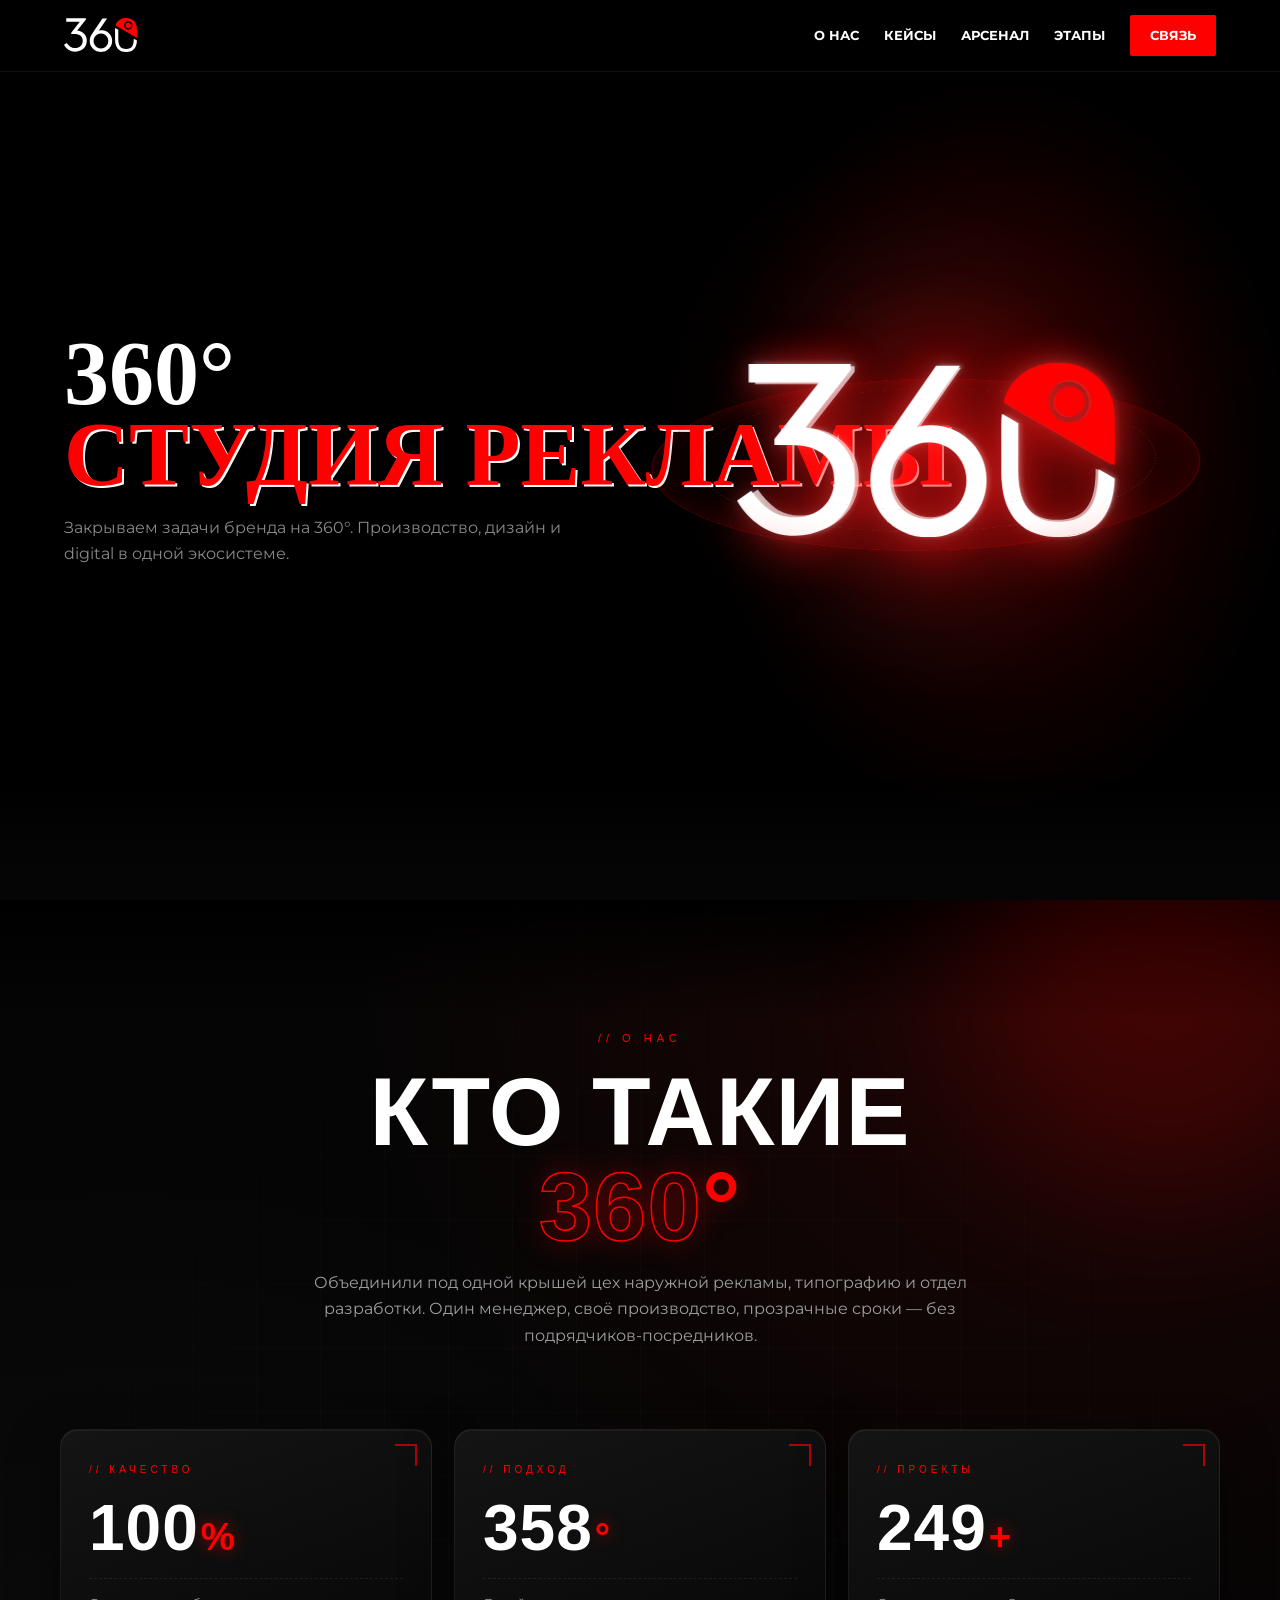
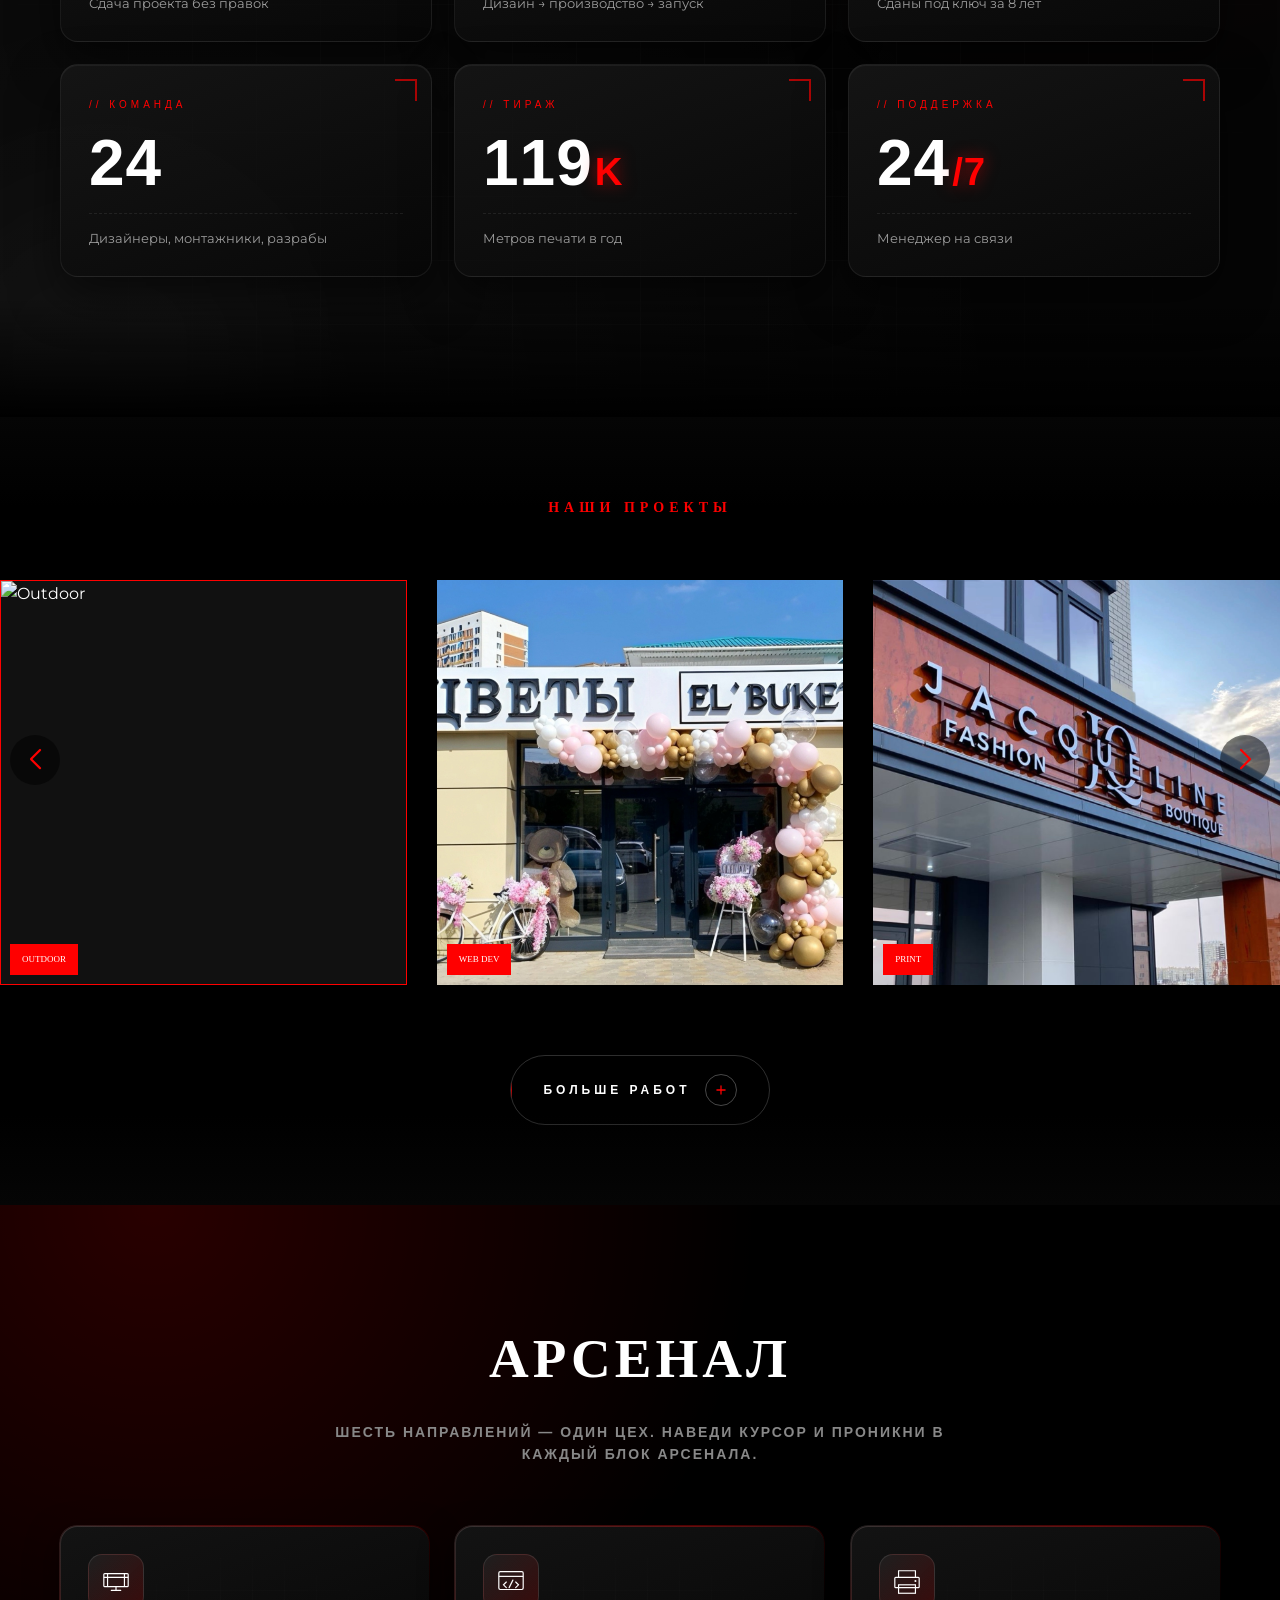
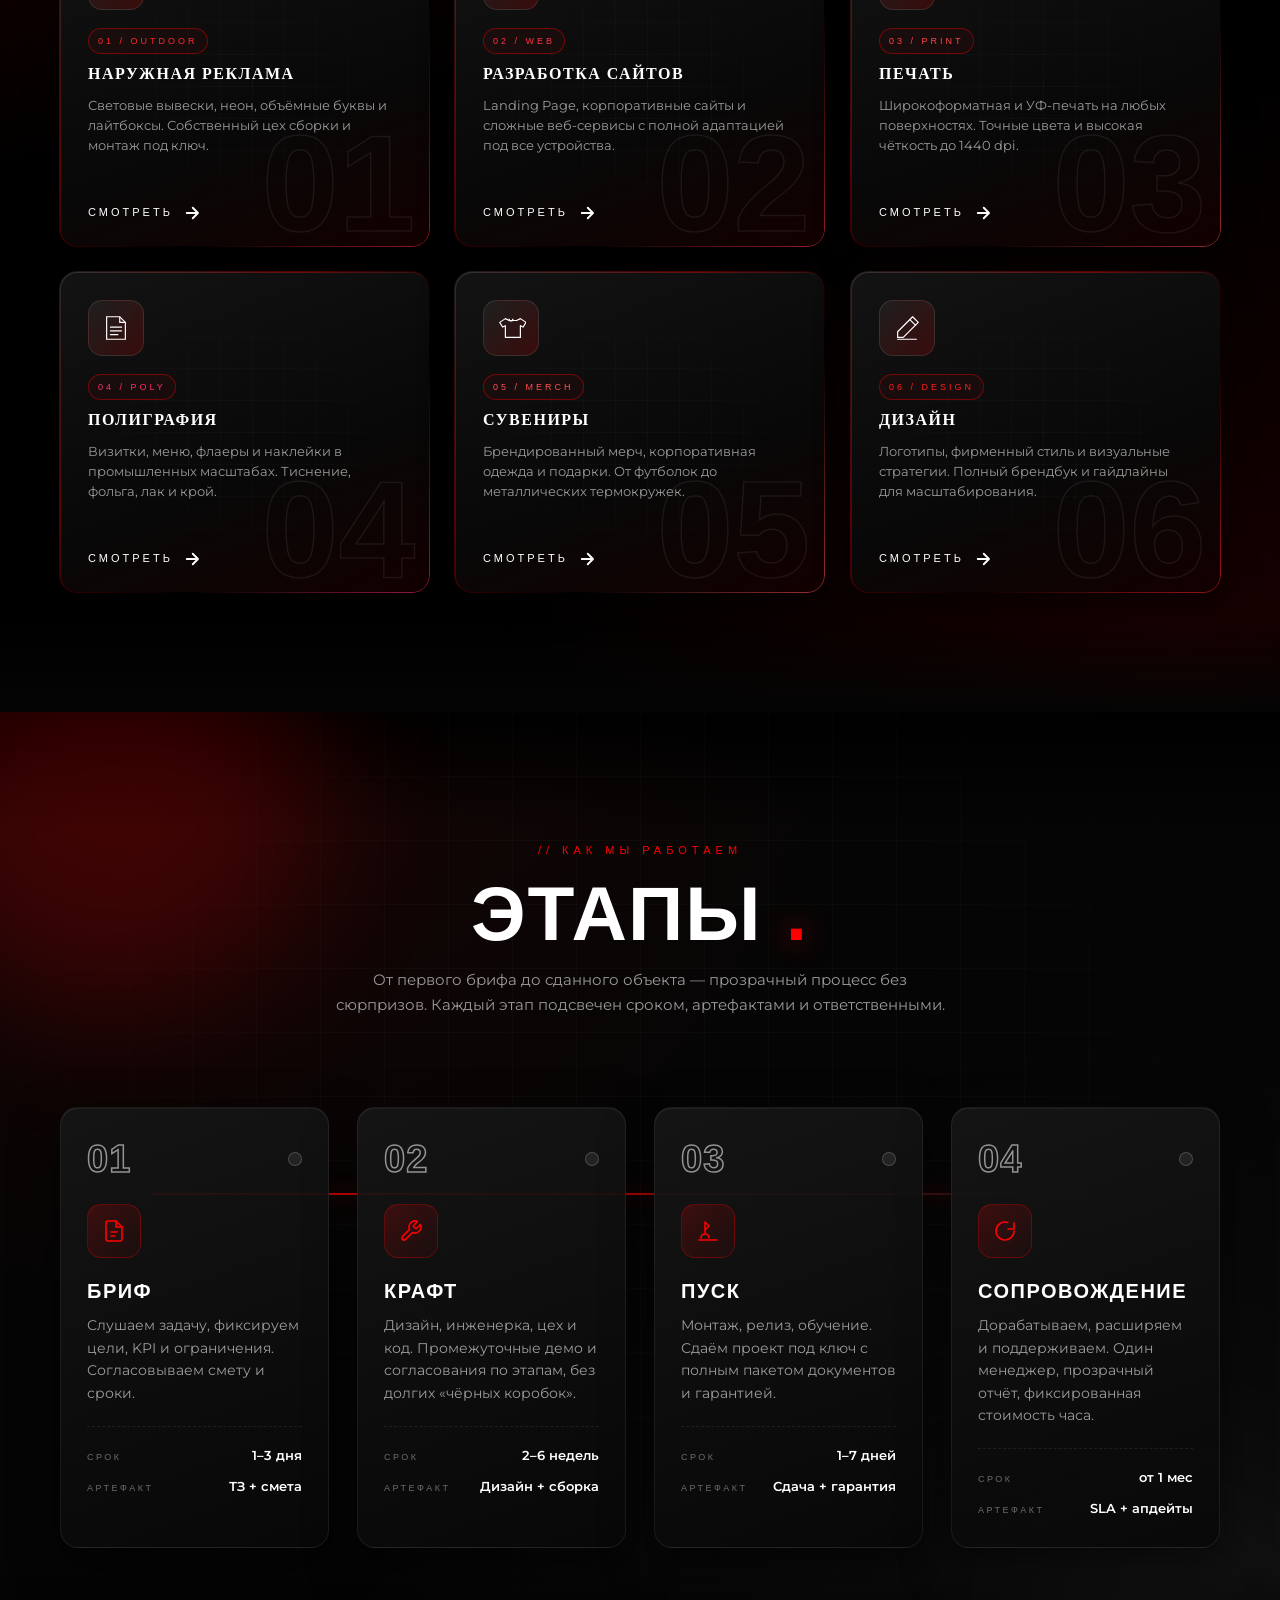
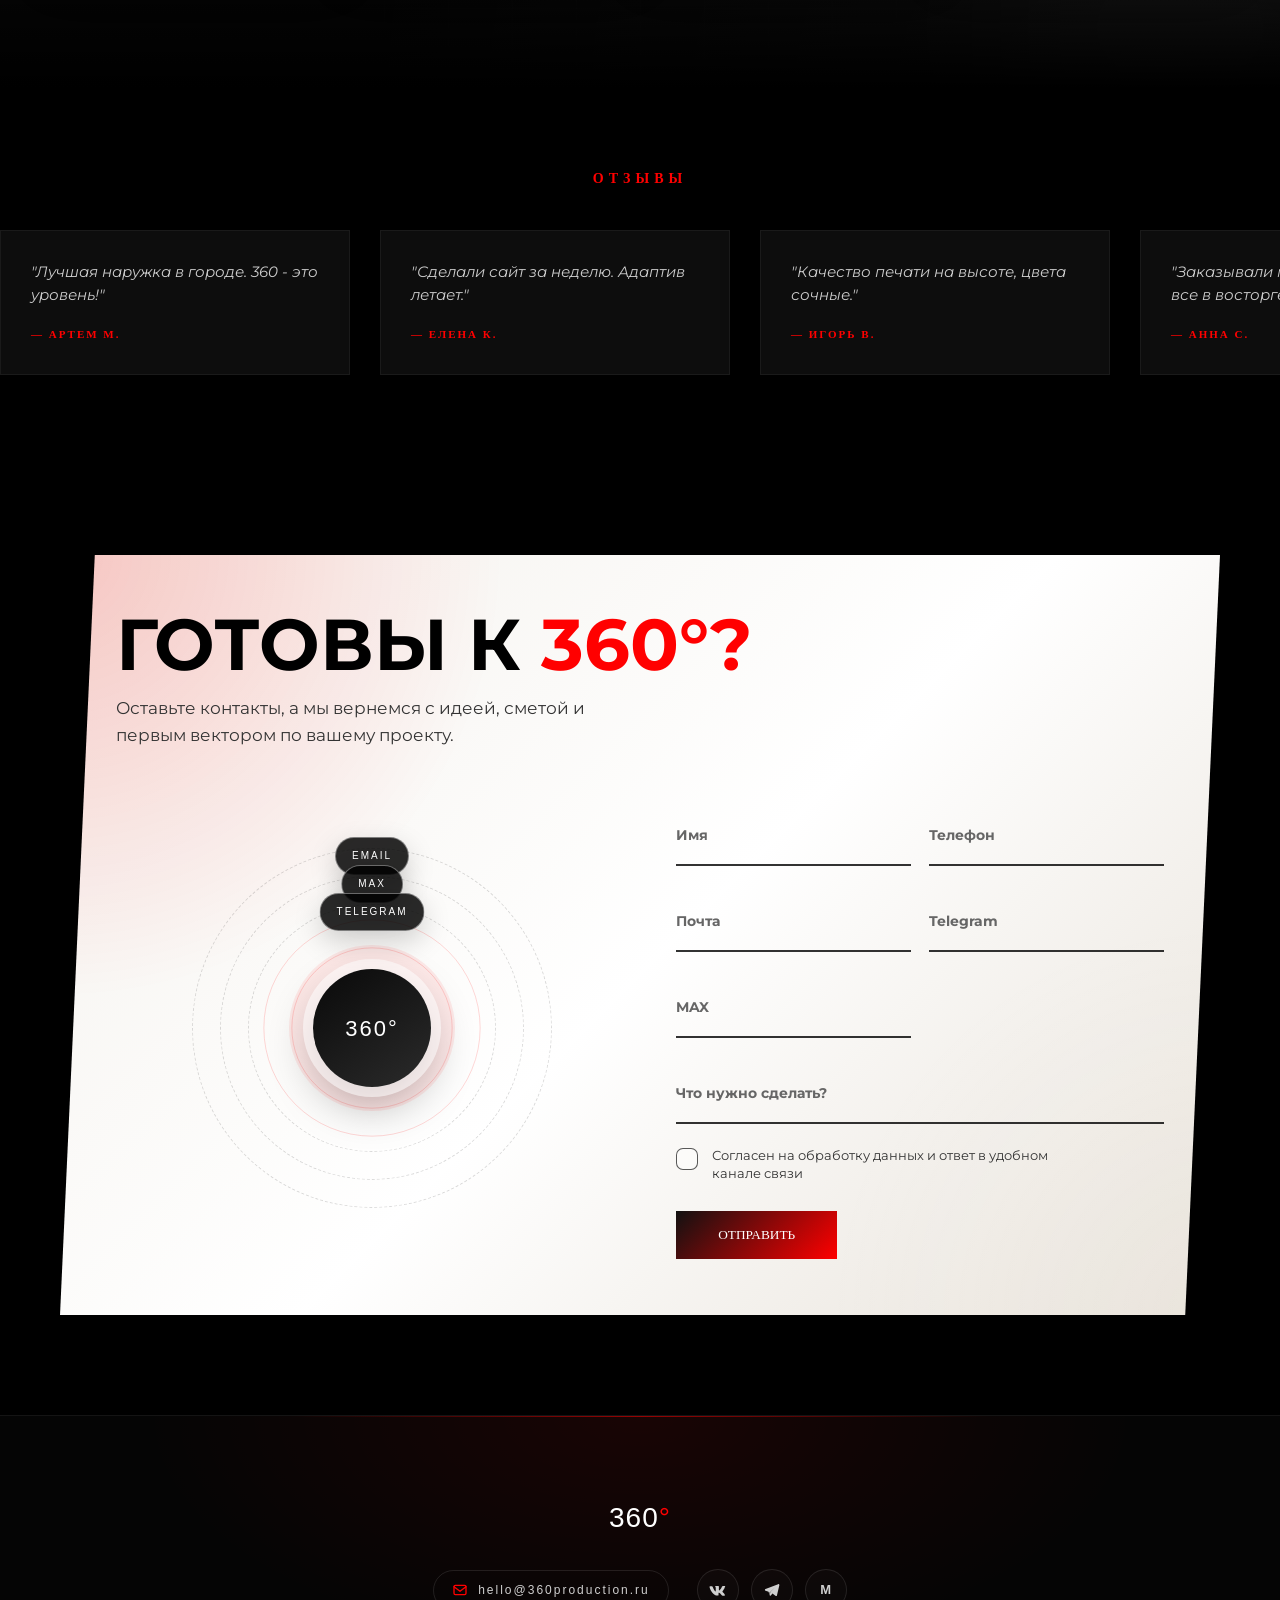
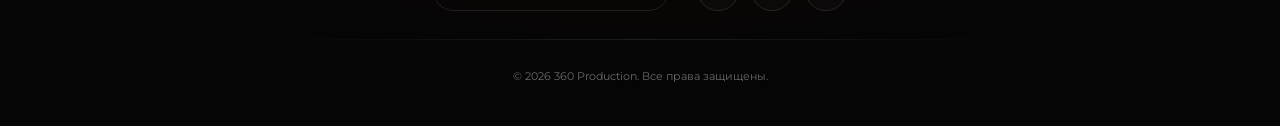
==== commit 89d0b61e: "feat: smooth section transitions, premium footer, 3-line burger, mobile hero logo & centered arsenal" ====
--- a/index.html
+++ b/index.html
@@ -31,6 +31,7 @@
             <img src="log.svg" alt="360 Production Group">
         </a>
         <button class="menu-toggle" id="mobile-menu" aria-label="Открыть меню">
+            <span></span>
             <span></span>
             <span></span>
         </button>
@@ -636,11 +637,39 @@
     </section>
 
     <footer class="footer">
-        <div class="footer-container">
-            <div class="logo">360<span>°</span></div>
-            <p>© 2026 360 Production. Все права защищены.</p>
-        </div>
-    </footer>
+    <div class="footer-container">
+        <div class="logo">360<span>°</span></div>
+
+        <div class="footer-contact">
+            <a class="footer-mail" href="mailto:hello@360production.ru" aria-label="Написать на email">
+                <svg viewBox="0 0 24 24" fill="none" stroke="currentColor" stroke-width="2" stroke-linecap="round" stroke-linejoin="round">
+                    <rect x="3" y="5" width="18" height="14" rx="2"/>
+                    <path d="M3 7l9 7 9-7"/>
+                </svg>
+                hello@360production.ru
+            </a>
+            <div class="footer-socials" aria-label="Соцсети">
+                <a class="footer-social" href="https://vk.com/" target="_blank" rel="noopener" aria-label="ВКонтакте">
+                    <svg viewBox="0 0 24 24" fill="currentColor" aria-hidden="true">
+                        <path d="M21.6 7.4c.2-.5 0-.9-.7-.9h-2.3c-.6 0-.9.3-1 .6 0 0-1.2 2.9-2.9 4.7-.5.5-.7.7-1.1.7-.2 0-.4-.2-.4-.7V7.4c0-.6-.2-.9-.7-.9H8.7c-.4 0-.6.3-.6.5 0 .6.9.7.9 2.4v3.7c0 .8-.1.9-.4.9-.7 0-2.6-2.9-3.7-6.2-.2-.6-.5-.9-1.1-.9H1.5c-.7 0-.8.3-.8.6 0 .6.7 3.7 3.5 7.7 1.9 2.7 4.5 4.2 6.9 4.2 1.4 0 1.6-.3 1.6-.9v-2c0-.6.1-.7.6-.7.3 0 .9.2 2.2 1.5 1.5 1.5 1.7 2.2 2.6 2.2h2.3c.7 0 1-.3.8-.9-.2-.6-.9-1.5-1.7-2.5-.5-.6-1.2-1.2-1.4-1.5-.3-.3-.2-.5 0-.8 0 0 2.5-3.5 2.7-4.7z"/>
+                    </svg>
+                </a>
+                <a class="footer-social" href="https://t.me/" target="_blank" rel="noopener" aria-label="Telegram">
+                    <svg viewBox="0 0 24 24" fill="currentColor" aria-hidden="true">
+                        <path d="M21.4 4.3c-.3-.2-.7-.3-1.2-.1L3.4 10.7c-.6.2-.9.7-.9 1.2 0 .5.4 1 .9 1.1l4 1.3 1.5 4.7c.1.4.4.7.8.7.3 0 .6-.1.7-.4l2.2-2.7 4.4 3.3c.3.2.6.3.9.2.3-.1.5-.3.6-.6l3.3-13.7c.1-.5-.1-.9-.4-1.5zM9.7 14.7l-.6 4 -.4-3.4 8.4-7.6-7.4 7z"/>
+                    </svg>
+                </a>
+                <a class="footer-social" href="https://max.ru/" target="_blank" rel="noopener" aria-label="MAX">
+                    <span class="footer-social-letter">M</span>
+                </a>
+            </div>
+        </div>
+
+        <div class="footer-divider"></div>
+
+        <p>© 2026 360 Production. Все права защищены.</p>
+    </div>
+</footer>
 
     <script src="https://cdn.jsdelivr.net/npm/swiper@11/swiper-bundle.min.js"></script>
     <script src="https://unpkg.com/aos@2.3.1/dist/aos.js"></script>
--- a/style.css
+++ b/style.css
@@ -251,31 +251,37 @@
     border-radius: 2px;
 }
 
-/* Мобильный переключатель */
-.menu-toggle { 
-    display: none; 
-    background: none; 
-    border: none; 
-    cursor: pointer; 
-    position: relative; 
-    width: 30px; 
-    height: 20px; 
-    z-index: 1001; 
-}
-
-.menu-toggle span { 
-    display: block; 
-    position: absolute; 
-    height: 3px; 
-    width: 100%; 
-    background: white; 
-    transition: .3s ease-in-out; 
-}
-
-.menu-toggle span:first-child { top: 0; }
-.menu-toggle span:last-child { bottom: 0; }
-.menu-toggle.open span:first-child { transform: rotate(45deg); top: 9px; }
-.menu-toggle.open span:last-child { transform: rotate(-45deg); bottom: 8px; }
+/* Мобильный переключатель (3 полоски) */
+.menu-toggle {
+    display: none;
+    background: none;
+    border: none;
+    cursor: pointer;
+    position: relative;
+    width: 32px;
+    height: 22px;
+    z-index: 1001;
+}
+
+.menu-toggle span {
+    display: block;
+    position: absolute;
+    height: 2.5px;
+    width: 100%;
+    background: white;
+    border-radius: 2px;
+    left: 0;
+    transition: transform 0.4s cubic-bezier(.22,.65,.3,1), opacity 0.3s, top 0.3s, bottom 0.3s, width 0.3s;
+}
+
+.menu-toggle span:nth-child(1) { top: 0; }
+.menu-toggle span:nth-child(2) { top: 50%; transform: translateY(-50%); width: 80%; }
+.menu-toggle span:nth-child(3) { bottom: 0; width: 60%; }
+.menu-toggle:hover span:nth-child(2),
+.menu-toggle:hover span:nth-child(3) { width: 100%; }
+.menu-toggle.open span:nth-child(1) { top: 50%; transform: translateY(-50%) rotate(45deg); }
+.menu-toggle.open span:nth-child(2) { opacity: 0; }
+.menu-toggle.open span:nth-child(3) { bottom: 50%; transform: translateY(50%) rotate(-45deg); width: 100%; }
 
 /* --- HERO SECTION --- */
 .hero {
@@ -1812,24 +1818,135 @@
     50% { transform: scale(1.08); }
 }
 
-/* --- ФУТЕР (СТРОГО ПО ЦЕНТРУ) --- */
-.footer { 
-    padding: 60px 0; 
-    background: #050505; 
-    border-top: 1px solid #111; 
-}
-
-.footer-container { 
-    display: flex; 
-    flex-direction: column; 
-    align-items: center; 
-    justify-content: center; 
-    text-align: center; 
-    gap: 15px; 
-}
-
-.footer p { 
-    color: #555; 
+/* --- ФУТЕР (премиум, с контактами и соцсетями) --- */
+.footer {
+    position: relative;
+    padding: 80px 0 40px;
+    background:
+        radial-gradient(ellipse at 50% 0%, rgba(255, 0, 0, 0.08), transparent 55%),
+        #050505;
+    border-top: 1px solid rgba(255, 255, 255, 0.06);
+    overflow: hidden;
+}
+
+.footer::before {
+    content: "";
+    position: absolute;
+    top: 0;
+    left: 50%;
+    transform: translateX(-50%);
+    width: 60%;
+    max-width: 700px;
+    height: 1px;
+    background: linear-gradient(90deg, transparent, rgba(255, 0, 0, 0.55), transparent);
+}
+
+.footer-container {
+    display: grid;
+    grid-template-columns: 1fr;
+    justify-items: center;
+    text-align: center;
+    gap: 28px;
+    padding: 0 24px;
+    max-width: 1200px;
+    margin: 0 auto;
+}
+
+.footer-container .logo {
+    font-family: 'Syncopate', sans-serif;
+    font-size: 28px;
+    color: #fff;
+    letter-spacing: 1px;
+}
+.footer-container .logo span { color: var(--red); }
+
+.footer-contact {
+    display: flex;
+    flex-wrap: wrap;
+    gap: 28px;
+    justify-content: center;
+    align-items: center;
+}
+
+.footer-mail {
+    display: inline-flex;
+    align-items: center;
+    gap: 10px;
+    color: #cfcfcf;
+    text-decoration: none;
+    font-family: 'Syncopate', sans-serif;
+    font-size: 12px;
+    letter-spacing: 2px;
+    padding: 10px 18px;
+    border: 1px solid rgba(255, 255, 255, 0.10);
+    border-radius: 999px;
+    transition: border-color 0.3s, color 0.3s, background 0.3s;
+}
+.footer-mail svg { width: 16px; height: 16px; color: var(--red); }
+.footer-mail:hover {
+    border-color: var(--red);
+    color: #fff;
+    background: rgba(255, 0, 0, 0.06);
+}
+
+.footer-socials {
+    display: inline-flex;
+    gap: 12px;
+}
+
+.footer-social {
+    width: 42px;
+    height: 42px;
+    border-radius: 50%;
+    display: grid;
+    place-items: center;
+    color: #cfcfcf;
+    border: 1px solid rgba(255, 255, 255, 0.10);
+    background: rgba(255, 255, 255, 0.02);
+    transition: transform 0.4s cubic-bezier(.22,.65,.3,1), border-color 0.3s, color 0.3s, background 0.3s, box-shadow 0.3s;
+    text-decoration: none;
+}
+.footer-social svg { width: 18px; height: 18px; }
+.footer-social .footer-social-letter {
+    font-family: 'Syncopate', sans-serif;
+    font-weight: 700;
+    font-size: 13px;
+    letter-spacing: 0.5px;
+}
+.footer-social:hover {
+    color: #fff;
+    border-color: var(--red);
+    background: var(--red);
+    transform: translateY(-3px);
+    box-shadow: 0 10px 24px rgba(255, 0, 0, 0.32);
+}
+
+.footer-divider {
+    width: 100%;
+    max-width: 720px;
+    height: 1px;
+    background: linear-gradient(90deg, transparent, rgba(255, 255, 255, 0.10), transparent);
+}
+
+@media (max-width: 540px) {
+    .footer { padding: 60px 0 32px; }
+    .footer-container { gap: 22px; }
+    .footer-container .logo { font-size: 24px; }
+    .footer-contact { gap: 18px; flex-direction: column; }
+    .footer-mail { font-size: 11px; padding: 9px 16px; letter-spacing: 1.5px; }
+    .footer-social { width: 38px; height: 38px; }
+}
+
+@media (prefers-reduced-motion: reduce) {
+    .footer-social, .footer-mail { transition: none !important; }
+    .footer-social:hover { transform: none; }
+}
+@media (hover: none) {
+    .footer-social:hover { transform: none; }
+}
+
+.footer p {
+    color: #6a6a6a;
     font-size: 11px; 
     margin: 0; 
 }
@@ -1882,20 +1999,41 @@
     .services-grid-3d { grid-template-columns: repeat(2, minmax(0, 1fr)); gap: 20px; }
     .s-card-3d { height: 300px; }
 
+    /* Hero на планшетах: 3D-эмблема вынесена в поток над текстом, без overlay'а под текст */
+    .hero {
+        height: auto;
+        min-height: 100vh;
+        flex-direction: column;
+        justify-content: center;
+        padding: 110px 5% 80px;
+        gap: 28px;
+    }
+    .hero-content {
+        z-index: 2;
+        position: relative;
+        order: 2;
+        width: 100%;
+    }
     .hero-3d {
-        position: absolute;
-        inset: 0;
+        position: relative;
+        inset: auto;
         width: 100%;
-        opacity: 0.32;
-        z-index: 0;
-    }
-    .hero-content { z-index: 2; position: relative; }
-    .hero-3d-stage { width: min(440px, 78vw); }
+        opacity: 1;
+        z-index: 1;
+        order: 1;
+        height: auto;
+        display: flex;
+        justify-content: center;
+        align-items: center;
+        padding: 8px 0;
+    }
+    .hero-3d::before { background: none; }
+    .hero-3d-stage { width: min(280px, 60vw); }
 
     .hero-overlay {
         background:
-            linear-gradient(0deg, rgba(0, 0, 0, 0.82) 18%, rgba(0, 0, 0, 0.48) 100%),
-            radial-gradient(circle at 50% 72%, rgba(255, 0, 0, 0.1), transparent 34%);
+            linear-gradient(0deg, rgba(0, 0, 0, 0.55) 0%, rgba(0, 0, 0, 0.10) 100%),
+            radial-gradient(circle at 50% 35%, rgba(255, 0, 0, 0.08), transparent 40%);
     }
 
     .hero p { margin-left: auto; margin-right: auto; }
@@ -1905,7 +2043,7 @@
 
 
     .s-card { text-align: center; }
-    .s-card-3d { text-align: left; }
+    .s-card-3d { text-align: center; }
 
     .form-wrapper {
         grid-template-columns: 1fr;
@@ -1946,13 +2084,13 @@
     /* Keep Arsenal as 2 columns on small tablets — drop to 1 column only below 640px */
     .s-card-icon { width: 48px; height: 48px; padding: 10px; }
 
-    /* Hero 3D simplification on tablet/mobile — drop visual noise so text reads first */
-    .hero-3d { opacity: 0.22; }
+    /* Hero 3D на мобиле — компактная эмблема над заголовком, без шумных колец */
+    .hero-3d { opacity: 1; }
     .hero-3d-rings .r2,
     .hero-3d-rings .r3 { display: none; }
-    .hero-3d-glow { opacity: 0.5; }
-    .hero-3d-stage { width: min(360px, 76vw); }
-    .hero h1 { font-size: clamp(40px, 13vw, 80px); }
+    .hero-3d-glow { opacity: 0.7; }
+    .hero-3d-stage { width: min(240px, 58vw); }
+    .hero h1 { font-size: clamp(36px, 12vw, 72px); }
     
     .form-wrapper { 
         clip-path: none;
@@ -2063,9 +2201,9 @@
     .s-card-index { font-size: 92px; bottom: -10px; right: 10px; opacity: 0.55; }
     .s-card-cta span { font-size: 11px; letter-spacing: 2.5px; }
 
-    /* Pull hero 3D logo back further on small screens */
-    .hero-3d { opacity: 0.16; }
-    .hero-3d-stage { width: min(280px, 70vw); }
+    /* Hero 3D — компактная эмблема (стоящая над заголовком) на маленьких экранах */
+    .hero-3d { opacity: 1; }
+    .hero-3d-stage { width: min(200px, 50vw); }
 
     .form-wrapper {
         padding: 22px 14px 20px;
@@ -2288,3 +2426,102 @@
     .mw-card:hover { transform: none; }
     .mw-card:hover img { transform: none; }
 }
+
+/* ==========================================================================
+   SMOOTH SECTION TRANSITIONS (мягкие переходы между блоками)
+   ========================================================================== */
+:root {
+    --section-fade: 120px;
+}
+
+/* HERO -> ABOUT: мягкий низ hero */
+.hero::after {
+    content: "";
+    position: absolute;
+    left: 0;
+    right: 0;
+    bottom: 0;
+    height: var(--section-fade);
+    background: linear-gradient(to bottom, transparent, #050505 92%);
+    pointer-events: none;
+    z-index: 2;
+}
+
+/* ABOUT и STEPS — фейды сверху/снизу: основной z-index наверху, фоновые orb'ы внутри */
+.about-pro::before,
+.about-pro::after,
+.steps-3d::before,
+.steps-3d::after {
+    content: "";
+    position: absolute;
+    left: 0;
+    right: 0;
+    height: var(--section-fade);
+    pointer-events: none;
+    z-index: 0;
+}
+.about-pro::before,
+.steps-3d::before {
+    top: 0;
+    background: linear-gradient(to bottom, #000 0%, transparent 100%);
+}
+.about-pro::after,
+.steps-3d::after {
+    bottom: 0;
+    background: linear-gradient(to top, #000 0%, transparent 100%);
+}
+
+/* PORTFOLIO / REVIEWS: тонкие фейды по краям */
+.portfolio::before,
+.portfolio::after,
+.reviews::before,
+.reviews::after,
+.services::after {
+    content: "";
+    position: absolute;
+    left: 0;
+    right: 0;
+    height: 90px;
+    pointer-events: none;
+    z-index: 1;
+}
+.portfolio { position: relative; }
+.portfolio::before { top: 0; background: linear-gradient(to bottom, #050505, transparent); }
+.portfolio::after  { bottom: 0; background: linear-gradient(to top, #050505, transparent); }
+
+.reviews::before { top: 0; background: linear-gradient(to bottom, #050505, transparent); }
+.reviews::after  { bottom: 0; background: linear-gradient(to top, #050505, transparent); }
+
+.services::after { bottom: 0; background: linear-gradient(to top, #050505 0%, transparent 100%); }
+
+/* MORE WORKS — фрейм мягко выходит из секции */
+.more-works.is-open .mw-frame { backdrop-filter: blur(2px); }
+
+@media (max-width: 768px) {
+    :root { --section-fade: 80px; }
+    .portfolio::before, .portfolio::after,
+    .reviews::before, .reviews::after,
+    .services::after { height: 60px; }
+}
+
+/* --- Arsenal cards: вертикально-центрированный контент на мобиле --- */
+@media (max-width: 768px) {
+    .s-card-inner {
+        text-align: center;
+        align-content: center;
+        justify-items: center;
+        grid-template-rows: auto auto auto auto auto;
+        gap: 12px;
+        padding: 32px 22px 28px;
+    }
+    .s-card-icon { margin: 0 auto; }
+    .s-card-tag { margin-bottom: 4px; }
+    .s-card-3d h3 { margin-bottom: 6px; }
+    .s-card-3d p { max-width: 36ch; margin-left: auto; margin-right: auto; }
+    .s-card-cta { justify-content: center; align-self: center; }
+    .s-card-index { right: 12px; bottom: -10px; opacity: 0.45; }
+}
+
+@media (max-width: 480px) {
+    .s-card-inner { padding: 28px 18px 24px; gap: 10px; }
+}
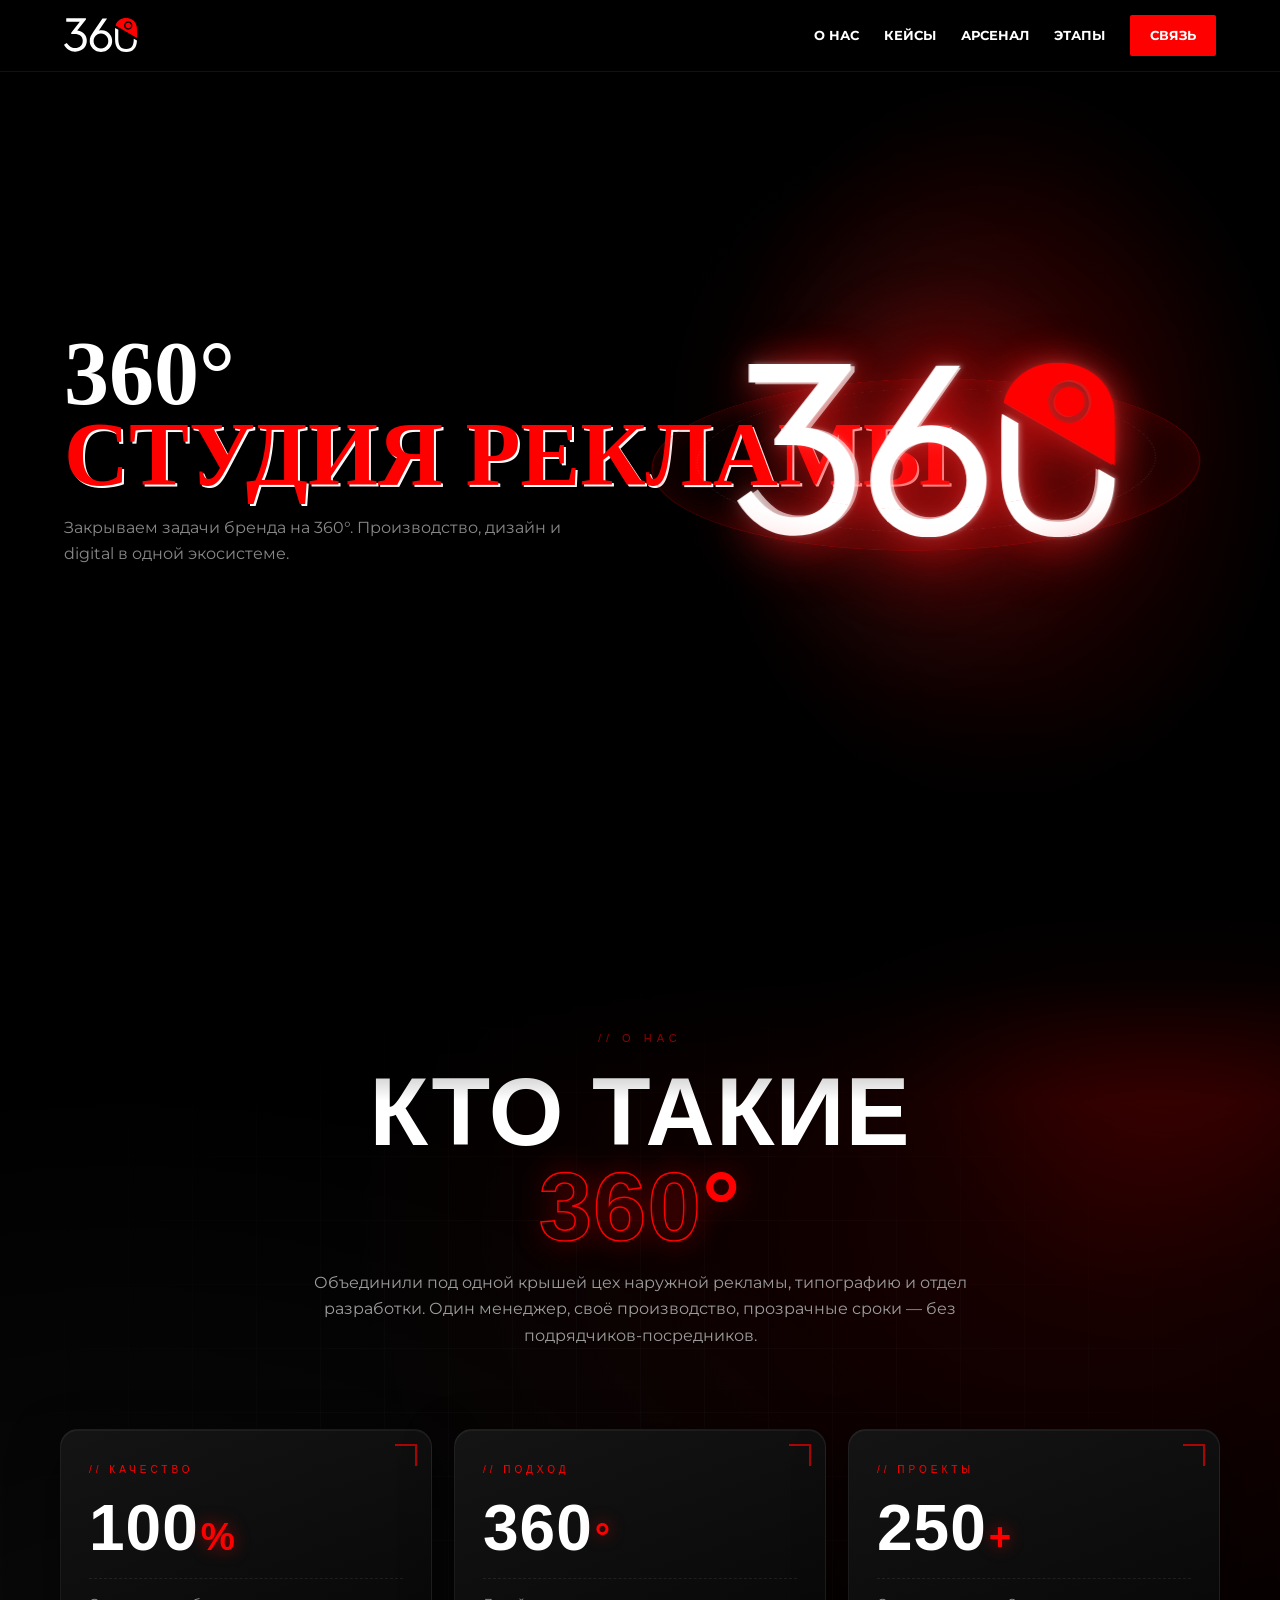
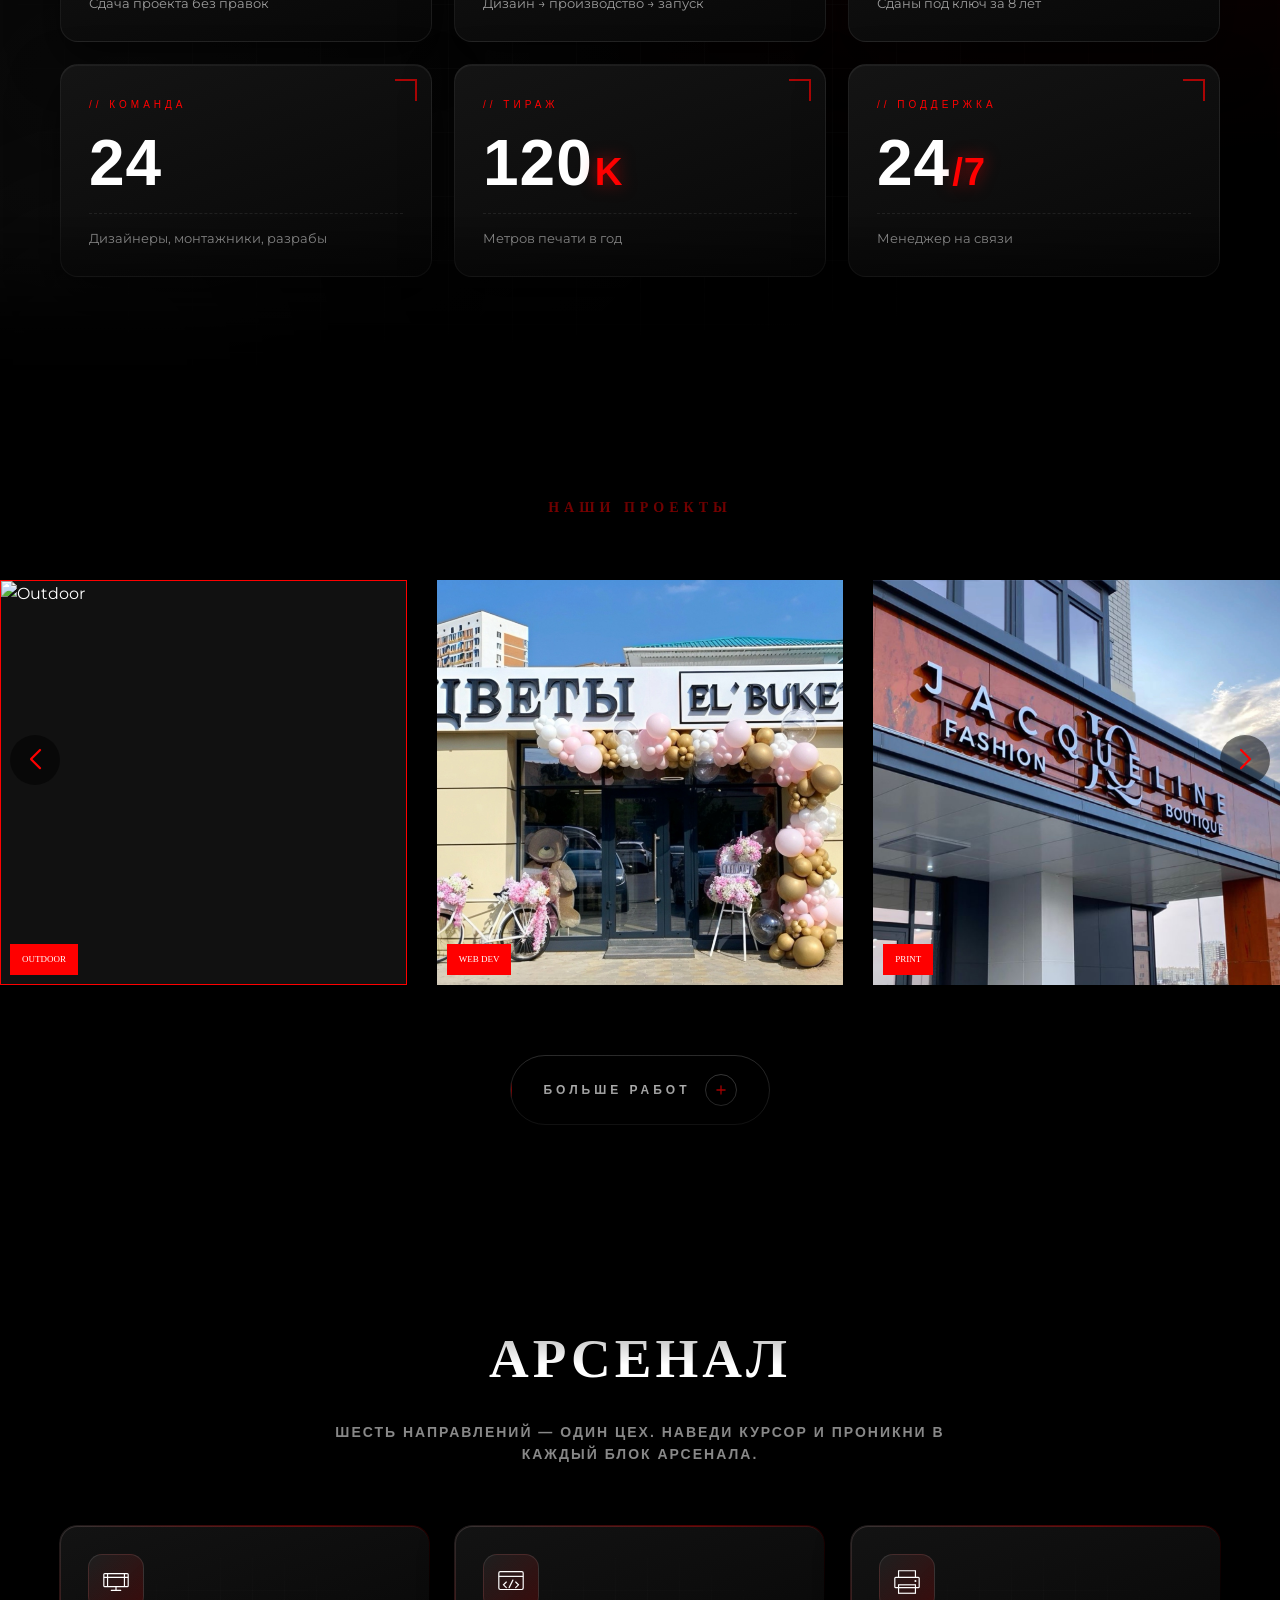
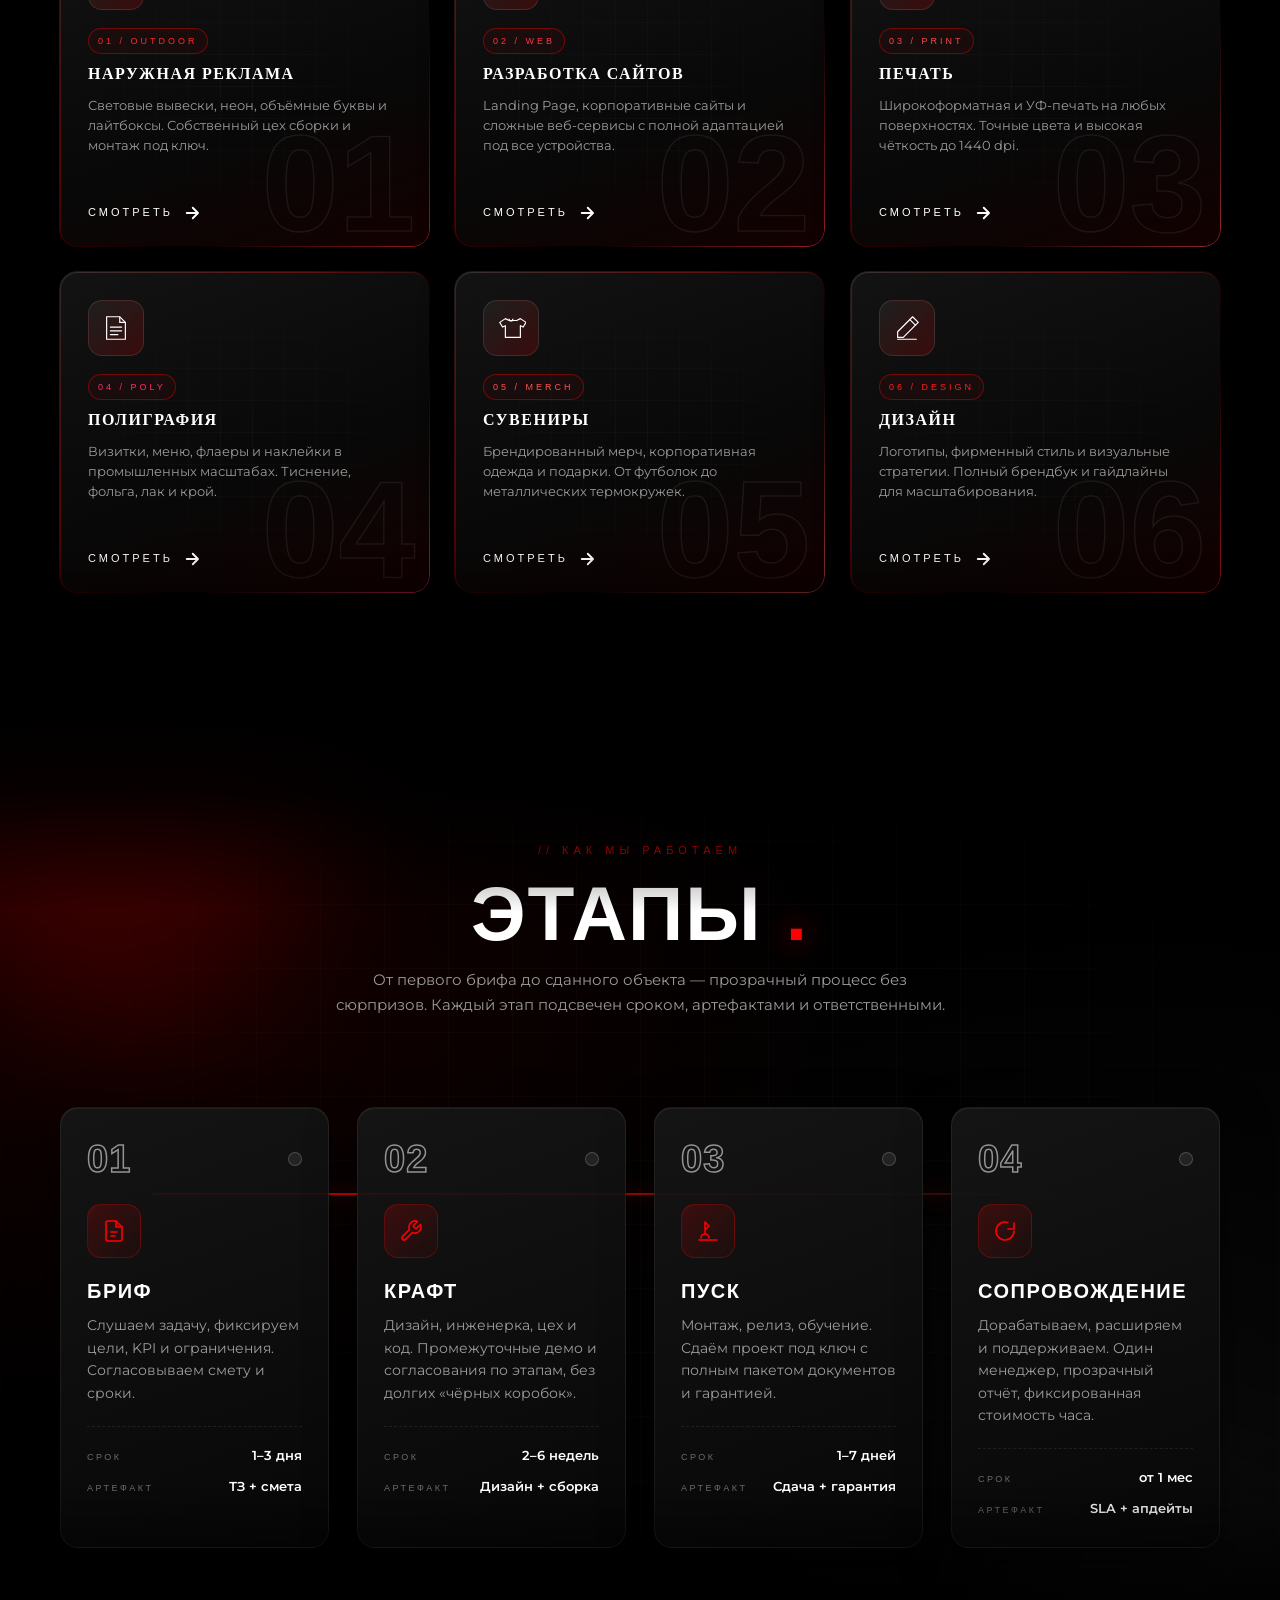
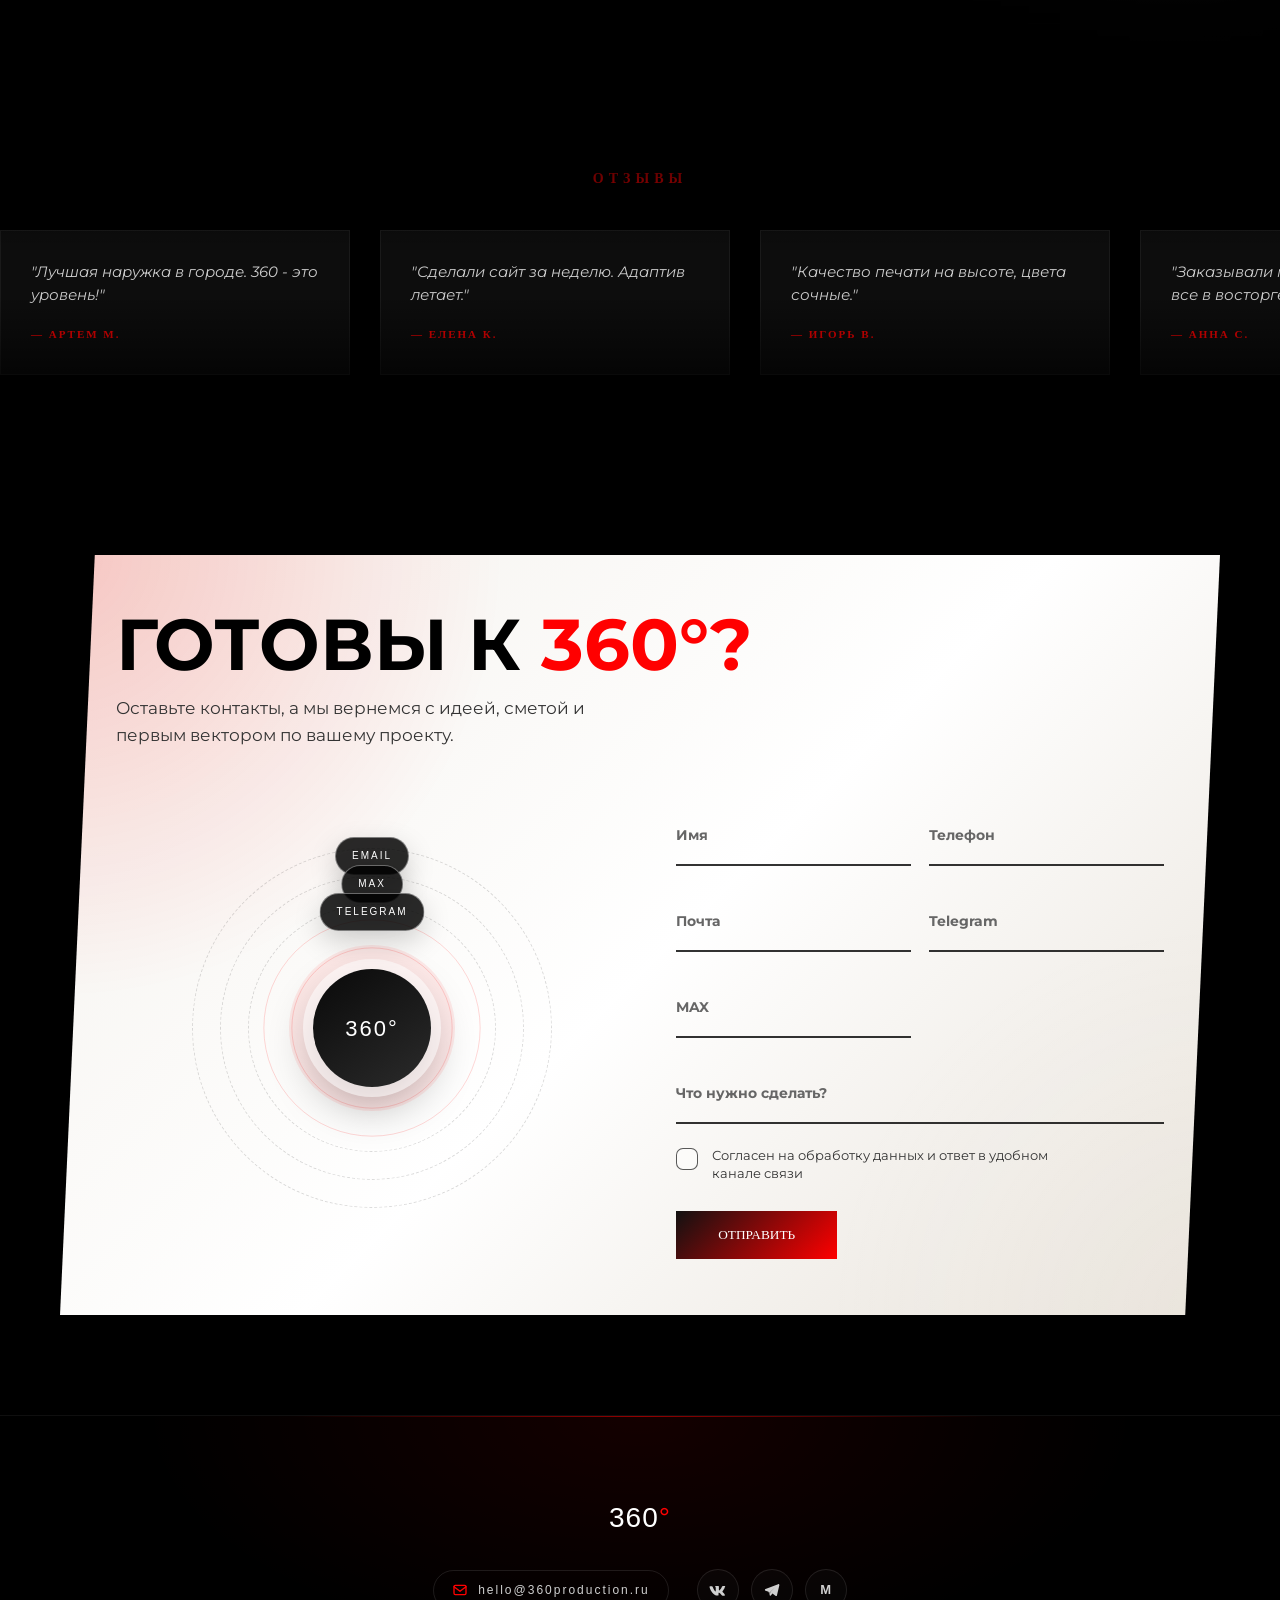
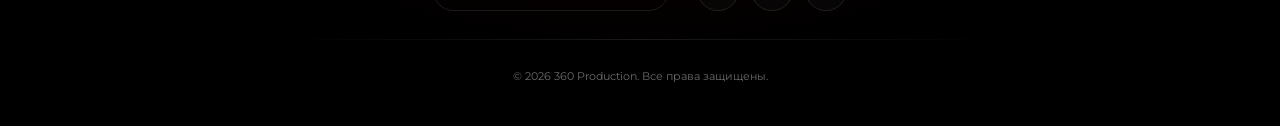
==== commit d8a020ab: "feat: center stat cards on mobile, populate burger menu with logo+contacts, smoother section seams -" ====
--- a/index.html
+++ b/index.html
@@ -36,11 +36,38 @@
             <span></span>
         </button>
         <nav class="nav-links">
+        <div class="nav-mobile-only nav-mobile-top">
+            <img src="log.svg" alt="360 Production">
+        </div>
             <a href="#about">О нас</a>
             <a href="#portfolio">Кейсы</a>
             <a href="#services">Арсенал</a>
             <a href="#steps">Этапы</a>
             <a href="#contact" class="btn-red-nav">Связь</a>
+        <div class="nav-mobile-only nav-mobile-bottom">
+            <a class="nav-mobile-mail" href="mailto:hello@360production.ru" aria-label="Написать на email">
+                <svg viewBox="0 0 24 24" fill="none" stroke="currentColor" stroke-width="2" stroke-linecap="round" stroke-linejoin="round" aria-hidden="true">
+                    <rect x="3" y="5" width="18" height="14" rx="2"/>
+                    <path d="M3 7l9 7 9-7"/>
+                </svg>
+                hello@360production.ru
+            </a>
+            <div class="nav-mobile-socials" aria-label="Соцсети">
+                <a class="nav-mobile-social" href="https://vk.com/" target="_blank" rel="noopener" aria-label="ВКонтакте">
+                    <svg viewBox="0 0 24 24" fill="currentColor" aria-hidden="true">
+                        <path d="M21.6 7.4c.2-.5 0-.9-.7-.9h-2.3c-.6 0-.9.3-1 .6 0 0-1.2 2.9-2.9 4.7-.5.5-.7.7-1.1.7-.2 0-.4-.2-.4-.7V7.4c0-.6-.2-.9-.7-.9H8.7c-.4 0-.6.3-.6.5 0 .6.9.7.9 2.4v3.7c0 .8-.1.9-.4.9-.7 0-2.6-2.9-3.7-6.2-.2-.6-.5-.9-1.1-.9H1.5c-.7 0-.8.3-.8.6 0 .6.7 3.7 3.5 7.7 1.9 2.7 4.5 4.2 6.9 4.2 1.4 0 1.6-.3 1.6-.9v-2c0-.6.1-.7.6-.7.3 0 .9.2 2.2 1.5 1.5 1.5 1.7 2.2 2.6 2.2h2.3c.7 0 1-.3.8-.9-.2-.6-.9-1.5-1.7-2.5-.5-.6-1.2-1.2-1.4-1.5-.3-.3-.2-.5 0-.8 0 0 2.5-3.5 2.7-4.7z"/>
+                    </svg>
+                </a>
+                <a class="nav-mobile-social" href="https://t.me/" target="_blank" rel="noopener" aria-label="Telegram">
+                    <svg viewBox="0 0 24 24" fill="currentColor" aria-hidden="true">
+                        <path d="M21.4 4.3c-.3-.2-.7-.3-1.2-.1L3.4 10.7c-.6.2-.9.7-.9 1.2 0 .5.4 1 .9 1.1l4 1.3 1.5 4.7c.1.4.4.7.8.7.3 0 .6-.1.7-.4l2.2-2.7 4.4 3.3c.3.2.6.3.9.2.3-.1.5-.3.6-.6l3.3-13.7c.1-.5-.1-.9-.4-1.5zM9.7 14.7l-.6 4 -.4-3.4 8.4-7.6-7.4 7z"/>
+                    </svg>
+                </a>
+                <a class="nav-mobile-social" href="https://max.ru/" target="_blank" rel="noopener" aria-label="MAX">
+                    <span class="nav-mobile-social-letter">M</span>
+                </a>
+            </div>
+        </div>
         </nav>
     </header>
 
--- a/style.css
+++ b/style.css
@@ -245,6 +245,9 @@
 
 .nav-links a:hover { color: var(--red); }
 
+/* Скрываем мобильные блоки меню на десктопе */
+.nav-mobile-only { display: none; }
+
 .btn-red-nav { 
     background: var(--red); 
     padding: 10px 20px; 
@@ -484,9 +487,9 @@
     position: relative;
     padding: 130px 0 140px;
     background:
-        radial-gradient(ellipse at 85% 0%, rgba(255, 0, 0, 0.10), transparent 50%),
-        radial-gradient(ellipse at 10% 100%, rgba(255, 255, 255, 0.04), transparent 55%),
-        #050505;
+        radial-gradient(ellipse at 85% 30%, rgba(255, 0, 0, 0.10), transparent 50%),
+        radial-gradient(ellipse at 10% 70%, rgba(255, 255, 255, 0.04), transparent 55%),
+        #000;
     overflow: hidden;
     isolation: isolate;
 }
@@ -702,6 +705,18 @@
     .stat-value { font-size: clamp(40px, 12vw, 54px); }
     .stat-meta { font-size: 12.5px; padding-top: 12px; margin-top: 14px; }
 }
+@media (max-width: 768px) {
+    /* Stat-карточки на мобиле — центрированный контент */
+    .stat-card-inner {
+        text-align: center;
+        align-content: center;
+    }
+    .stat-label { display: block; margin-left: auto; margin-right: auto; }
+    .stat-value { display: inline-flex; justify-content: center; }
+    .stat-meta { text-align: center; }
+    .stat-corner { right: 14px; left: auto; }
+}
+
 @media (max-width: 540px) {
     .about-pro { padding: 76px 0 84px; }
     .about-stats { grid-template-columns: 1fr; gap: 14px; }
@@ -1073,9 +1088,9 @@
     position: relative;
     padding: 130px 0 140px;
     background:
-        radial-gradient(ellipse at 12% 0%, rgba(255, 0, 0, 0.08), transparent 45%),
-        radial-gradient(ellipse at 90% 100%, rgba(255, 255, 255, 0.03), transparent 50%),
-        #050505;
+        radial-gradient(ellipse at 12% 30%, rgba(255, 0, 0, 0.08), transparent 45%),
+        radial-gradient(ellipse at 90% 70%, rgba(255, 255, 255, 0.03), transparent 50%),
+        #000;
     overflow: hidden;
     isolation: isolate;
 }
@@ -1824,7 +1839,7 @@
     padding: 80px 0 40px;
     background:
         radial-gradient(ellipse at 50% 0%, rgba(255, 0, 0, 0.08), transparent 55%),
-        #050505;
+        #000;
     border-top: 1px solid rgba(255, 255, 255, 0.06);
     overflow: hidden;
 }
@@ -2065,20 +2080,104 @@
     .menu-toggle { display: block; }
 
     .nav-links {
-        position: fixed; 
-        top: 0; 
-        right: -100%; 
-        width: 100%; 
+        position: fixed;
+        top: 0;
+        right: -100%;
+        width: 100%;
         height: 100vh;
-        background: rgba(0,0,0,0.98); 
-        flex-direction: column; 
+        background:
+            radial-gradient(ellipse at 50% -10%, rgba(255, 0, 0, 0.18), transparent 55%),
+            #000;
+        flex-direction: column;
+        justify-content: flex-start;
+        align-items: center;
+        padding: 92px 28px 36px;
+        gap: 0;
+        transition: 0.4s ease-in-out;
+        z-index: 1000;
+        overflow-y: auto;
+    }
+
+    .nav-links.active { right: 0; }
+    .nav-links a { font-size: 18px; margin: 12px 0; }
+
+    /* Mobile menu — лого сверху + email/соцсети снизу */
+    .nav-mobile-only { display: flex; }
+
+    .nav-mobile-top {
+        width: 100%;
         justify-content: center;
-        transition: 0.4s ease-in-out; 
-        z-index: 1000;
-    }
-
-    .nav-links.active { right: 0; }
-    .nav-links a { font-size: 20px; margin: 15px 0; }
+        margin-bottom: 28px;
+    }
+    .nav-mobile-top img {
+        width: 64px;
+        height: auto;
+        opacity: 0.95;
+    }
+
+    .nav-links a.btn-red-nav { margin-bottom: 0; }
+
+    .nav-mobile-bottom {
+        width: 100%;
+        flex-direction: column;
+        align-items: center;
+        gap: 18px;
+        margin-top: auto;
+        padding-top: 24px;
+    }
+
+    .nav-mobile-mail {
+        display: inline-flex;
+        align-items: center;
+        gap: 10px;
+        color: #cfcfcf;
+        text-decoration: none;
+        font-family: 'Syncopate', sans-serif;
+        font-size: 11px;
+        letter-spacing: 2px;
+        text-transform: lowercase;
+        padding: 10px 18px;
+        border: 1px solid rgba(255, 255, 255, 0.10);
+        border-radius: 999px;
+        transition: border-color 0.3s, color 0.3s, background 0.3s;
+        margin: 0;
+    }
+    .nav-mobile-mail svg { width: 14px; height: 14px; color: var(--red); }
+    .nav-mobile-mail:hover {
+        border-color: var(--red);
+        color: #fff;
+        background: rgba(255, 0, 0, 0.08);
+    }
+
+    .nav-mobile-socials {
+        display: inline-flex;
+        gap: 12px;
+    }
+    .nav-mobile-social {
+        width: 40px;
+        height: 40px;
+        border-radius: 50%;
+        display: grid;
+        place-items: center;
+        color: #cfcfcf;
+        border: 1px solid rgba(255, 255, 255, 0.10);
+        background: rgba(255, 255, 255, 0.02);
+        transition: transform 0.3s, border-color 0.3s, color 0.3s, background 0.3s;
+        text-decoration: none;
+        margin: 0;
+    }
+    .nav-mobile-social svg { width: 16px; height: 16px; }
+    .nav-mobile-social-letter {
+        font-family: 'Syncopate', sans-serif;
+        font-weight: 700;
+        font-size: 12px;
+    }
+    .nav-mobile-social:hover {
+        color: #fff;
+        border-color: var(--red);
+        background: var(--red);
+        transform: translateY(-2px);
+    }
 
     .services-grid { grid-template-columns: 1fr; }
     /* Keep Arsenal as 2 columns on small tablets — drop to 1 column only below 640px */
@@ -2431,10 +2530,10 @@
    SMOOTH SECTION TRANSITIONS (мягкие переходы между блоками)
    ========================================================================== */
 :root {
-    --section-fade: 120px;
-}
-
-/* HERO -> ABOUT: мягкий низ hero */
+    --section-fade: 200px;
+}
+
+/* HERO -> ABOUT: плавная выработка вниз в базовый #000 */
 .hero::after {
     content: "";
     position: absolute;
@@ -2442,12 +2541,16 @@
     right: 0;
     bottom: 0;
     height: var(--section-fade);
-    background: linear-gradient(to bottom, transparent, #050505 92%);
+    background: linear-gradient(to bottom,
+        rgba(0,0,0,0) 0%,
+        rgba(0,0,0,0.6) 55%,
+        #000 100%);
     pointer-events: none;
-    z-index: 2;
-}
-
-/* ABOUT и STEPS — фейды сверху/снизу: основной z-index наверху, фоновые orb'ы внутри */
+    z-index: 3;
+}
+
+/* ABOUT и STEPS — мощные фейды сверху/снизу.
+   Покрывают радиальные акценты выше по z-index, чтобы стык секций был ровным #000 */
 .about-pro::before,
 .about-pro::after,
 .steps-3d::before,
@@ -2458,50 +2561,59 @@
     right: 0;
     height: var(--section-fade);
     pointer-events: none;
-    z-index: 0;
+    z-index: 2;
 }
 .about-pro::before,
 .steps-3d::before {
     top: 0;
-    background: linear-gradient(to bottom, #000 0%, transparent 100%);
+    background: linear-gradient(to bottom,
+        #000 0%,
+        rgba(0,0,0,0.85) 40%,
+        transparent 100%);
 }
 .about-pro::after,
 .steps-3d::after {
     bottom: 0;
-    background: linear-gradient(to top, #000 0%, transparent 100%);
-}
-
-/* PORTFOLIO / REVIEWS: тонкие фейды по краям */
+    background: linear-gradient(to top,
+        #000 0%,
+        rgba(0,0,0,0.85) 40%,
+        transparent 100%);
+}
+
+/* PORTFOLIO / REVIEWS / SERVICES: плавные фейды по краям */
 .portfolio::before,
 .portfolio::after,
 .reviews::before,
 .reviews::after,
+.services::before,
 .services::after {
     content: "";
     position: absolute;
     left: 0;
     right: 0;
-    height: 90px;
+    height: 160px;
     pointer-events: none;
-    z-index: 1;
+    z-index: 2;
 }
 .portfolio { position: relative; }
-.portfolio::before { top: 0; background: linear-gradient(to bottom, #050505, transparent); }
-.portfolio::after  { bottom: 0; background: linear-gradient(to top, #050505, transparent); }
-
-.reviews::before { top: 0; background: linear-gradient(to bottom, #050505, transparent); }
-.reviews::after  { bottom: 0; background: linear-gradient(to top, #050505, transparent); }
-
-.services::after { bottom: 0; background: linear-gradient(to top, #050505 0%, transparent 100%); }
+.portfolio::before { top: 0; background: linear-gradient(to bottom, #000 0%, rgba(0,0,0,0.7) 45%, transparent 100%); }
+.portfolio::after  { bottom: 0; background: linear-gradient(to top, #000 0%, rgba(0,0,0,0.7) 45%, transparent 100%); }
+
+.reviews { position: relative; }
+.reviews::before { top: 0; background: linear-gradient(to bottom, #000 0%, rgba(0,0,0,0.7) 45%, transparent 100%); }
+.reviews::after  { bottom: 0; background: linear-gradient(to top, #000 0%, rgba(0,0,0,0.7) 45%, transparent 100%); }
+
+.services::before { top: 0; background: linear-gradient(to bottom, #000 0%, rgba(0,0,0,0.7) 45%, transparent 100%); }
+.services::after  { bottom: 0; background: linear-gradient(to top, #000 0%, rgba(0,0,0,0.7) 45%, transparent 100%); }
 
 /* MORE WORKS — фрейм мягко выходит из секции */
 .more-works.is-open .mw-frame { backdrop-filter: blur(2px); }
 
 @media (max-width: 768px) {
-    :root { --section-fade: 80px; }
+    :root { --section-fade: 130px; }
     .portfolio::before, .portfolio::after,
     .reviews::before, .reviews::after,
-    .services::after { height: 60px; }
+    .services::before, .services::after { height: 110px; }
 }
 
 /* --- Arsenal cards: вертикально-центрированный контент на мобиле --- */
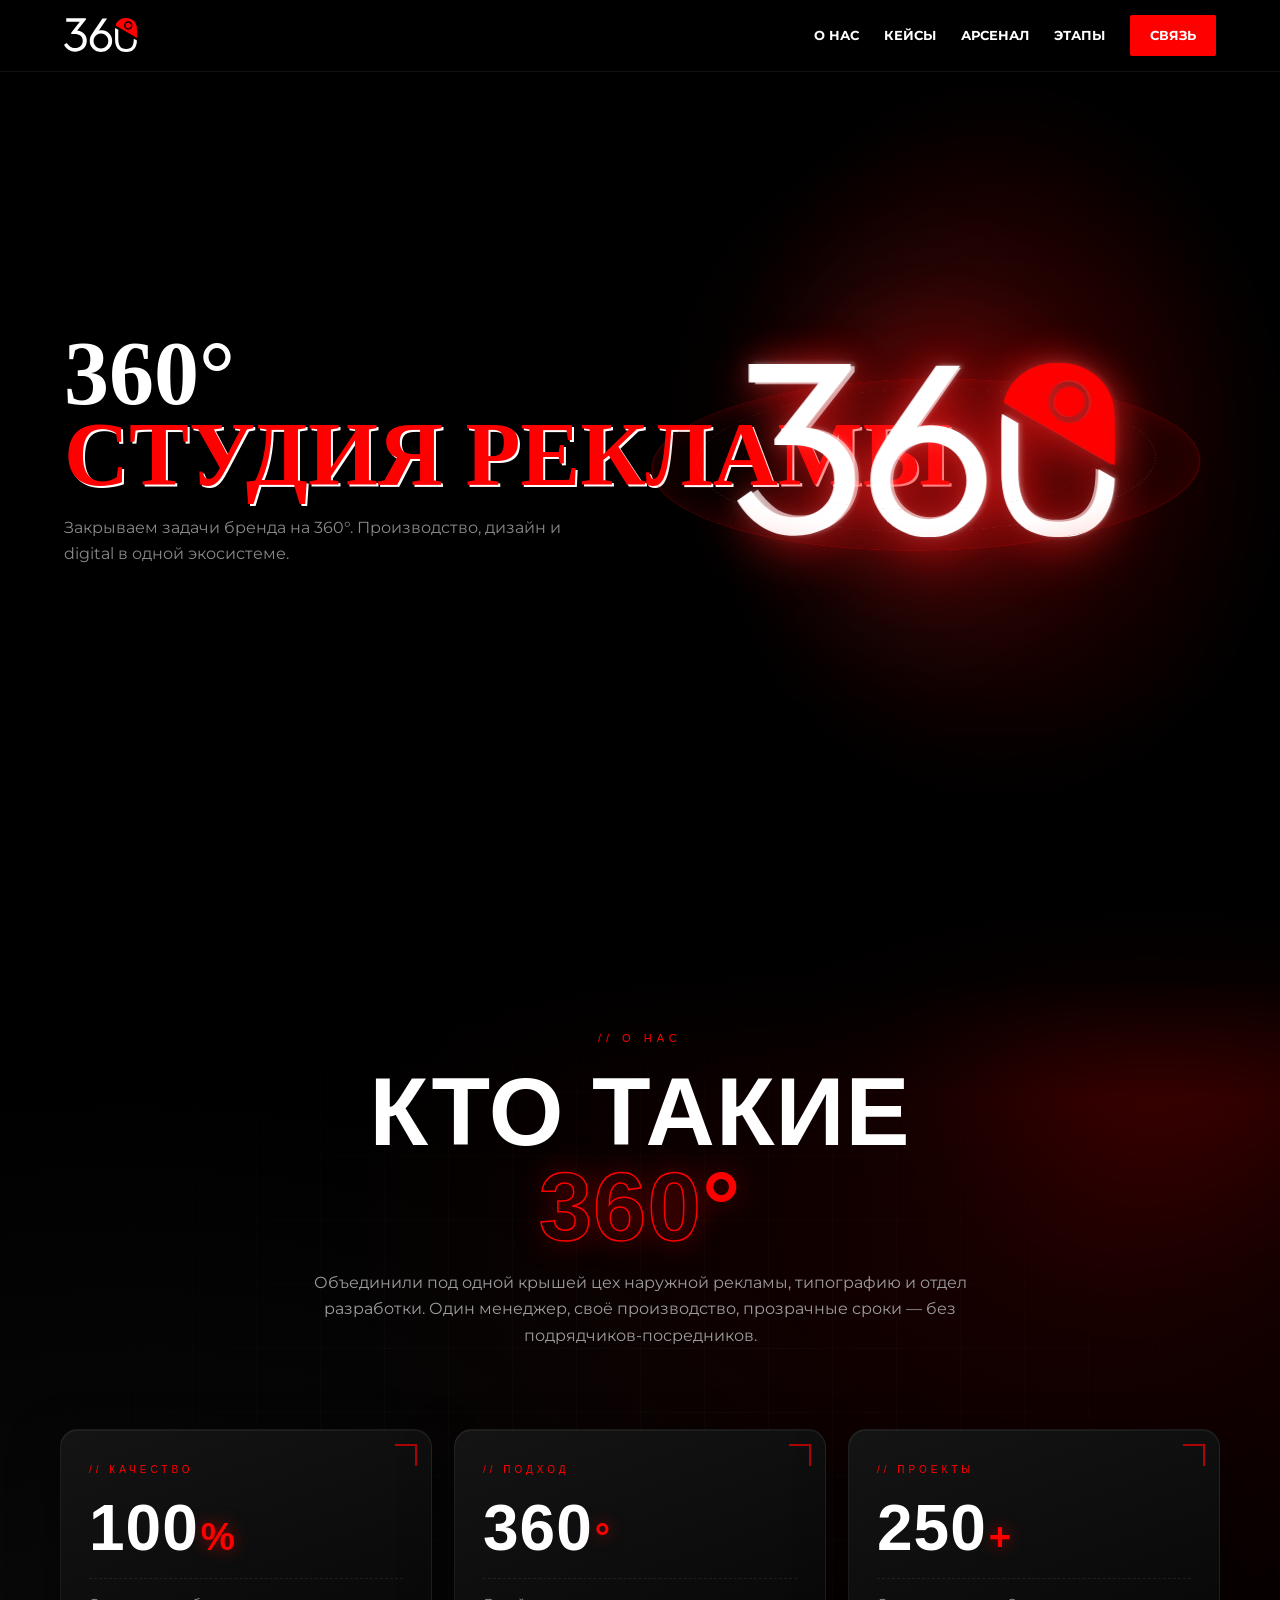
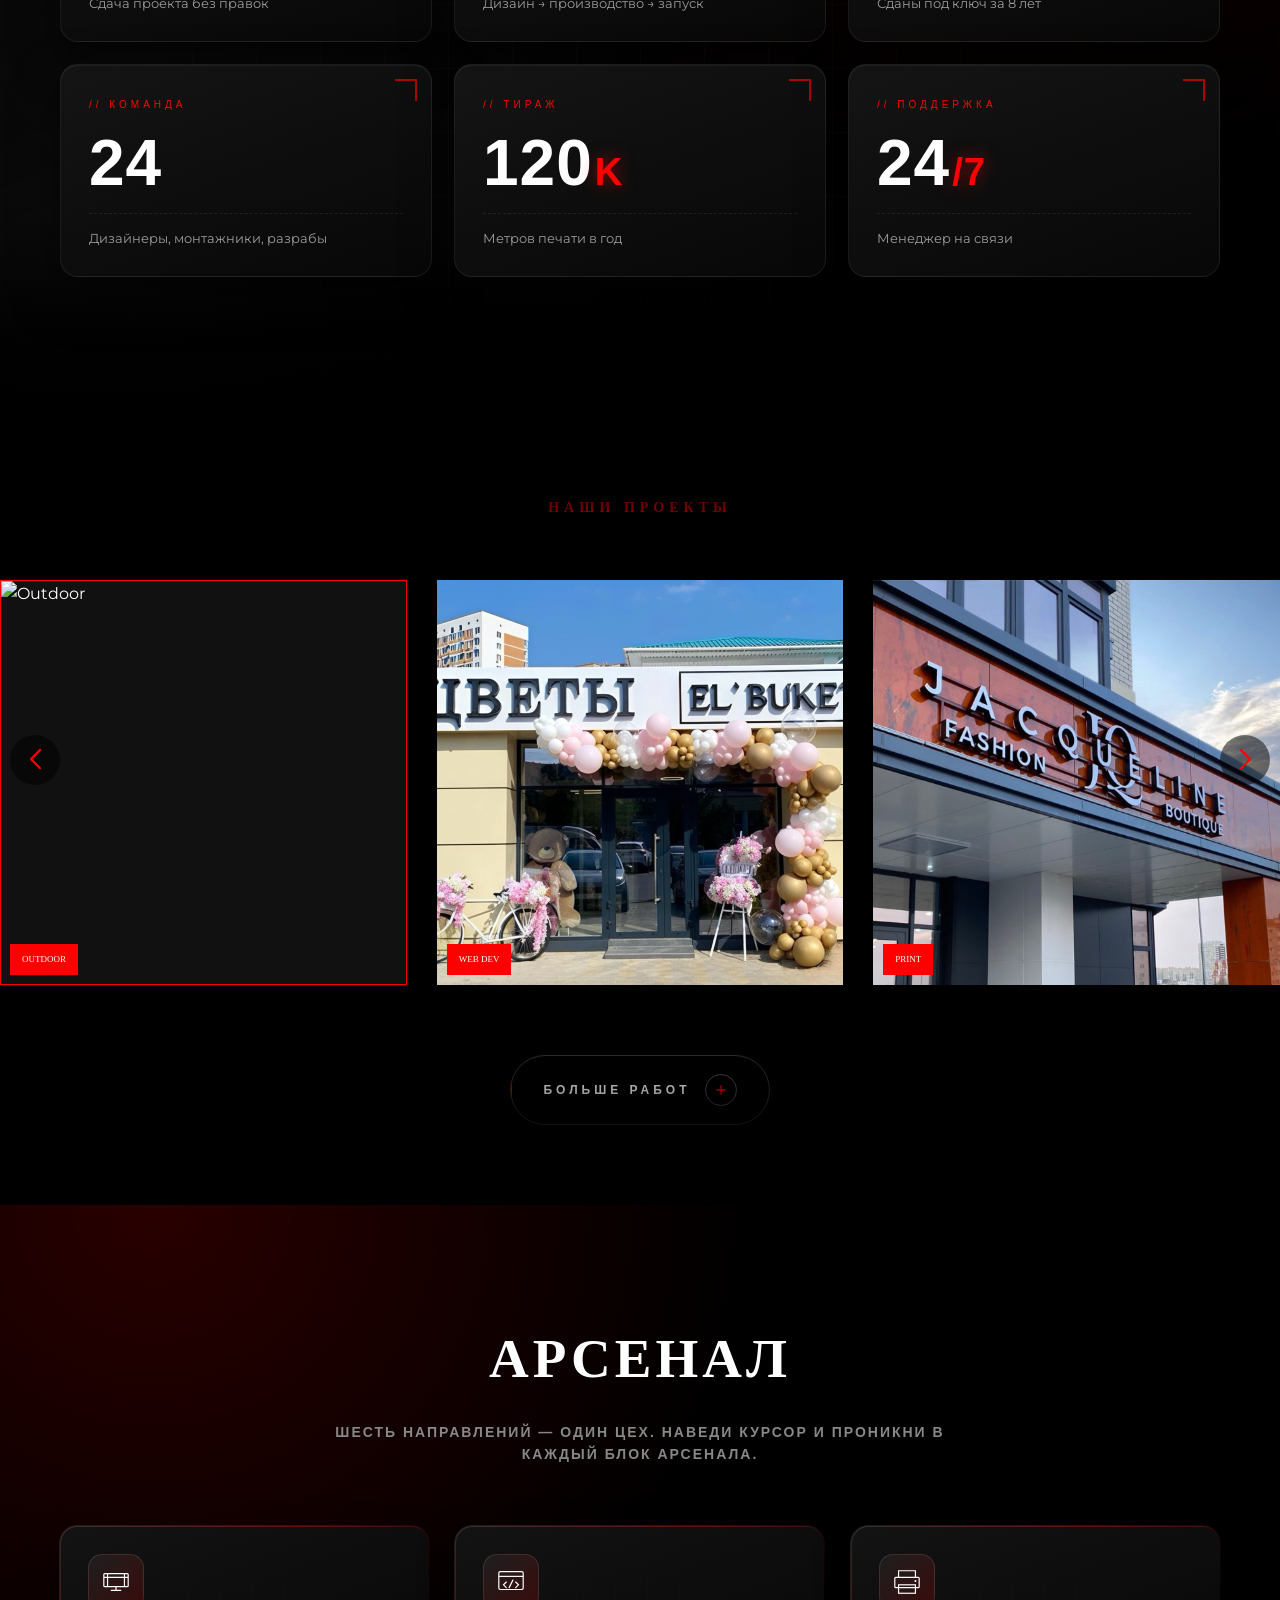
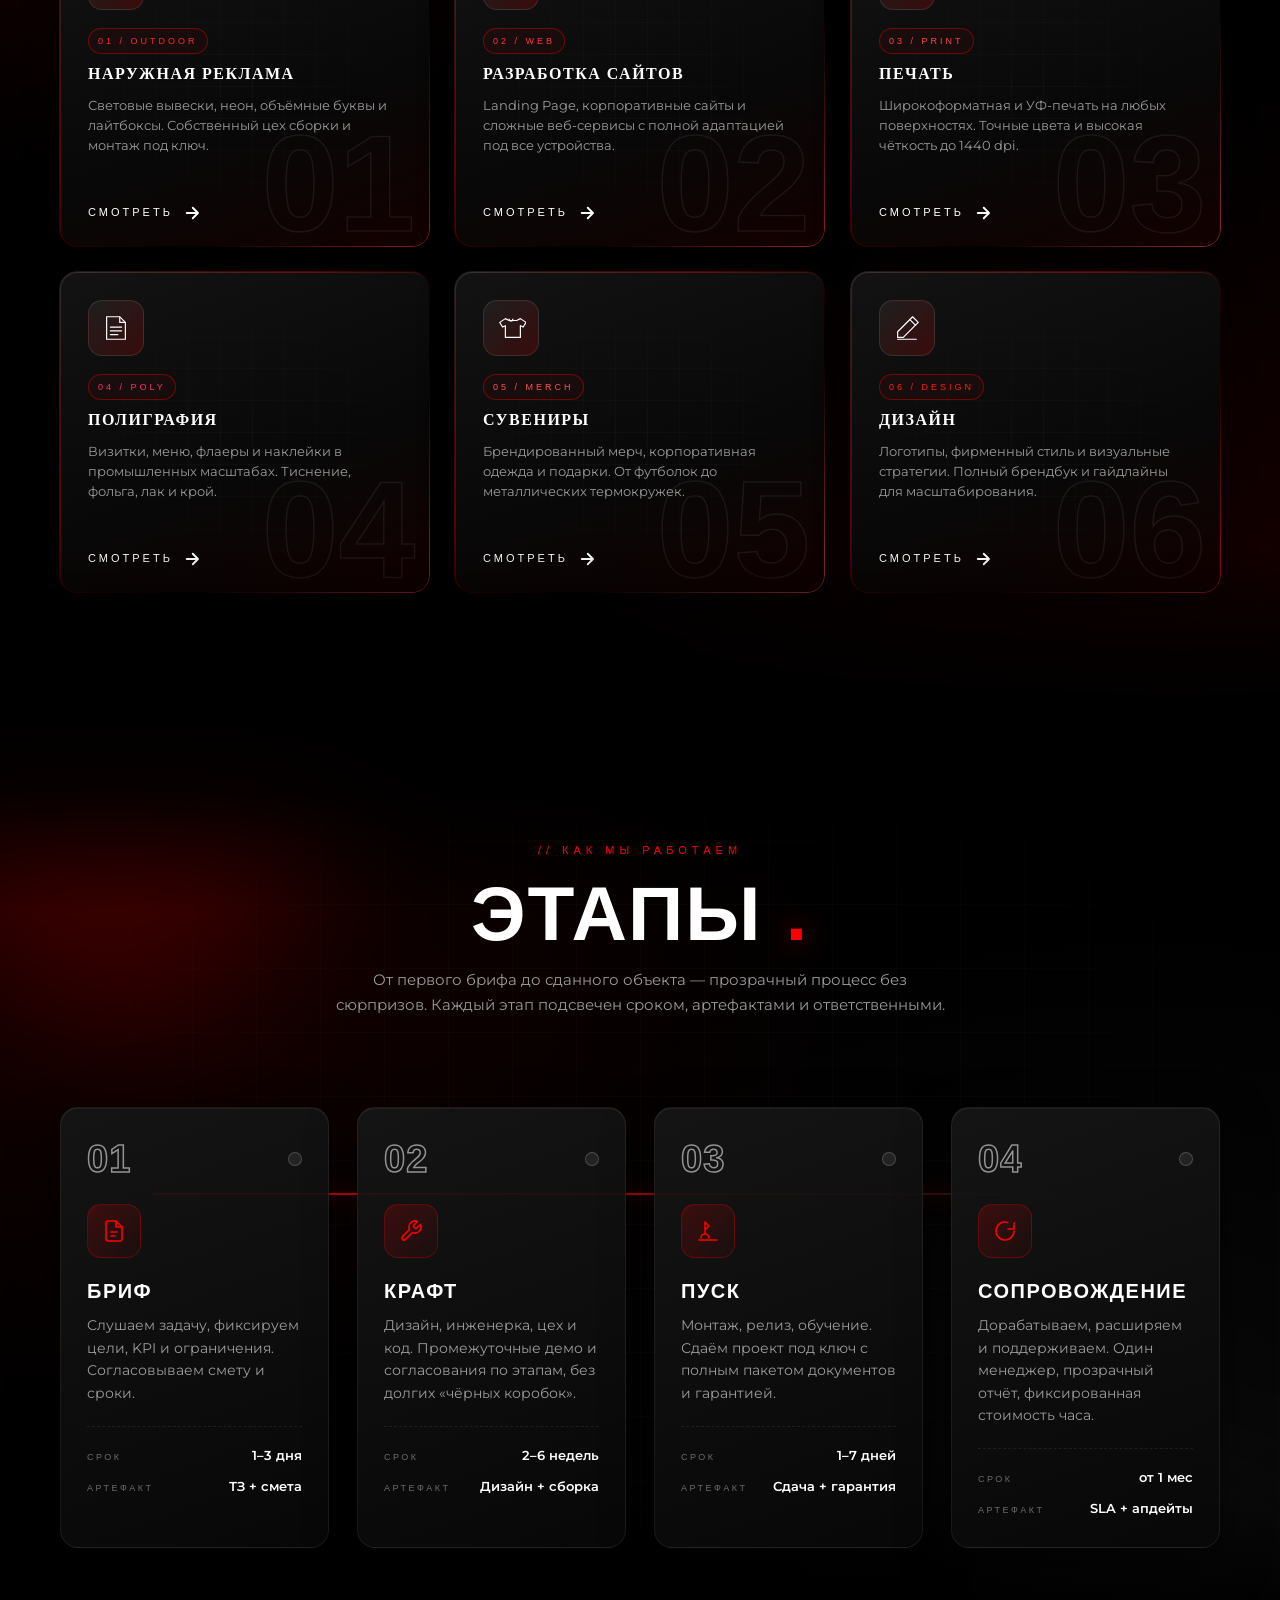
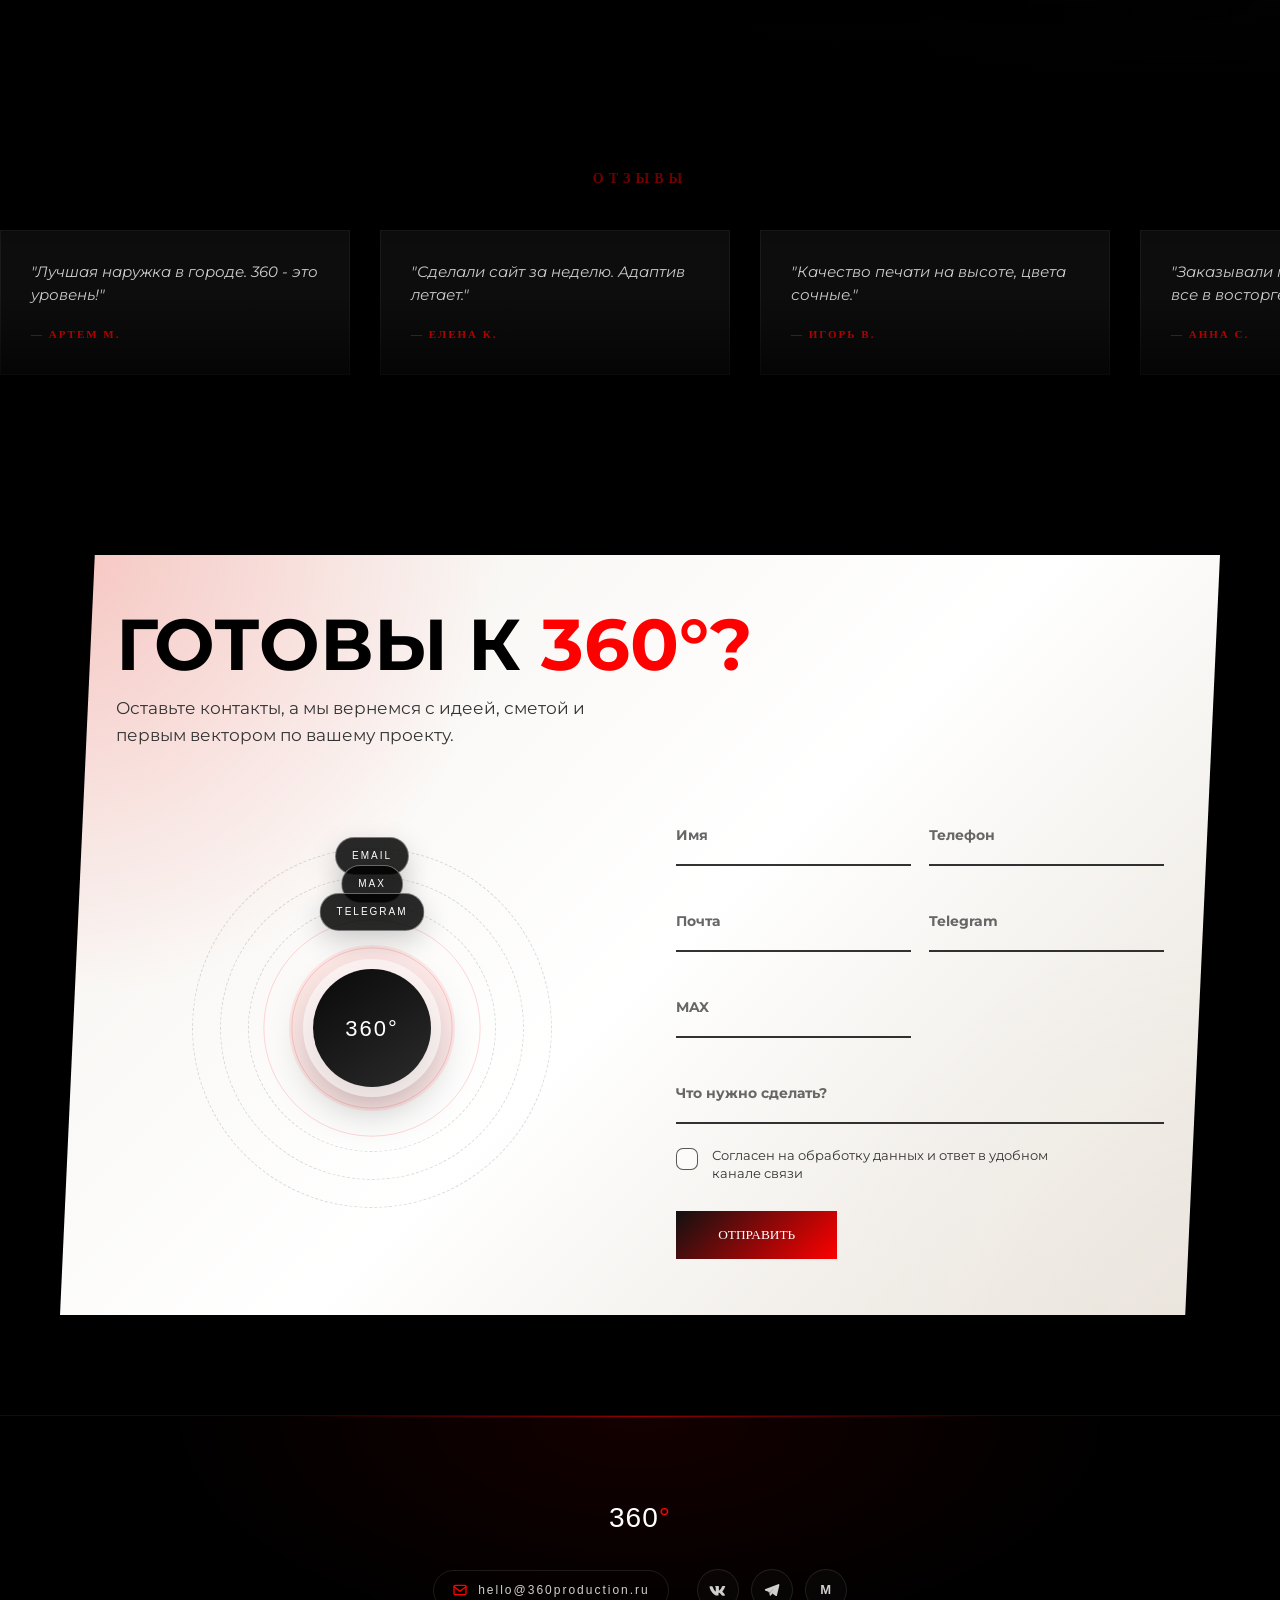
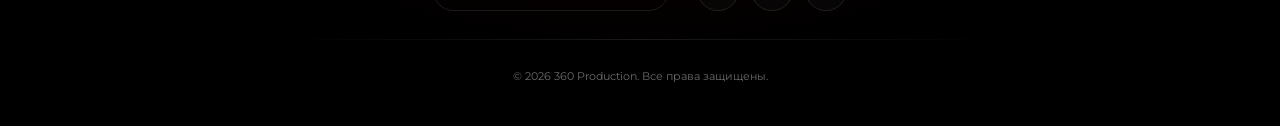
==== commit b48cfa1f: "fix(hero): hide '360°' headline on mobile to remove duplication with 3D logo On mobile/tablet (<=100" ====
--- a/index.html
+++ b/index.html
@@ -77,7 +77,7 @@
         </video>
         <div class="hero-overlay" aria-hidden="true"></div>
         <div class="hero-content" data-aos="fade-right">
-            <h1>360<span>°</span><br><span class="red-text">СТУДИЯ РЕКЛАМЫ</span></h1>
+            <h1><span class="hero-360">360<span>°</span><br></span><span class="red-text">СТУДИЯ РЕКЛАМЫ</span></h1>
             <p>Закрываем задачи бренда на 360°. Производство, дизайн и digital в одной экосистеме.</p>
         </div>
         <div class="hero-3d" id="hero3d" aria-hidden="true">
--- a/style.css
+++ b/style.css
@@ -525,7 +525,7 @@
     100% { transform: translate(-30px, 30px) scale(1.06); }
 }
 
-.about-pro .container { position: relative; z-index: 1; }
+.about-pro .container { position: relative; z-index: 3; }
 
 .about-head {
     display: grid;
@@ -1135,7 +1135,7 @@
     100% { transform: translate(40px, -30px) scale(1.08); }
 }
 
-.steps-3d .container { position: relative; z-index: 1; }
+.steps-3d .container { position: relative; z-index: 3; }
 
 .steps-head {
     text-align: center;
@@ -2029,6 +2029,8 @@
         order: 2;
         width: 100%;
     }
+    /* На мобиле/планшете прячем "360°" из заголовка — дублирует 3D-лого над ним */
+    .hero h1 .hero-360 { display: none; }
     .hero-3d {
         position: relative;
         inset: auto;
@@ -2126,7 +2128,9 @@
         padding-top: 24px;
     }
 
-    .nav-mobile-mail {
+    /* Префикс .nav-links набивает specificity до 0-2-0,
+       чтобы перебивать .nav-links a (0-1-1) из базовых стилей */
+    .nav-links .nav-mobile-mail {
         display: inline-flex;
         align-items: center;
         gap: 10px;
@@ -2142,8 +2146,8 @@
         transition: border-color 0.3s, color 0.3s, background 0.3s;
         margin: 0;
     }
-    .nav-mobile-mail svg { width: 14px; height: 14px; color: var(--red); }
-    .nav-mobile-mail:hover {
+    .nav-links .nav-mobile-mail svg { width: 14px; height: 14px; color: var(--red); }
+    .nav-links .nav-mobile-mail:hover {
         border-color: var(--red);
         color: #fff;
         background: rgba(255, 0, 0, 0.08);
@@ -2153,7 +2157,7 @@
         display: inline-flex;
         gap: 12px;
     }
-    .nav-mobile-social {
+    .nav-links .nav-mobile-social {
         width: 40px;
         height: 40px;
         border-radius: 50%;
@@ -2166,13 +2170,13 @@
         text-decoration: none;
         margin: 0;
     }
-    .nav-mobile-social svg { width: 16px; height: 16px; }
+    .nav-links .nav-mobile-social svg { width: 16px; height: 16px; }
     .nav-mobile-social-letter {
         font-family: 'Syncopate', sans-serif;
         font-weight: 700;
         font-size: 12px;
     }
-    .nav-mobile-social:hover {
+    .nav-links .nav-mobile-social:hover {
         color: #fff;
         border-color: var(--red);
         background: var(--red);
@@ -2580,12 +2584,13 @@
         transparent 100%);
 }
 
-/* PORTFOLIO / REVIEWS / SERVICES: плавные фейды по краям */
+/* PORTFOLIO / REVIEWS / SERVICES: плавные фейды по краям.
+   .services::before уже используется выше под декоративные radial-gradient'ы всей секции —
+   сверху секции фейд даёт .portfolio::after, поэтому здесь только ::after */
 .portfolio::before,
 .portfolio::after,
 .reviews::before,
 .reviews::after,
-.services::before,
 .services::after {
     content: "";
     position: absolute;
@@ -2603,8 +2608,7 @@
 .reviews::before { top: 0; background: linear-gradient(to bottom, #000 0%, rgba(0,0,0,0.7) 45%, transparent 100%); }
 .reviews::after  { bottom: 0; background: linear-gradient(to top, #000 0%, rgba(0,0,0,0.7) 45%, transparent 100%); }
 
-.services::before { top: 0; background: linear-gradient(to bottom, #000 0%, rgba(0,0,0,0.7) 45%, transparent 100%); }
-.services::after  { bottom: 0; background: linear-gradient(to top, #000 0%, rgba(0,0,0,0.7) 45%, transparent 100%); }
+.services::after { bottom: 0; background: linear-gradient(to top, #000 0%, rgba(0,0,0,0.7) 45%, transparent 100%); }
 
 /* MORE WORKS — фрейм мягко выходит из секции */
 .more-works.is-open .mw-frame { backdrop-filter: blur(2px); }
@@ -2613,7 +2617,7 @@
     :root { --section-fade: 130px; }
     .portfolio::before, .portfolio::after,
     .reviews::before, .reviews::after,
-    .services::before, .services::after { height: 110px; }
+    .services::after { height: 110px; }
 }
 
 /* --- Arsenal cards: вертикально-центрированный контент на мобиле --- */
